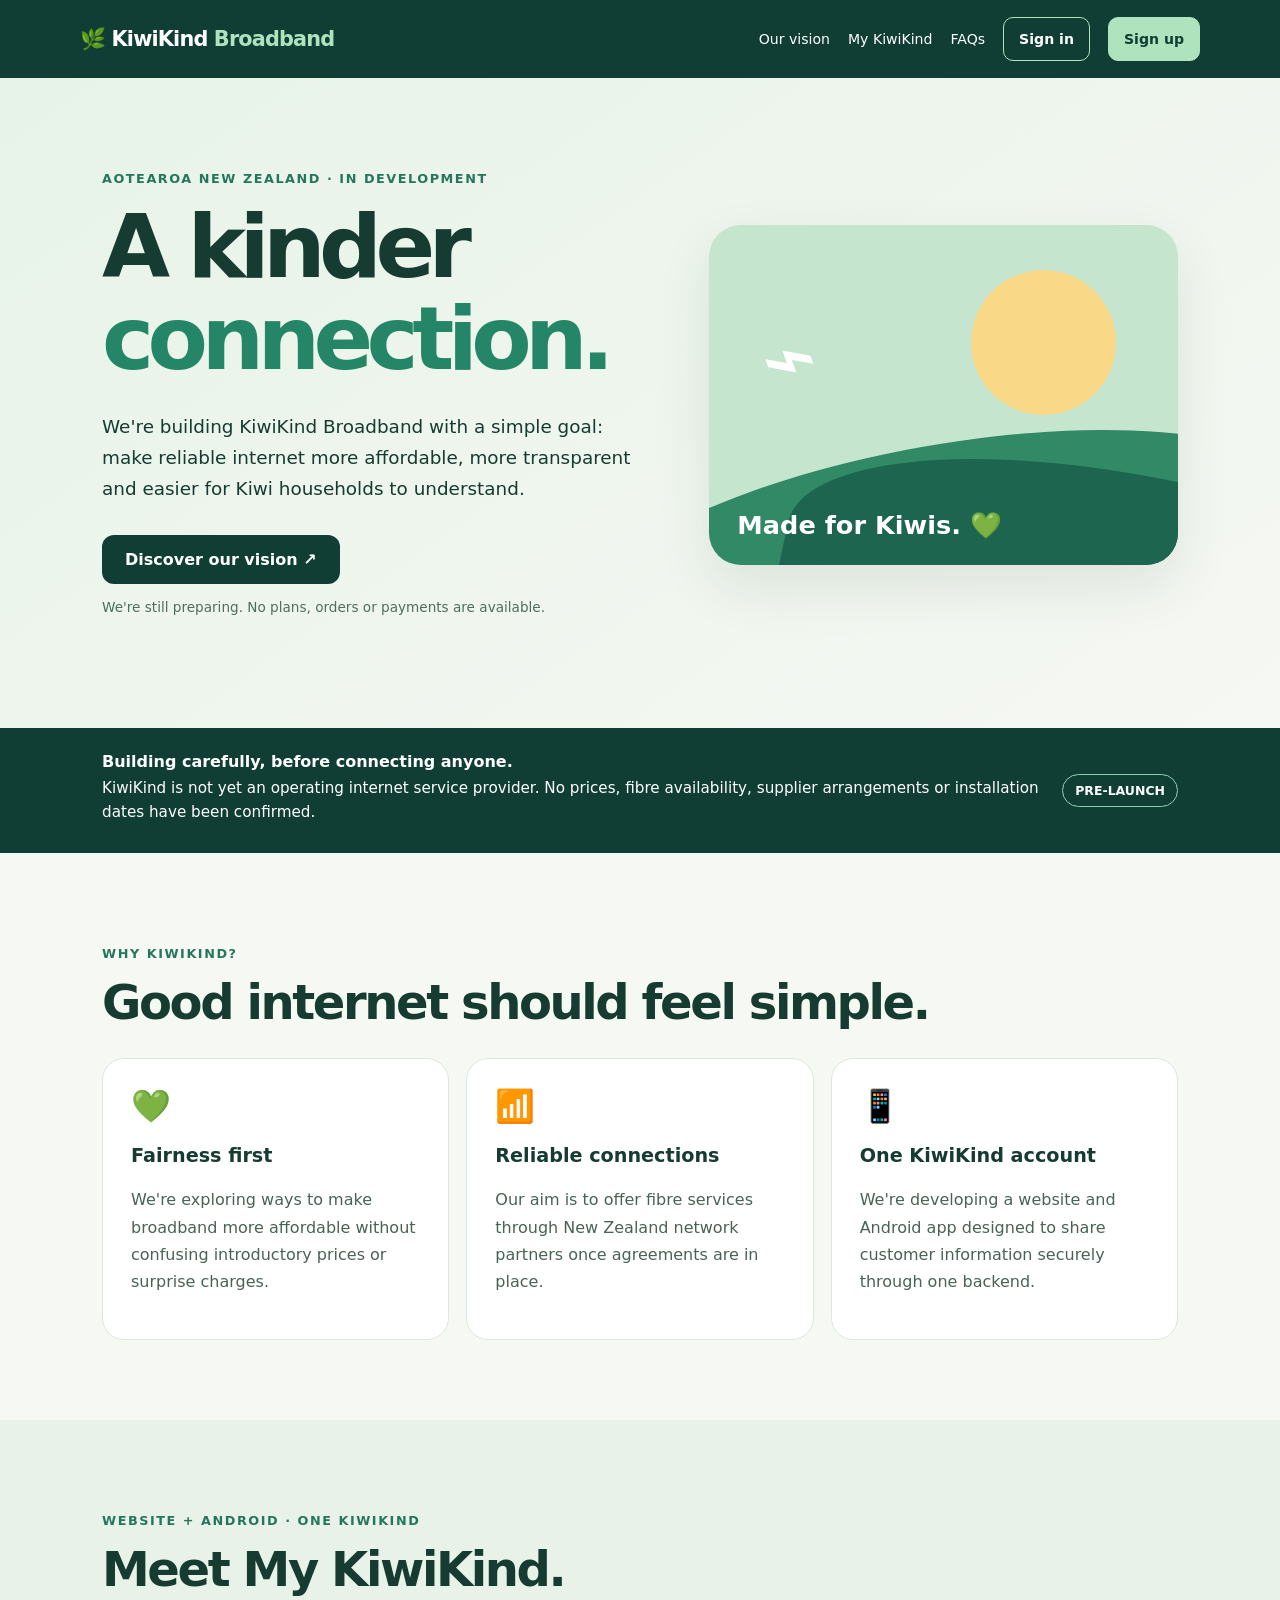
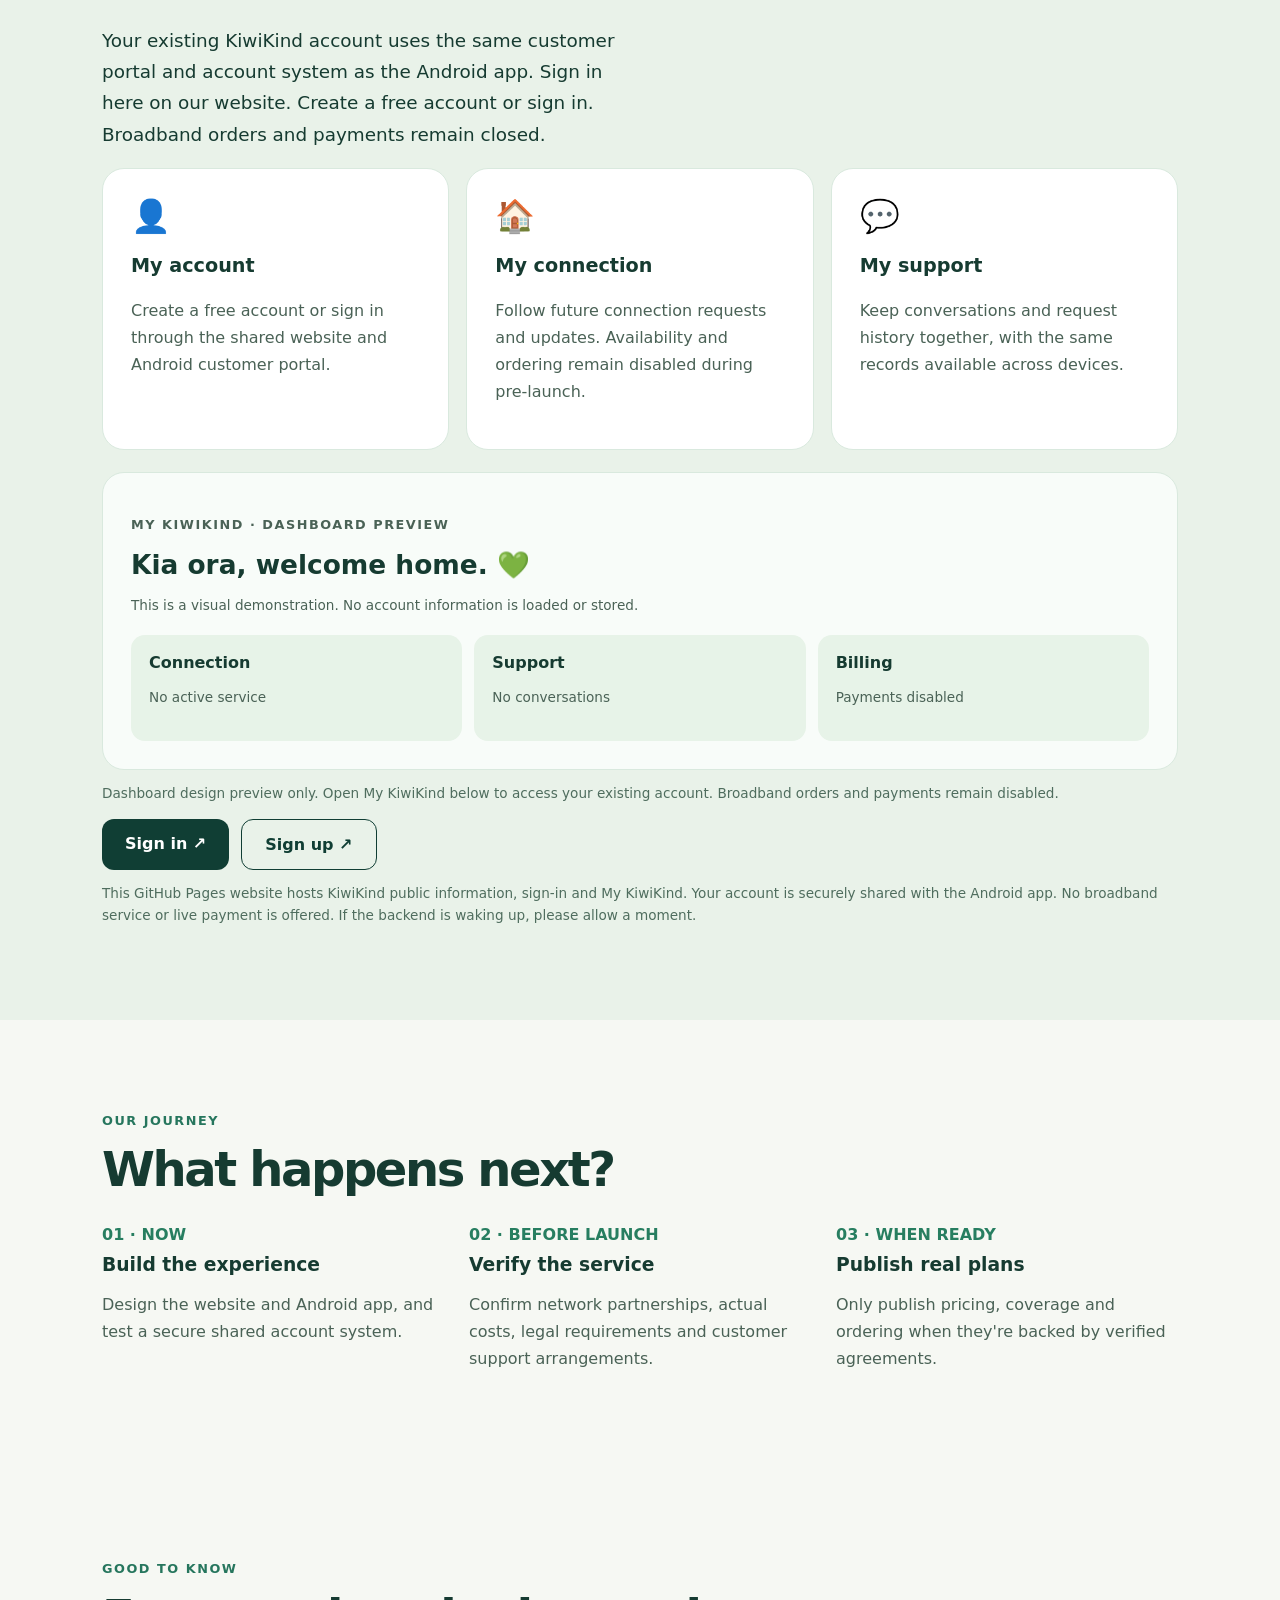
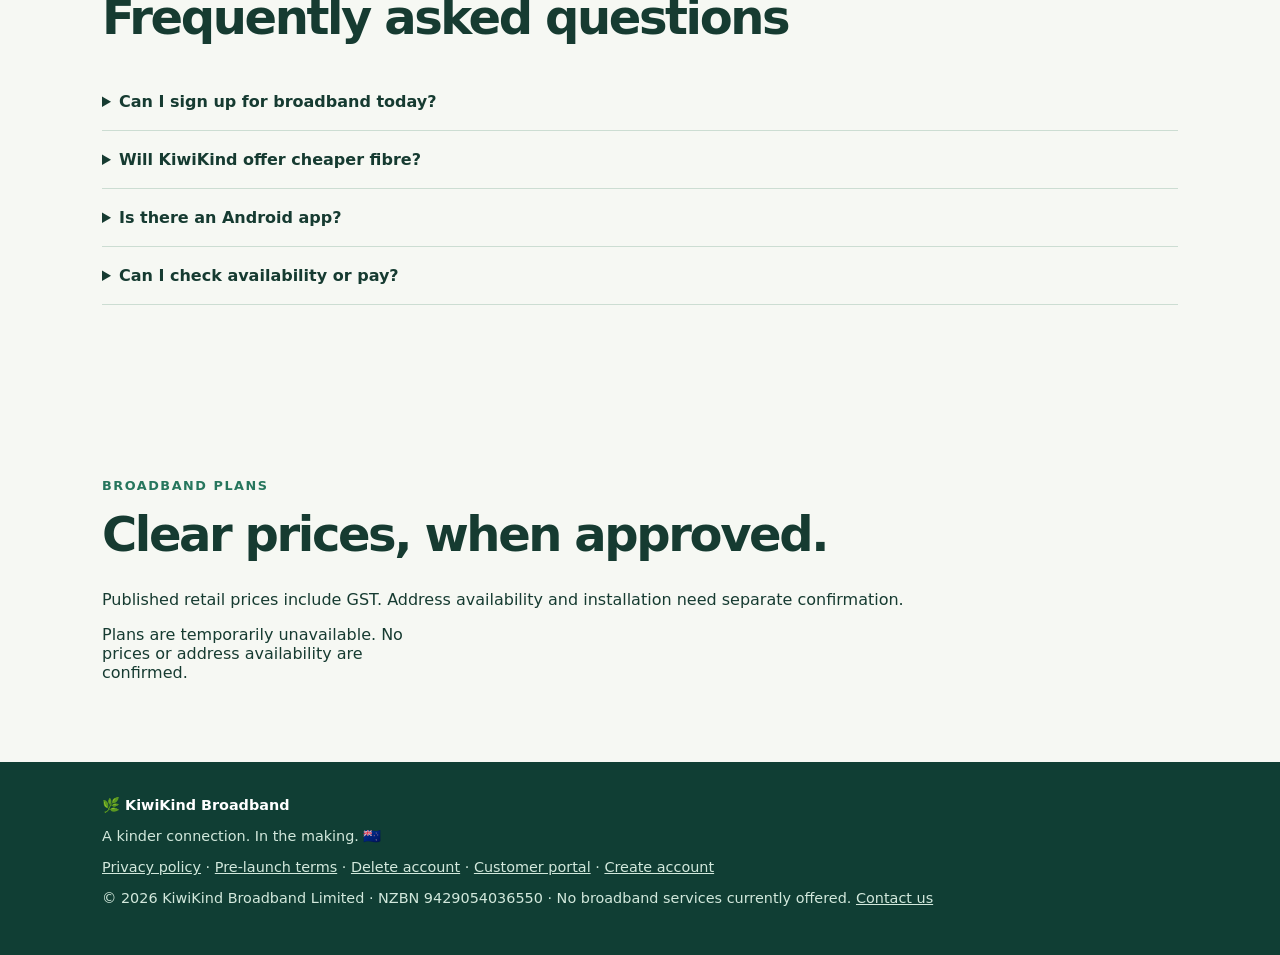
==== index.html @ 1899a05a "Fix account preferences exports sign-out cleanup and owner response races" ====
<!doctype html><html lang="en-NZ"><head><meta charset="utf-8"><meta name="viewport" content="width=device-width,initial-scale=1"><meta name="theme-color" content="#103e34"><meta name="description" content="KiwiKind Broadband — building a kinder, more affordable broadband future for Aotearoa New Zealand. Pre-launch."><title>KiwiKind Broadband — A kinder connection</title><style>
:root{font-family:system-ui,-apple-system,Segoe UI,sans-serif;color:#163b31;background:#f6f8f3}*{box-sizing:border-box}html{scroll-behavior:smooth}body{margin:0}a{color:inherit}header{background:#103e34;color:white;padding:17px max(20px,calc((100% - 1120px)/2));display:flex;align-items:center;justify-content:space-between;gap:12px}.logo{font-weight:850;font-size:1.3rem;letter-spacing:-.04em;text-decoration:none}.logo span{color:#aee3bd}nav{display:flex;gap:18px;font-size:.88rem}nav a{text-decoration:none}nav a:hover{text-decoration:underline}.wrap{max-width:1120px;margin:auto;padding:0 22px}.hero{background:linear-gradient(145deg,#e7f3e8,#f6f8f3);padding:80px 0 95px}.hero-grid{display:grid;grid-template-columns:1.2fr 1fr;gap:45px;align-items:center}.eyebrow{font-size:.8rem;font-weight:800;letter-spacing:.12em;color:#26765d;text-transform:uppercase}.hero h1{font-size:clamp(3rem,7vw,5.5rem);letter-spacing:-.075em;line-height:1.05;margin:15px 0 25px}.hero h1 em{color:#258667;font-style:normal}.lead{font-size:1.15rem;line-height:1.7;max-width:540px}.cta{display:inline-block;background:#103e34;color:white;padding:15px 23px;border-radius:12px;text-decoration:none;font-weight:750;margin-top:12px}.small{font-size:.85rem;color:#4f6d5e;line-height:1.6}.illustration{min-height:340px;background:#c6e5cf;border-radius:32px;position:relative;overflow:hidden;box-shadow:0 22px 55px #123b2c19}.sun{position:absolute;width:145px;height:145px;background:#f9d988;border-radius:50%;top:45px;right:62px}.hill{position:absolute;width:160%;height:240px;border-radius:50% 50% 0 0;left:-30%;bottom:-120px;background:#318966;transform:rotate(-10deg)}.hill.two{background:#1d654e;left:15%;bottom:-155px;transform:rotate(12deg)}.wifi{position:absolute;top:80px;left:52px;font-size:90px;color:#fff;transform:rotate(-20deg)}.art-label{position:absolute;bottom:25px;left:28px;color:white;font-size:1.6rem;font-weight:850;z-index:2}.notice{background:#103e34;color:white;padding:24px 0}.notice .wrap{display:flex;gap:18px;align-items:center;justify-content:space-between}.notice p{margin:5px 0;font-size:.95rem;line-height:1.6}.chip{border:1px solid #92cfb4;padding:8px 12px;border-radius:30px;white-space:nowrap;font-size:.78rem;font-weight:800}.section{padding:80px 0}.section h2{font-size:clamp(2rem,5vw,3rem);letter-spacing:-.05em;margin:8px 0 28px}.cards{display:grid;grid-template-columns:repeat(3,1fr);gap:17px}.card{background:white;border:1px solid #d9e9de;border-radius:22px;padding:28px;min-height:220px}.card .icon{font-size:2rem}.card h3{font-size:1.2rem}.card p{line-height:1.7;color:#4a6256}.muted{background:#e9f2e9}.steps{display:grid;grid-template-columns:repeat(3,1fr);gap:25px}.step b{color:#277e60}.step h3{margin:10px 0}.step p{line-height:1.7;color:#4a6256}.faq details{border-bottom:1px solid #ccddd2;padding:19px 0}.faq summary{cursor:pointer;font-weight:750}.faq details p{line-height:1.7;color:#4a6256}footer{background:#103e34;color:white;padding:35px 0;font-size:.9rem}footer p{color:#d2e8dc}@media(max-width:750px){.hero{padding:45px 0 60px}.hero-grid{grid-template-columns:1fr;gap:26px}.illustration{min-height:240px}.cards,.steps{grid-template-columns:1fr}.notice .wrap{align-items:flex-start;flex-direction:column}.section{padding:55px 0}nav{gap:10px;font-size:.8rem}header{padding:16px 20px}}
/* Keep the public landing page usable on narrow phones. */html,body{max-width:100%;overflow-x:clip}.hero-grid,.hero-grid>*,.wrap{min-width:0}@media(max-width:600px){.hero h1{font-size:clamp(38px,10vw,58px);letter-spacing:-.045em;overflow-wrap:anywhere}.eyebrow{letter-spacing:.06em;overflow-wrap:anywhere}.lead{font-size:1rem}.hero{padding:35px 0 45px}header{flex-wrap:wrap;gap:10px}nav{flex-wrap:wrap;gap:10px}.wrap{padding-left:18px;padding-right:18px}}/* Account links use the existing Django portal and its shared account system. */
header{flex-wrap:wrap}nav{align-items:center;flex-wrap:wrap}.account-link{display:inline-flex;align-items:center;justify-content:center;min-height:44px;padding:8px 15px;border:1px solid #aee3bd;border-radius:10px;font-weight:750;white-space:nowrap}nav .account-link:hover{text-decoration:none;background:#235748}.account-link.signup{background:#aee3bd;color:#103e34}nav .account-link.signup:hover{background:#c6edcf}.account-actions{display:flex;flex-wrap:wrap;gap:12px}.account-actions .cta{margin-top:0}.cta.secondary{background:transparent;color:#103e34;border:1px solid #103e34}a:focus-visible{outline:3px solid #d88c25;outline-offset:4px}@media(max-width:600px){nav{width:100%}}
</style></head><body><header><a class="logo" href="#home">🌿 KiwiKind <span>Broadband</span></a><nav aria-label="Main navigation"><a href="#why">Our vision</a><a href="#mykiwikind">My KiwiKind</a><a href="#questions">FAQs</a><a class="account-link" href="./account.html#signin">Sign in</a><a class="account-link signup" href="./account.html#signup">Sign up</a></nav></header><main><section class="hero" id="home"><div class="wrap hero-grid"><div><p class="eyebrow">Aotearoa New Zealand · In development</p><h1>A kinder <em>connection.</em></h1><p class="lead">We're building KiwiKind Broadband with a simple goal: make reliable internet more affordable, more transparent and easier for Kiwi households to understand.</p><a class="cta" href="#why">Discover our vision ↗</a><p class="small">We're still preparing. No plans, orders or payments are available.</p></div><div class="illustration" role="img" aria-label="Illustration of green hills and sunshine"><div class="sun"></div><div class="wifi">⌁</div><div class="hill"></div><div class="hill two"></div><div class="art-label">Made for Kiwis. 💚</div></div></div></section><div class="notice"><div class="wrap"><div><strong>Building carefully, before connecting anyone.</strong><p>KiwiKind is not yet an operating internet service provider. No prices, fibre availability, supplier arrangements or installation dates have been confirmed.</p></div><span class="chip">PRE-LAUNCH</span></div></div><section class="section" id="why"><div class="wrap"><p class="eyebrow">Why KiwiKind?</p><h2>Good internet should feel simple.</h2><div class="cards"><article class="card"><div class="icon">💚</div><h3>Fairness first</h3><p>We're exploring ways to make broadband more affordable without confusing introductory prices or surprise charges.</p></article><article class="card"><div class="icon">📶</div><h3>Reliable connections</h3><p>Our aim is to offer fibre services through New Zealand network partners once agreements are in place.</p></article><article class="card"><div class="icon">📱</div><h3>One KiwiKind account</h3><p>We're developing a website and Android app designed to share customer information securely through one backend.</p></article></div></div></section><section class="section muted" id="mykiwikind"><div class="wrap"><p class="eyebrow">Website + Android · One KiwiKind</p><h2>Meet My KiwiKind.</h2><p class="lead">Your existing KiwiKind account uses the same customer portal and account system as the Android app. Sign in here on our website. Create a free account or sign in. Broadband orders and payments remain closed.</p><div class="cards"><article class="card"><div class="icon">👤</div><h3>My account</h3><p>Create a free account or sign in through the shared website and Android customer portal.</p></article><article class="card"><div class="icon">🏠</div><h3>My connection</h3><p>Follow future connection requests and updates. Availability and ordering remain disabled during pre-launch.</p></article><article class="card"><div class="icon">💬</div><h3>My support</h3><p>Keep conversations and request history together, with the same records available across devices.</p></article></div><div class="card" style="margin-top:22px;min-height:0;background:#f8fcf9"><p class="eyebrow">My KiwiKind · Dashboard preview</p><h3 style="font-size:1.65rem;margin:8px 0">Kia ora, welcome home. 💚</h3><p class="small">This is a visual demonstration. No account information is loaded or stored.</p><div style="display:grid;grid-template-columns:repeat(auto-fit,minmax(175px,1fr));gap:12px;margin-top:18px"><div style="background:#e7f3e8;border-radius:14px;padding:18px"><strong>Connection</strong><p class="small">No active service</p></div><div style="background:#e7f3e8;border-radius:14px;padding:18px"><strong>Support</strong><p class="small">No conversations</p></div><div style="background:#e7f3e8;border-radius:14px;padding:18px"><strong>Billing</strong><p class="small">Payments disabled</p></div></div></div><p class="small">Dashboard design preview only. Open My KiwiKind below to access your existing account. Broadband orders and payments remain disabled.</p><div class="account-actions" aria-label="Customer account"><a class="cta" href="./account.html#signin">Sign in ↗</a><a class="cta secondary" href="./account.html#signup">Sign up ↗</a></div><p class="small">This GitHub Pages website hosts KiwiKind public information, sign-in and My KiwiKind. Your account is securely shared with the Android app. No broadband service or live payment is offered. If the backend is waking up, please allow a moment.</p></div></section><section class="section" id="progress"><div class="wrap"><p class="eyebrow">Our journey</p><h2>What happens next?</h2><div class="steps"><div class="step"><b>01 · NOW</b><h3>Build the experience</h3><p>Design the website and Android app, and test a secure shared account system.</p></div><div class="step"><b>02 · BEFORE LAUNCH</b><h3>Verify the service</h3><p>Confirm network partnerships, actual costs, legal requirements and customer support arrangements.</p></div><div class="step"><b>03 · WHEN READY</b><h3>Publish real plans</h3><p>Only publish pricing, coverage and ordering when they're backed by verified agreements.</p></div></div></div></section><section class="section faq" id="questions"><div class="wrap"><p class="eyebrow">Good to know</p><h2>Frequently asked questions</h2><details><summary>Can I sign up for broadband today?</summary><p>Not yet. KiwiKind is a pre-launch project, not an operating internet service provider.</p></details><details><summary>Will KiwiKind offer cheaper fibre?</summary><p>Affordable fibre is our goal. We cannot promise prices until service costs and business requirements are confirmed.</p></details><details><summary>Is there an Android app?</summary><p>An Android app is in development. It isn't available for public customer use yet.</p></details><details><summary>Can I check availability or pay?</summary><p>No. Coverage checks, orders and payments are disabled until the service is ready.</p></details></div></section><section class="section" id="plans"><div class="wrap"><p class="eyebrow">Broadband plans</p><h2>Clear prices, when approved.</h2><p>Published retail prices include GST. Address availability and installation need separate confirmation.</p><div id="public-plans" class="cards" aria-live="polite"><p>No plans are currently published.</p></div></div></section></main><footer><div class="wrap"><strong>🌿 KiwiKind Broadband</strong><p>A kinder connection. In the making. 🇳🇿</p><p><a href="./privacy.html">Privacy policy</a> · <a href="./terms.html">Pre-launch terms</a> · <a href="./account-deletion.html">Delete account</a> · <a href="./account.html#signin">Customer portal</a> · <a href="./account.html#signup">Create account</a></p><p>© 2026 KiwiKind Broadband Limited · NZBN 9429054036550 · No broadband services currently offered. <a href="mailto:kiwikindbroadband@gmail.com">Contact us</a></p></div></footer><script src="plans.js" defer></script></body></html>
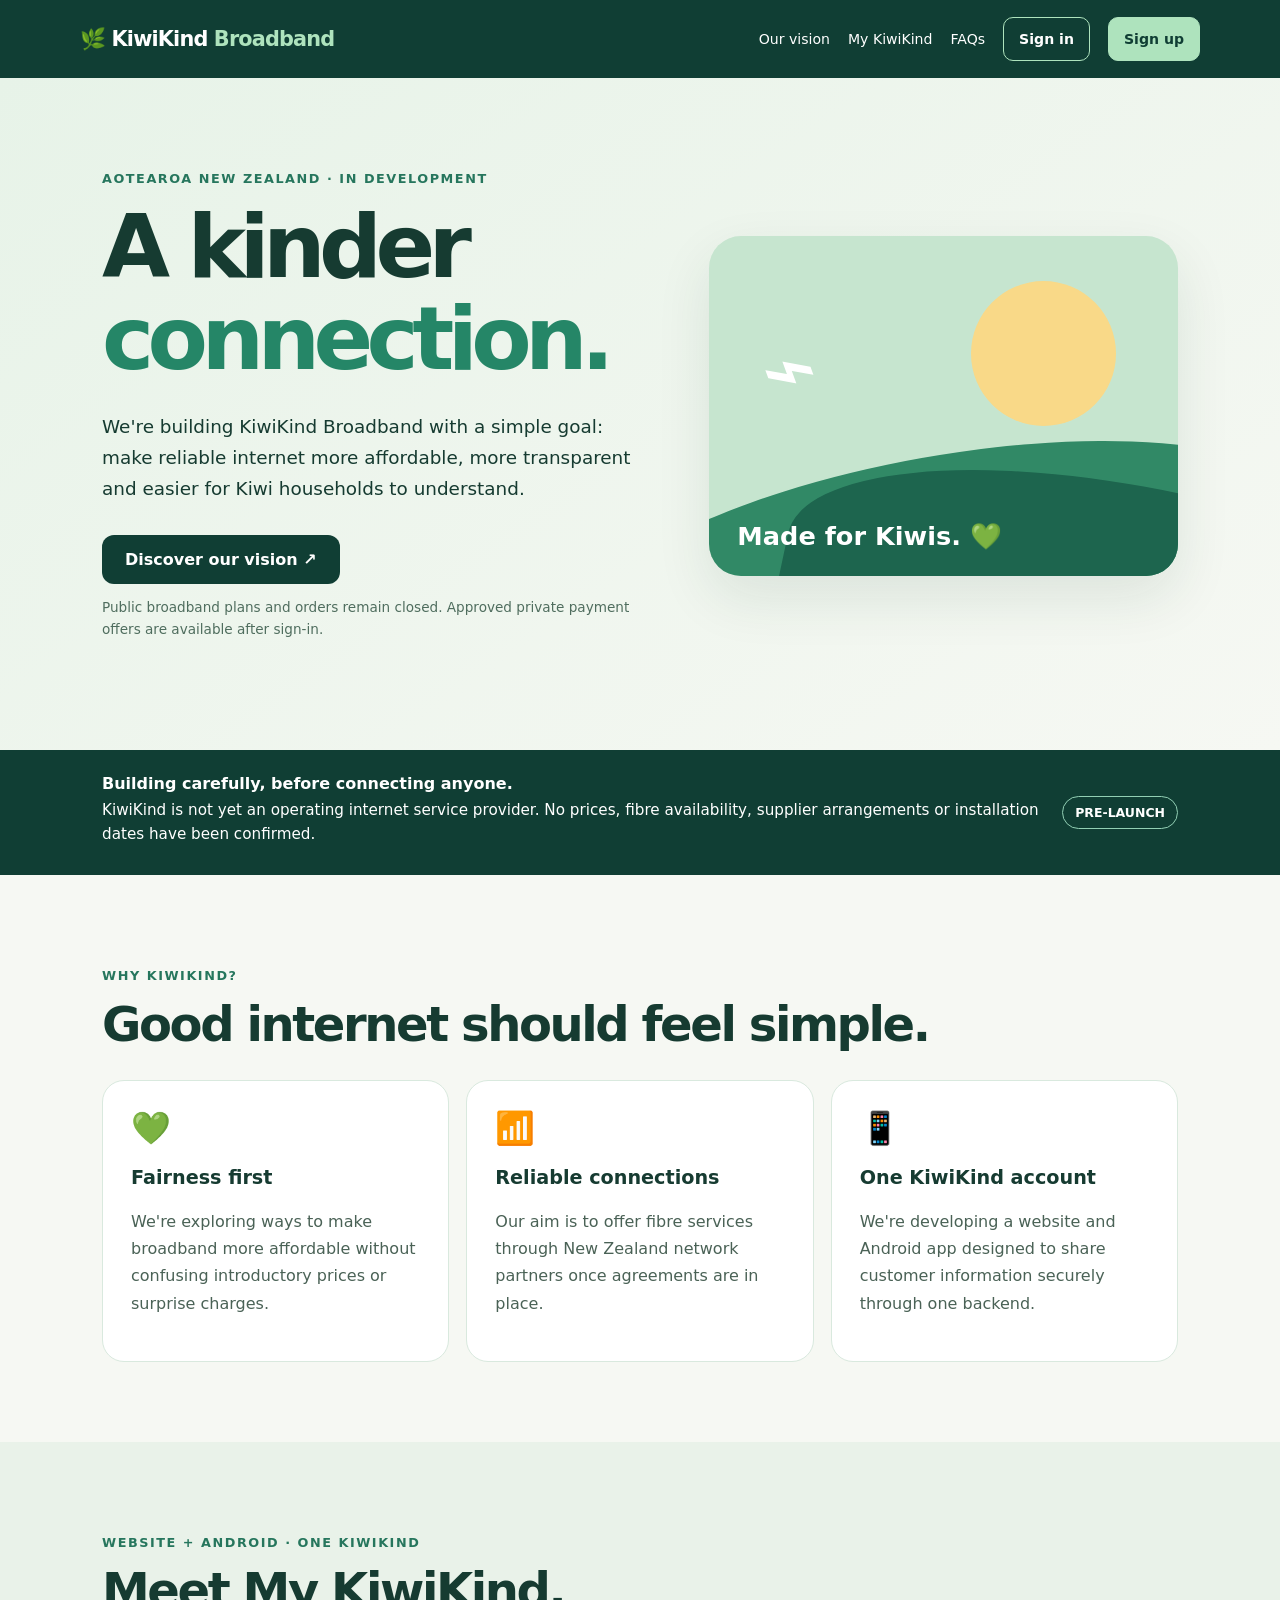
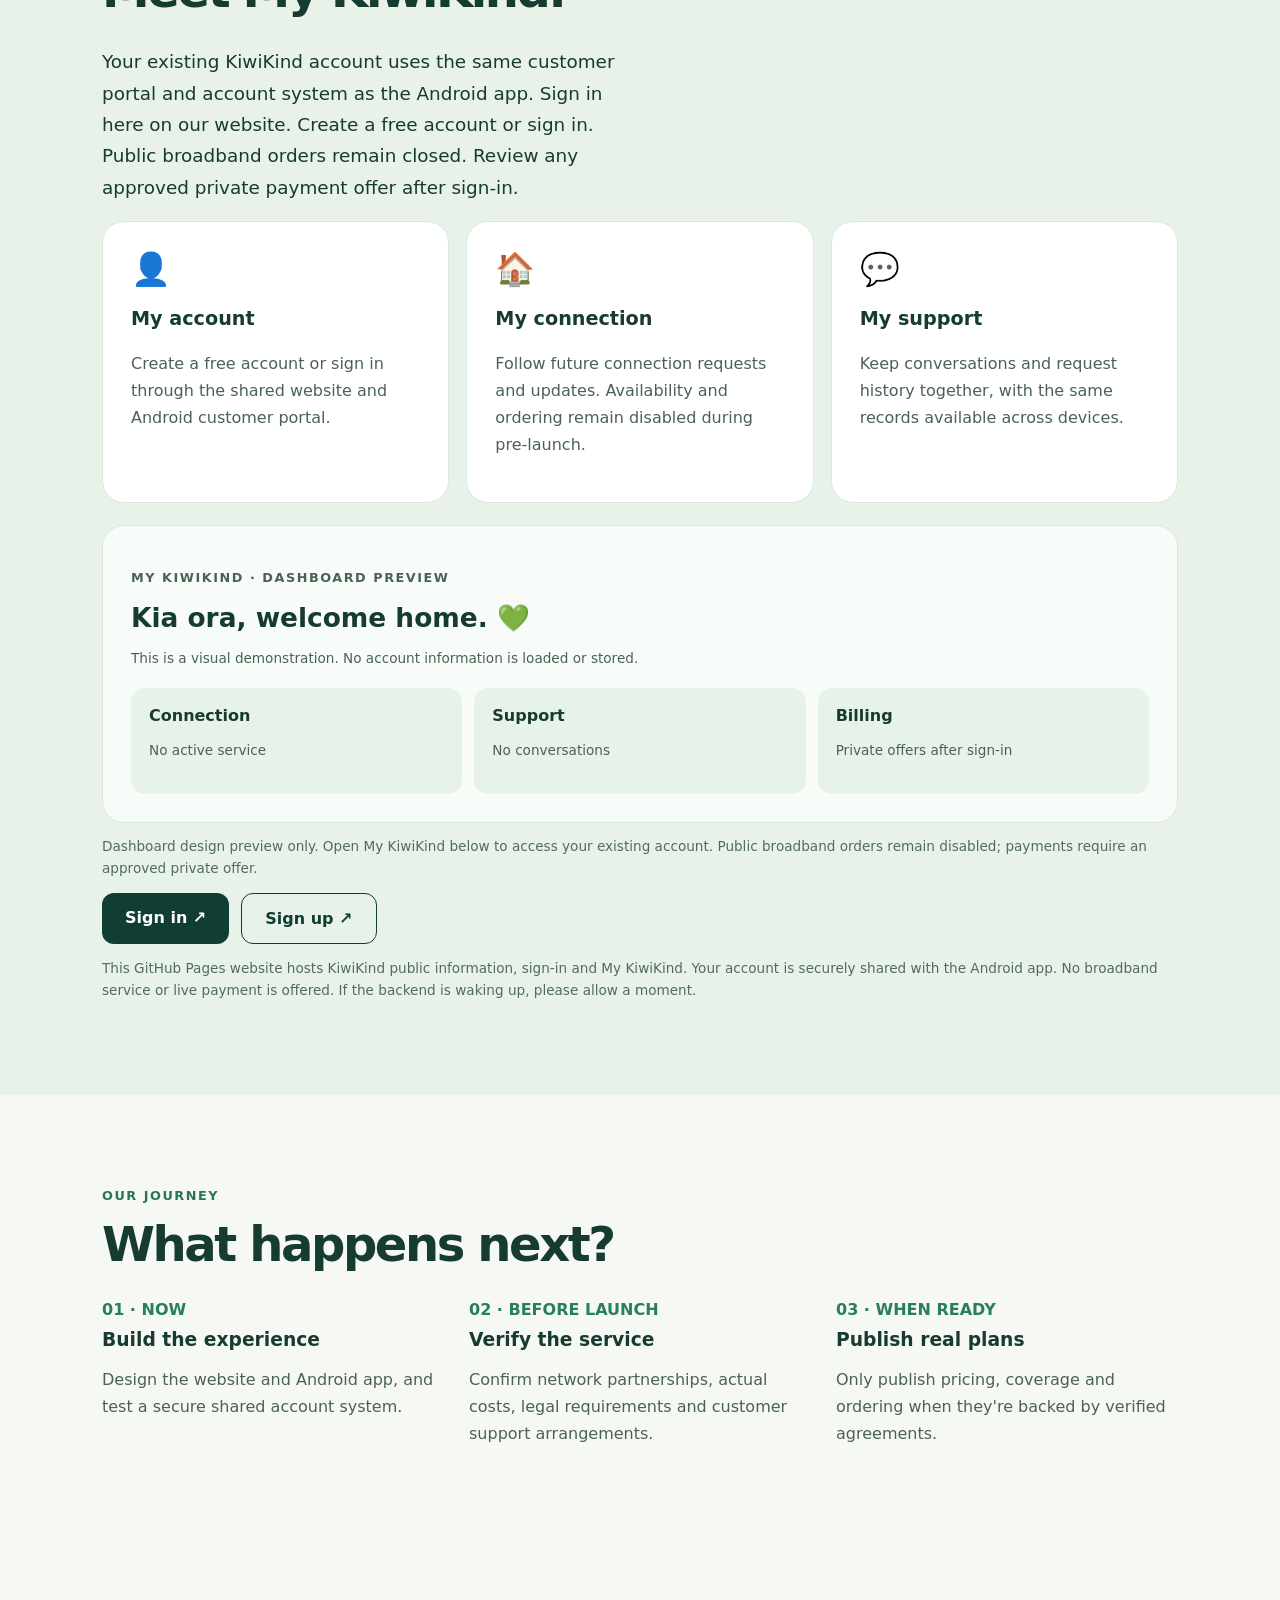
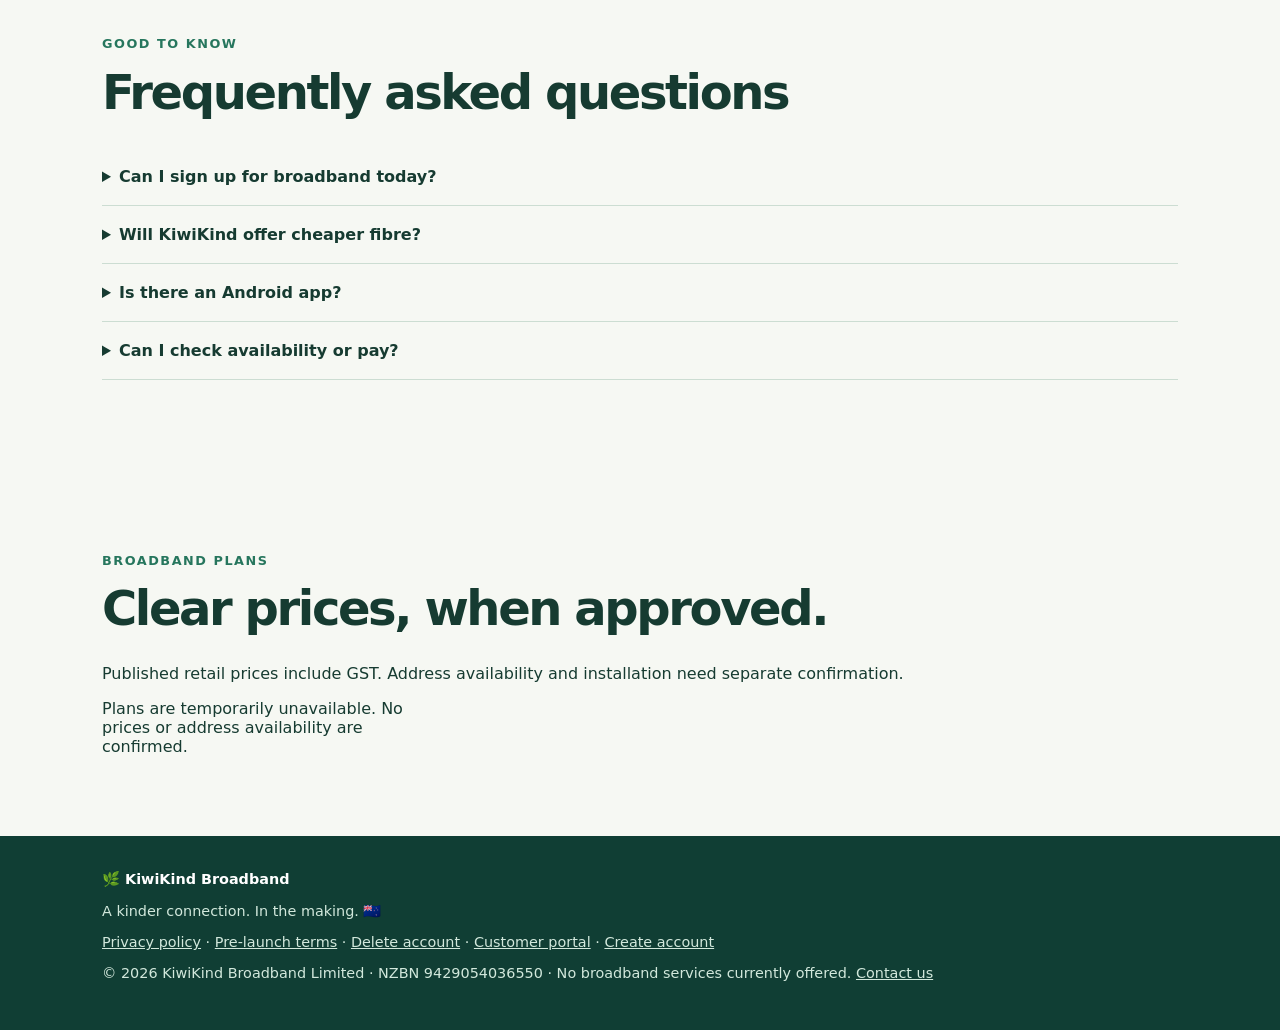
==== commit 1ca98b7b: "Clarify private payments while public broadband orders remain closed" ====
--- a/index.html
+++ b/index.html
@@ -2,4 +2,4 @@
 :root{font-family:system-ui,-apple-system,Segoe UI,sans-serif;color:#163b31;background:#f6f8f3}*{box-sizing:border-box}html{scroll-behavior:smooth}body{margin:0}a{color:inherit}header{background:#103e34;color:white;padding:17px max(20px,calc((100% - 1120px)/2));display:flex;align-items:center;justify-content:space-between;gap:12px}.logo{font-weight:850;font-size:1.3rem;letter-spacing:-.04em;text-decoration:none}.logo span{color:#aee3bd}nav{display:flex;gap:18px;font-size:.88rem}nav a{text-decoration:none}nav a:hover{text-decoration:underline}.wrap{max-width:1120px;margin:auto;padding:0 22px}.hero{background:linear-gradient(145deg,#e7f3e8,#f6f8f3);padding:80px 0 95px}.hero-grid{display:grid;grid-template-columns:1.2fr 1fr;gap:45px;align-items:center}.eyebrow{font-size:.8rem;font-weight:800;letter-spacing:.12em;color:#26765d;text-transform:uppercase}.hero h1{font-size:clamp(3rem,7vw,5.5rem);letter-spacing:-.075em;line-height:1.05;margin:15px 0 25px}.hero h1 em{color:#258667;font-style:normal}.lead{font-size:1.15rem;line-height:1.7;max-width:540px}.cta{display:inline-block;background:#103e34;color:white;padding:15px 23px;border-radius:12px;text-decoration:none;font-weight:750;margin-top:12px}.small{font-size:.85rem;color:#4f6d5e;line-height:1.6}.illustration{min-height:340px;background:#c6e5cf;border-radius:32px;position:relative;overflow:hidden;box-shadow:0 22px 55px #123b2c19}.sun{position:absolute;width:145px;height:145px;background:#f9d988;border-radius:50%;top:45px;right:62px}.hill{position:absolute;width:160%;height:240px;border-radius:50% 50% 0 0;left:-30%;bottom:-120px;background:#318966;transform:rotate(-10deg)}.hill.two{background:#1d654e;left:15%;bottom:-155px;transform:rotate(12deg)}.wifi{position:absolute;top:80px;left:52px;font-size:90px;color:#fff;transform:rotate(-20deg)}.art-label{position:absolute;bottom:25px;left:28px;color:white;font-size:1.6rem;font-weight:850;z-index:2}.notice{background:#103e34;color:white;padding:24px 0}.notice .wrap{display:flex;gap:18px;align-items:center;justify-content:space-between}.notice p{margin:5px 0;font-size:.95rem;line-height:1.6}.chip{border:1px solid #92cfb4;padding:8px 12px;border-radius:30px;white-space:nowrap;font-size:.78rem;font-weight:800}.section{padding:80px 0}.section h2{font-size:clamp(2rem,5vw,3rem);letter-spacing:-.05em;margin:8px 0 28px}.cards{display:grid;grid-template-columns:repeat(3,1fr);gap:17px}.card{background:white;border:1px solid #d9e9de;border-radius:22px;padding:28px;min-height:220px}.card .icon{font-size:2rem}.card h3{font-size:1.2rem}.card p{line-height:1.7;color:#4a6256}.muted{background:#e9f2e9}.steps{display:grid;grid-template-columns:repeat(3,1fr);gap:25px}.step b{color:#277e60}.step h3{margin:10px 0}.step p{line-height:1.7;color:#4a6256}.faq details{border-bottom:1px solid #ccddd2;padding:19px 0}.faq summary{cursor:pointer;font-weight:750}.faq details p{line-height:1.7;color:#4a6256}footer{background:#103e34;color:white;padding:35px 0;font-size:.9rem}footer p{color:#d2e8dc}@media(max-width:750px){.hero{padding:45px 0 60px}.hero-grid{grid-template-columns:1fr;gap:26px}.illustration{min-height:240px}.cards,.steps{grid-template-columns:1fr}.notice .wrap{align-items:flex-start;flex-direction:column}.section{padding:55px 0}nav{gap:10px;font-size:.8rem}header{padding:16px 20px}}
 /* Keep the public landing page usable on narrow phones. */html,body{max-width:100%;overflow-x:clip}.hero-grid,.hero-grid>*,.wrap{min-width:0}@media(max-width:600px){.hero h1{font-size:clamp(38px,10vw,58px);letter-spacing:-.045em;overflow-wrap:anywhere}.eyebrow{letter-spacing:.06em;overflow-wrap:anywhere}.lead{font-size:1rem}.hero{padding:35px 0 45px}header{flex-wrap:wrap;gap:10px}nav{flex-wrap:wrap;gap:10px}.wrap{padding-left:18px;padding-right:18px}}/* Account links use the existing Django portal and its shared account system. */
 header{flex-wrap:wrap}nav{align-items:center;flex-wrap:wrap}.account-link{display:inline-flex;align-items:center;justify-content:center;min-height:44px;padding:8px 15px;border:1px solid #aee3bd;border-radius:10px;font-weight:750;white-space:nowrap}nav .account-link:hover{text-decoration:none;background:#235748}.account-link.signup{background:#aee3bd;color:#103e34}nav .account-link.signup:hover{background:#c6edcf}.account-actions{display:flex;flex-wrap:wrap;gap:12px}.account-actions .cta{margin-top:0}.cta.secondary{background:transparent;color:#103e34;border:1px solid #103e34}a:focus-visible{outline:3px solid #d88c25;outline-offset:4px}@media(max-width:600px){nav{width:100%}}
-</style></head><body><header><a class="logo" href="#home">🌿 KiwiKind <span>Broadband</span></a><nav aria-label="Main navigation"><a href="#why">Our vision</a><a href="#mykiwikind">My KiwiKind</a><a href="#questions">FAQs</a><a class="account-link" href="./account.html#signin">Sign in</a><a class="account-link signup" href="./account.html#signup">Sign up</a></nav></header><main><section class="hero" id="home"><div class="wrap hero-grid"><div><p class="eyebrow">Aotearoa New Zealand · In development</p><h1>A kinder <em>connection.</em></h1><p class="lead">We're building KiwiKind Broadband with a simple goal: make reliable internet more affordable, more transparent and easier for Kiwi households to understand.</p><a class="cta" href="#why">Discover our vision ↗</a><p class="small">We're still preparing. No plans, orders or payments are available.</p></div><div class="illustration" role="img" aria-label="Illustration of green hills and sunshine"><div class="sun"></div><div class="wifi">⌁</div><div class="hill"></div><div class="hill two"></div><div class="art-label">Made for Kiwis. 💚</div></div></div></section><div class="notice"><div class="wrap"><div><strong>Building carefully, before connecting anyone.</strong><p>KiwiKind is not yet an operating internet service provider. No prices, fibre availability, supplier arrangements or installation dates have been confirmed.</p></div><span class="chip">PRE-LAUNCH</span></div></div><section class="section" id="why"><div class="wrap"><p class="eyebrow">Why KiwiKind?</p><h2>Good internet should feel simple.</h2><div class="cards"><article class="card"><div class="icon">💚</div><h3>Fairness first</h3><p>We're exploring ways to make broadband more affordable without confusing introductory prices or surprise charges.</p></article><article class="card"><div class="icon">📶</div><h3>Reliable connections</h3><p>Our aim is to offer fibre services through New Zealand network partners once agreements are in place.</p></article><article class="card"><div class="icon">📱</div><h3>One KiwiKind account</h3><p>We're developing a website and Android app designed to share customer information securely through one backend.</p></article></div></div></section><section class="section muted" id="mykiwikind"><div class="wrap"><p class="eyebrow">Website + Android · One KiwiKind</p><h2>Meet My KiwiKind.</h2><p class="lead">Your existing KiwiKind account uses the same customer portal and account system as the Android app. Sign in here on our website. Create a free account or sign in. Broadband orders and payments remain closed.</p><div class="cards"><article class="card"><div class="icon">👤</div><h3>My account</h3><p>Create a free account or sign in through the shared website and Android customer portal.</p></article><article class="card"><div class="icon">🏠</div><h3>My connection</h3><p>Follow future connection requests and updates. Availability and ordering remain disabled during pre-launch.</p></article><article class="card"><div class="icon">💬</div><h3>My support</h3><p>Keep conversations and request history together, with the same records available across devices.</p></article></div><div class="card" style="margin-top:22px;min-height:0;background:#f8fcf9"><p class="eyebrow">My KiwiKind · Dashboard preview</p><h3 style="font-size:1.65rem;margin:8px 0">Kia ora, welcome home. 💚</h3><p class="small">This is a visual demonstration. No account information is loaded or stored.</p><div style="display:grid;grid-template-columns:repeat(auto-fit,minmax(175px,1fr));gap:12px;margin-top:18px"><div style="background:#e7f3e8;border-radius:14px;padding:18px"><strong>Connection</strong><p class="small">No active service</p></div><div style="background:#e7f3e8;border-radius:14px;padding:18px"><strong>Support</strong><p class="small">No conversations</p></div><div style="background:#e7f3e8;border-radius:14px;padding:18px"><strong>Billing</strong><p class="small">Payments disabled</p></div></div></div><p class="small">Dashboard design preview only. Open My KiwiKind below to access your existing account. Broadband orders and payments remain disabled.</p><div class="account-actions" aria-label="Customer account"><a class="cta" href="./account.html#signin">Sign in ↗</a><a class="cta secondary" href="./account.html#signup">Sign up ↗</a></div><p class="small">This GitHub Pages website hosts KiwiKind public information, sign-in and My KiwiKind. Your account is securely shared with the Android app. No broadband service or live payment is offered. If the backend is waking up, please allow a moment.</p></div></section><section class="section" id="progress"><div class="wrap"><p class="eyebrow">Our journey</p><h2>What happens next?</h2><div class="steps"><div class="step"><b>01 · NOW</b><h3>Build the experience</h3><p>Design the website and Android app, and test a secure shared account system.</p></div><div class="step"><b>02 · BEFORE LAUNCH</b><h3>Verify the service</h3><p>Confirm network partnerships, actual costs, legal requirements and customer support arrangements.</p></div><div class="step"><b>03 · WHEN READY</b><h3>Publish real plans</h3><p>Only publish pricing, coverage and ordering when they're backed by verified agreements.</p></div></div></div></section><section class="section faq" id="questions"><div class="wrap"><p class="eyebrow">Good to know</p><h2>Frequently asked questions</h2><details><summary>Can I sign up for broadband today?</summary><p>Not yet. KiwiKind is a pre-launch project, not an operating internet service provider.</p></details><details><summary>Will KiwiKind offer cheaper fibre?</summary><p>Affordable fibre is our goal. We cannot promise prices until service costs and business requirements are confirmed.</p></details><details><summary>Is there an Android app?</summary><p>An Android app is in development. It isn't available for public customer use yet.</p></details><details><summary>Can I check availability or pay?</summary><p>No. Coverage checks, orders and payments are disabled until the service is ready.</p></details></div></section><section class="section" id="plans"><div class="wrap"><p class="eyebrow">Broadband plans</p><h2>Clear prices, when approved.</h2><p>Published retail prices include GST. Address availability and installation need separate confirmation.</p><div id="public-plans" class="cards" aria-live="polite"><p>No plans are currently published.</p></div></div></section></main><footer><div class="wrap"><strong>🌿 KiwiKind Broadband</strong><p>A kinder connection. In the making. 🇳🇿</p><p><a href="./privacy.html">Privacy policy</a> · <a href="./terms.html">Pre-launch terms</a> · <a href="./account-deletion.html">Delete account</a> · <a href="./account.html#signin">Customer portal</a> · <a href="./account.html#signup">Create account</a></p><p>© 2026 KiwiKind Broadband Limited · NZBN 9429054036550 · No broadband services currently offered. <a href="mailto:kiwikindbroadband@gmail.com">Contact us</a></p></div></footer><script src="plans.js" defer></script></body></html>+</style></head><body><header><a class="logo" href="#home">🌿 KiwiKind <span>Broadband</span></a><nav aria-label="Main navigation"><a href="#why">Our vision</a><a href="#mykiwikind">My KiwiKind</a><a href="#questions">FAQs</a><a class="account-link" href="./account.html#signin">Sign in</a><a class="account-link signup" href="./account.html#signup">Sign up</a></nav></header><main><section class="hero" id="home"><div class="wrap hero-grid"><div><p class="eyebrow">Aotearoa New Zealand · In development</p><h1>A kinder <em>connection.</em></h1><p class="lead">We're building KiwiKind Broadband with a simple goal: make reliable internet more affordable, more transparent and easier for Kiwi households to understand.</p><a class="cta" href="#why">Discover our vision ↗</a><p class="small">Public broadband plans and orders remain closed. Approved private payment offers are available after sign-in.</p></div><div class="illustration" role="img" aria-label="Illustration of green hills and sunshine"><div class="sun"></div><div class="wifi">⌁</div><div class="hill"></div><div class="hill two"></div><div class="art-label">Made for Kiwis. 💚</div></div></div></section><div class="notice"><div class="wrap"><div><strong>Building carefully, before connecting anyone.</strong><p>KiwiKind is not yet an operating internet service provider. No prices, fibre availability, supplier arrangements or installation dates have been confirmed.</p></div><span class="chip">PRE-LAUNCH</span></div></div><section class="section" id="why"><div class="wrap"><p class="eyebrow">Why KiwiKind?</p><h2>Good internet should feel simple.</h2><div class="cards"><article class="card"><div class="icon">💚</div><h3>Fairness first</h3><p>We're exploring ways to make broadband more affordable without confusing introductory prices or surprise charges.</p></article><article class="card"><div class="icon">📶</div><h3>Reliable connections</h3><p>Our aim is to offer fibre services through New Zealand network partners once agreements are in place.</p></article><article class="card"><div class="icon">📱</div><h3>One KiwiKind account</h3><p>We're developing a website and Android app designed to share customer information securely through one backend.</p></article></div></div></section><section class="section muted" id="mykiwikind"><div class="wrap"><p class="eyebrow">Website + Android · One KiwiKind</p><h2>Meet My KiwiKind.</h2><p class="lead">Your existing KiwiKind account uses the same customer portal and account system as the Android app. Sign in here on our website. Create a free account or sign in. Public broadband orders remain closed. Review any approved private payment offer after sign-in.</p><div class="cards"><article class="card"><div class="icon">👤</div><h3>My account</h3><p>Create a free account or sign in through the shared website and Android customer portal.</p></article><article class="card"><div class="icon">🏠</div><h3>My connection</h3><p>Follow future connection requests and updates. Availability and ordering remain disabled during pre-launch.</p></article><article class="card"><div class="icon">💬</div><h3>My support</h3><p>Keep conversations and request history together, with the same records available across devices.</p></article></div><div class="card" style="margin-top:22px;min-height:0;background:#f8fcf9"><p class="eyebrow">My KiwiKind · Dashboard preview</p><h3 style="font-size:1.65rem;margin:8px 0">Kia ora, welcome home. 💚</h3><p class="small">This is a visual demonstration. No account information is loaded or stored.</p><div style="display:grid;grid-template-columns:repeat(auto-fit,minmax(175px,1fr));gap:12px;margin-top:18px"><div style="background:#e7f3e8;border-radius:14px;padding:18px"><strong>Connection</strong><p class="small">No active service</p></div><div style="background:#e7f3e8;border-radius:14px;padding:18px"><strong>Support</strong><p class="small">No conversations</p></div><div style="background:#e7f3e8;border-radius:14px;padding:18px"><strong>Billing</strong><p class="small">Private offers after sign-in</p></div></div></div><p class="small">Dashboard design preview only. Open My KiwiKind below to access your existing account. Public broadband orders remain disabled; payments require an approved private offer.</p><div class="account-actions" aria-label="Customer account"><a class="cta" href="./account.html#signin">Sign in ↗</a><a class="cta secondary" href="./account.html#signup">Sign up ↗</a></div><p class="small">This GitHub Pages website hosts KiwiKind public information, sign-in and My KiwiKind. Your account is securely shared with the Android app. No broadband service or live payment is offered. If the backend is waking up, please allow a moment.</p></div></section><section class="section" id="progress"><div class="wrap"><p class="eyebrow">Our journey</p><h2>What happens next?</h2><div class="steps"><div class="step"><b>01 · NOW</b><h3>Build the experience</h3><p>Design the website and Android app, and test a secure shared account system.</p></div><div class="step"><b>02 · BEFORE LAUNCH</b><h3>Verify the service</h3><p>Confirm network partnerships, actual costs, legal requirements and customer support arrangements.</p></div><div class="step"><b>03 · WHEN READY</b><h3>Publish real plans</h3><p>Only publish pricing, coverage and ordering when they're backed by verified agreements.</p></div></div></div></section><section class="section faq" id="questions"><div class="wrap"><p class="eyebrow">Good to know</p><h2>Frequently asked questions</h2><details><summary>Can I sign up for broadband today?</summary><p>Not yet. KiwiKind is a pre-launch project, not an operating internet service provider.</p></details><details><summary>Will KiwiKind offer cheaper fibre?</summary><p>Affordable fibre is our goal. We cannot promise prices until service costs and business requirements are confirmed.</p></details><details><summary>Is there an Android app?</summary><p>An Android app is in development. It isn't available for public customer use yet.</p></details><details><summary>Can I check availability or pay?</summary><p>Public coverage checks and orders remain disabled. Only an approved private payment offer assigned to your account can be paid.</p></details></div></section><section class="section" id="plans"><div class="wrap"><p class="eyebrow">Broadband plans</p><h2>Clear prices, when approved.</h2><p>Published retail prices include GST. Address availability and installation need separate confirmation.</p><div id="public-plans" class="cards" aria-live="polite"><p>No plans are currently published.</p></div></div></section></main><footer><div class="wrap"><strong>🌿 KiwiKind Broadband</strong><p>A kinder connection. In the making. 🇳🇿</p><p><a href="./privacy.html">Privacy policy</a> · <a href="./terms.html">Pre-launch terms</a> · <a href="./account-deletion.html">Delete account</a> · <a href="./account.html#signin">Customer portal</a> · <a href="./account.html#signup">Create account</a></p><p>© 2026 KiwiKind Broadband Limited · NZBN 9429054036550 · No broadband services currently offered. <a href="mailto:kiwikindbroadband@gmail.com">Contact us</a></p></div></footer><script src="plans.js" defer></script></body></html>
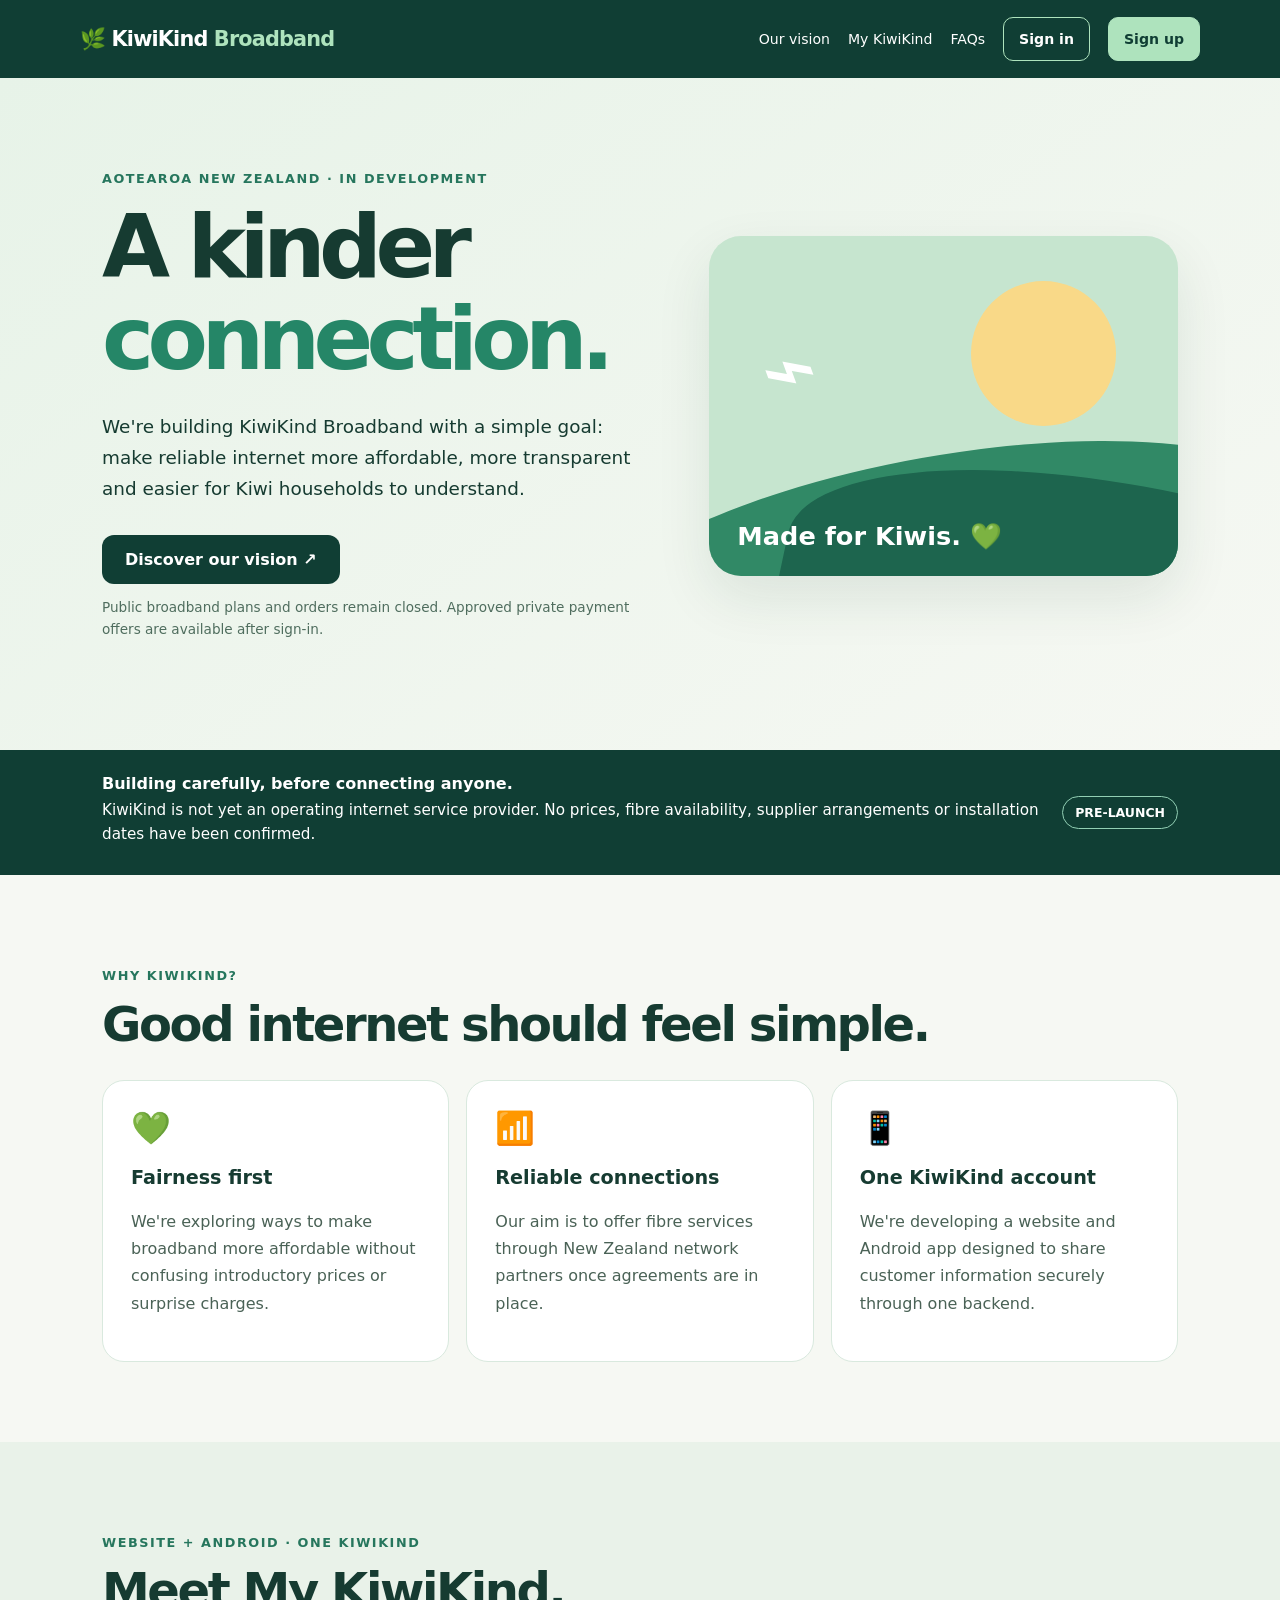
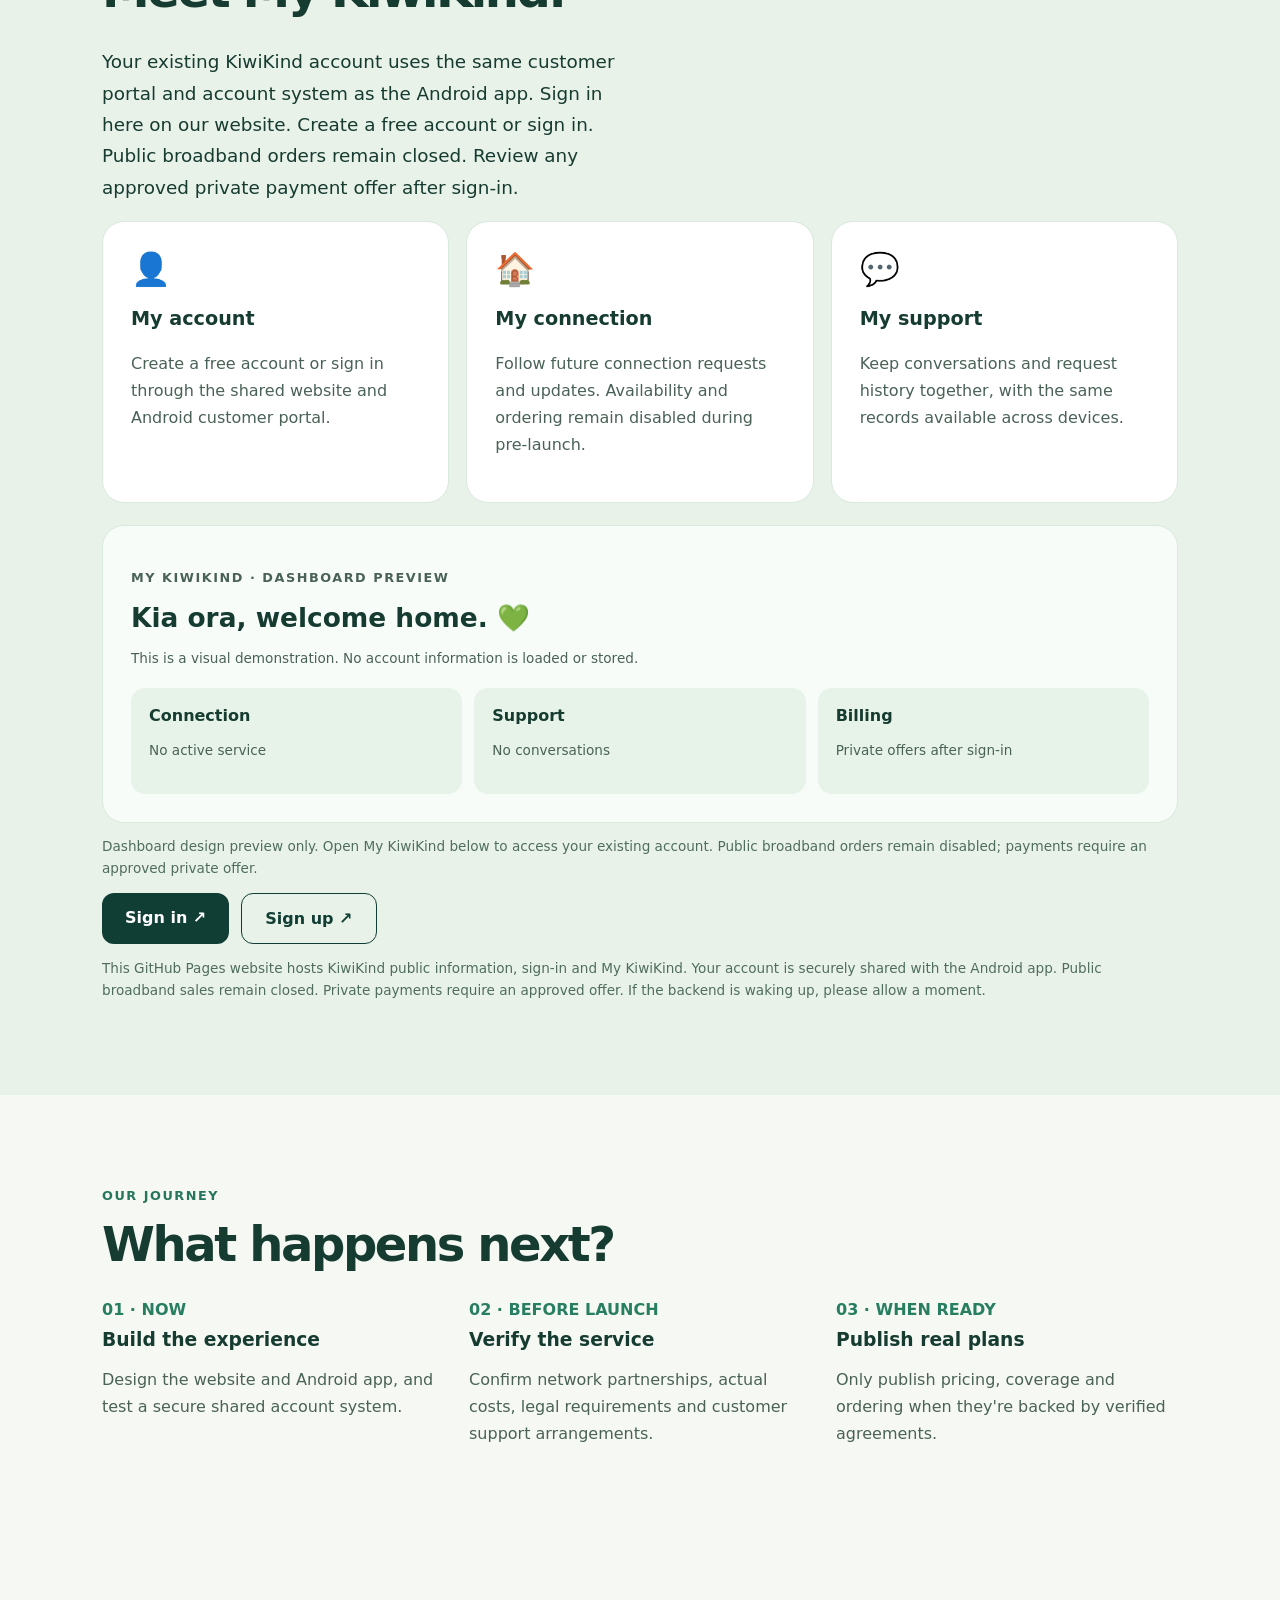
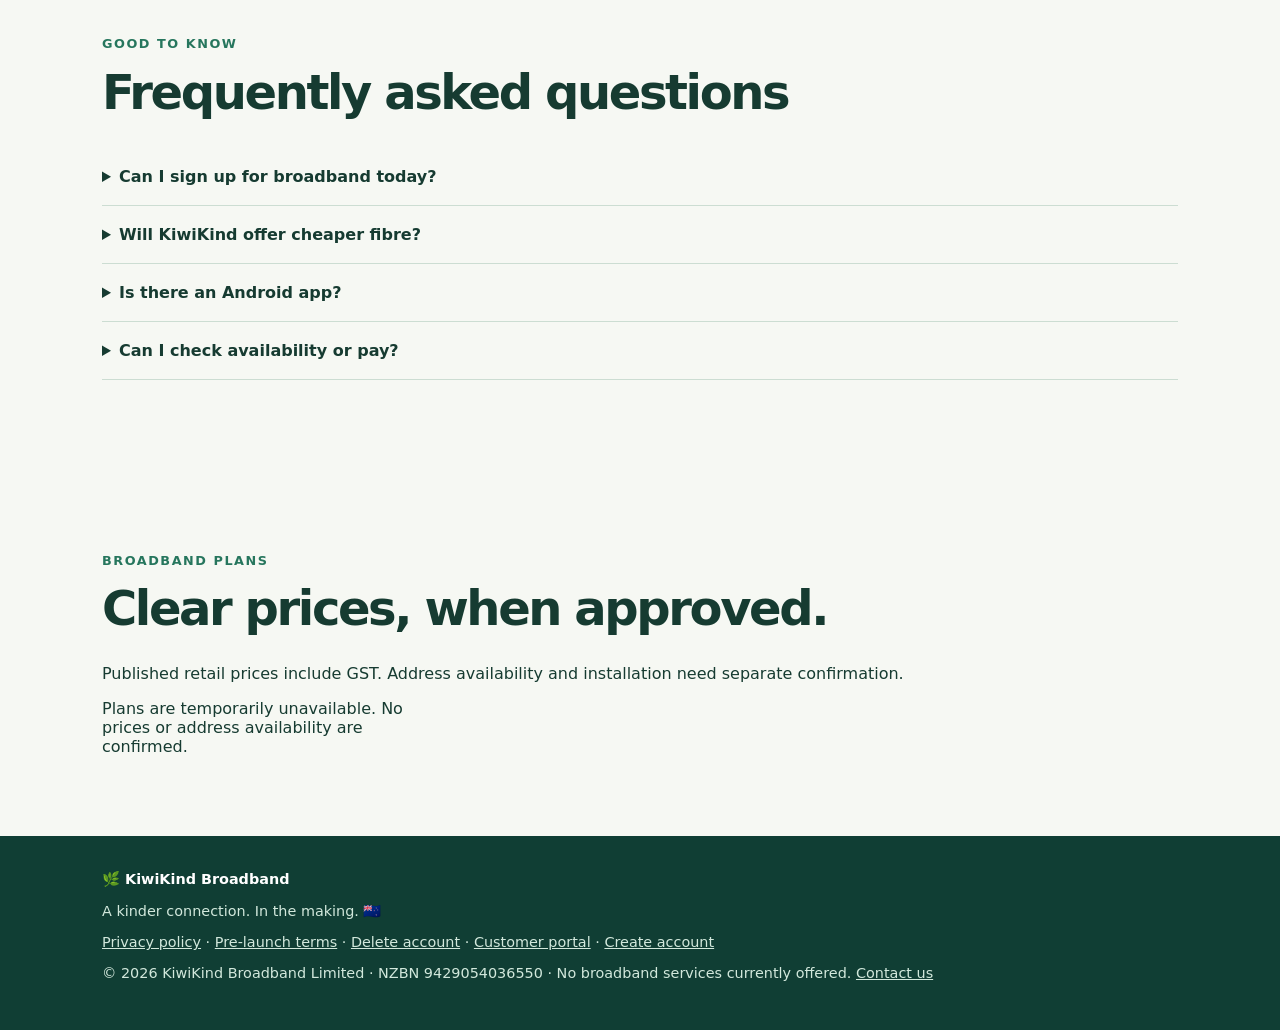
==== commit 45478b4e: "Remove remaining outdated payment closure statements" ====
--- a/index.html
+++ b/index.html
@@ -2,4 +2,4 @@
 :root{font-family:system-ui,-apple-system,Segoe UI,sans-serif;color:#163b31;background:#f6f8f3}*{box-sizing:border-box}html{scroll-behavior:smooth}body{margin:0}a{color:inherit}header{background:#103e34;color:white;padding:17px max(20px,calc((100% - 1120px)/2));display:flex;align-items:center;justify-content:space-between;gap:12px}.logo{font-weight:850;font-size:1.3rem;letter-spacing:-.04em;text-decoration:none}.logo span{color:#aee3bd}nav{display:flex;gap:18px;font-size:.88rem}nav a{text-decoration:none}nav a:hover{text-decoration:underline}.wrap{max-width:1120px;margin:auto;padding:0 22px}.hero{background:linear-gradient(145deg,#e7f3e8,#f6f8f3);padding:80px 0 95px}.hero-grid{display:grid;grid-template-columns:1.2fr 1fr;gap:45px;align-items:center}.eyebrow{font-size:.8rem;font-weight:800;letter-spacing:.12em;color:#26765d;text-transform:uppercase}.hero h1{font-size:clamp(3rem,7vw,5.5rem);letter-spacing:-.075em;line-height:1.05;margin:15px 0 25px}.hero h1 em{color:#258667;font-style:normal}.lead{font-size:1.15rem;line-height:1.7;max-width:540px}.cta{display:inline-block;background:#103e34;color:white;padding:15px 23px;border-radius:12px;text-decoration:none;font-weight:750;margin-top:12px}.small{font-size:.85rem;color:#4f6d5e;line-height:1.6}.illustration{min-height:340px;background:#c6e5cf;border-radius:32px;position:relative;overflow:hidden;box-shadow:0 22px 55px #123b2c19}.sun{position:absolute;width:145px;height:145px;background:#f9d988;border-radius:50%;top:45px;right:62px}.hill{position:absolute;width:160%;height:240px;border-radius:50% 50% 0 0;left:-30%;bottom:-120px;background:#318966;transform:rotate(-10deg)}.hill.two{background:#1d654e;left:15%;bottom:-155px;transform:rotate(12deg)}.wifi{position:absolute;top:80px;left:52px;font-size:90px;color:#fff;transform:rotate(-20deg)}.art-label{position:absolute;bottom:25px;left:28px;color:white;font-size:1.6rem;font-weight:850;z-index:2}.notice{background:#103e34;color:white;padding:24px 0}.notice .wrap{display:flex;gap:18px;align-items:center;justify-content:space-between}.notice p{margin:5px 0;font-size:.95rem;line-height:1.6}.chip{border:1px solid #92cfb4;padding:8px 12px;border-radius:30px;white-space:nowrap;font-size:.78rem;font-weight:800}.section{padding:80px 0}.section h2{font-size:clamp(2rem,5vw,3rem);letter-spacing:-.05em;margin:8px 0 28px}.cards{display:grid;grid-template-columns:repeat(3,1fr);gap:17px}.card{background:white;border:1px solid #d9e9de;border-radius:22px;padding:28px;min-height:220px}.card .icon{font-size:2rem}.card h3{font-size:1.2rem}.card p{line-height:1.7;color:#4a6256}.muted{background:#e9f2e9}.steps{display:grid;grid-template-columns:repeat(3,1fr);gap:25px}.step b{color:#277e60}.step h3{margin:10px 0}.step p{line-height:1.7;color:#4a6256}.faq details{border-bottom:1px solid #ccddd2;padding:19px 0}.faq summary{cursor:pointer;font-weight:750}.faq details p{line-height:1.7;color:#4a6256}footer{background:#103e34;color:white;padding:35px 0;font-size:.9rem}footer p{color:#d2e8dc}@media(max-width:750px){.hero{padding:45px 0 60px}.hero-grid{grid-template-columns:1fr;gap:26px}.illustration{min-height:240px}.cards,.steps{grid-template-columns:1fr}.notice .wrap{align-items:flex-start;flex-direction:column}.section{padding:55px 0}nav{gap:10px;font-size:.8rem}header{padding:16px 20px}}
 /* Keep the public landing page usable on narrow phones. */html,body{max-width:100%;overflow-x:clip}.hero-grid,.hero-grid>*,.wrap{min-width:0}@media(max-width:600px){.hero h1{font-size:clamp(38px,10vw,58px);letter-spacing:-.045em;overflow-wrap:anywhere}.eyebrow{letter-spacing:.06em;overflow-wrap:anywhere}.lead{font-size:1rem}.hero{padding:35px 0 45px}header{flex-wrap:wrap;gap:10px}nav{flex-wrap:wrap;gap:10px}.wrap{padding-left:18px;padding-right:18px}}/* Account links use the existing Django portal and its shared account system. */
 header{flex-wrap:wrap}nav{align-items:center;flex-wrap:wrap}.account-link{display:inline-flex;align-items:center;justify-content:center;min-height:44px;padding:8px 15px;border:1px solid #aee3bd;border-radius:10px;font-weight:750;white-space:nowrap}nav .account-link:hover{text-decoration:none;background:#235748}.account-link.signup{background:#aee3bd;color:#103e34}nav .account-link.signup:hover{background:#c6edcf}.account-actions{display:flex;flex-wrap:wrap;gap:12px}.account-actions .cta{margin-top:0}.cta.secondary{background:transparent;color:#103e34;border:1px solid #103e34}a:focus-visible{outline:3px solid #d88c25;outline-offset:4px}@media(max-width:600px){nav{width:100%}}
-</style></head><body><header><a class="logo" href="#home">🌿 KiwiKind <span>Broadband</span></a><nav aria-label="Main navigation"><a href="#why">Our vision</a><a href="#mykiwikind">My KiwiKind</a><a href="#questions">FAQs</a><a class="account-link" href="./account.html#signin">Sign in</a><a class="account-link signup" href="./account.html#signup">Sign up</a></nav></header><main><section class="hero" id="home"><div class="wrap hero-grid"><div><p class="eyebrow">Aotearoa New Zealand · In development</p><h1>A kinder <em>connection.</em></h1><p class="lead">We're building KiwiKind Broadband with a simple goal: make reliable internet more affordable, more transparent and easier for Kiwi households to understand.</p><a class="cta" href="#why">Discover our vision ↗</a><p class="small">Public broadband plans and orders remain closed. Approved private payment offers are available after sign-in.</p></div><div class="illustration" role="img" aria-label="Illustration of green hills and sunshine"><div class="sun"></div><div class="wifi">⌁</div><div class="hill"></div><div class="hill two"></div><div class="art-label">Made for Kiwis. 💚</div></div></div></section><div class="notice"><div class="wrap"><div><strong>Building carefully, before connecting anyone.</strong><p>KiwiKind is not yet an operating internet service provider. No prices, fibre availability, supplier arrangements or installation dates have been confirmed.</p></div><span class="chip">PRE-LAUNCH</span></div></div><section class="section" id="why"><div class="wrap"><p class="eyebrow">Why KiwiKind?</p><h2>Good internet should feel simple.</h2><div class="cards"><article class="card"><div class="icon">💚</div><h3>Fairness first</h3><p>We're exploring ways to make broadband more affordable without confusing introductory prices or surprise charges.</p></article><article class="card"><div class="icon">📶</div><h3>Reliable connections</h3><p>Our aim is to offer fibre services through New Zealand network partners once agreements are in place.</p></article><article class="card"><div class="icon">📱</div><h3>One KiwiKind account</h3><p>We're developing a website and Android app designed to share customer information securely through one backend.</p></article></div></div></section><section class="section muted" id="mykiwikind"><div class="wrap"><p class="eyebrow">Website + Android · One KiwiKind</p><h2>Meet My KiwiKind.</h2><p class="lead">Your existing KiwiKind account uses the same customer portal and account system as the Android app. Sign in here on our website. Create a free account or sign in. Public broadband orders remain closed. Review any approved private payment offer after sign-in.</p><div class="cards"><article class="card"><div class="icon">👤</div><h3>My account</h3><p>Create a free account or sign in through the shared website and Android customer portal.</p></article><article class="card"><div class="icon">🏠</div><h3>My connection</h3><p>Follow future connection requests and updates. Availability and ordering remain disabled during pre-launch.</p></article><article class="card"><div class="icon">💬</div><h3>My support</h3><p>Keep conversations and request history together, with the same records available across devices.</p></article></div><div class="card" style="margin-top:22px;min-height:0;background:#f8fcf9"><p class="eyebrow">My KiwiKind · Dashboard preview</p><h3 style="font-size:1.65rem;margin:8px 0">Kia ora, welcome home. 💚</h3><p class="small">This is a visual demonstration. No account information is loaded or stored.</p><div style="display:grid;grid-template-columns:repeat(auto-fit,minmax(175px,1fr));gap:12px;margin-top:18px"><div style="background:#e7f3e8;border-radius:14px;padding:18px"><strong>Connection</strong><p class="small">No active service</p></div><div style="background:#e7f3e8;border-radius:14px;padding:18px"><strong>Support</strong><p class="small">No conversations</p></div><div style="background:#e7f3e8;border-radius:14px;padding:18px"><strong>Billing</strong><p class="small">Private offers after sign-in</p></div></div></div><p class="small">Dashboard design preview only. Open My KiwiKind below to access your existing account. Public broadband orders remain disabled; payments require an approved private offer.</p><div class="account-actions" aria-label="Customer account"><a class="cta" href="./account.html#signin">Sign in ↗</a><a class="cta secondary" href="./account.html#signup">Sign up ↗</a></div><p class="small">This GitHub Pages website hosts KiwiKind public information, sign-in and My KiwiKind. Your account is securely shared with the Android app. No broadband service or live payment is offered. If the backend is waking up, please allow a moment.</p></div></section><section class="section" id="progress"><div class="wrap"><p class="eyebrow">Our journey</p><h2>What happens next?</h2><div class="steps"><div class="step"><b>01 · NOW</b><h3>Build the experience</h3><p>Design the website and Android app, and test a secure shared account system.</p></div><div class="step"><b>02 · BEFORE LAUNCH</b><h3>Verify the service</h3><p>Confirm network partnerships, actual costs, legal requirements and customer support arrangements.</p></div><div class="step"><b>03 · WHEN READY</b><h3>Publish real plans</h3><p>Only publish pricing, coverage and ordering when they're backed by verified agreements.</p></div></div></div></section><section class="section faq" id="questions"><div class="wrap"><p class="eyebrow">Good to know</p><h2>Frequently asked questions</h2><details><summary>Can I sign up for broadband today?</summary><p>Not yet. KiwiKind is a pre-launch project, not an operating internet service provider.</p></details><details><summary>Will KiwiKind offer cheaper fibre?</summary><p>Affordable fibre is our goal. We cannot promise prices until service costs and business requirements are confirmed.</p></details><details><summary>Is there an Android app?</summary><p>An Android app is in development. It isn't available for public customer use yet.</p></details><details><summary>Can I check availability or pay?</summary><p>Public coverage checks and orders remain disabled. Only an approved private payment offer assigned to your account can be paid.</p></details></div></section><section class="section" id="plans"><div class="wrap"><p class="eyebrow">Broadband plans</p><h2>Clear prices, when approved.</h2><p>Published retail prices include GST. Address availability and installation need separate confirmation.</p><div id="public-plans" class="cards" aria-live="polite"><p>No plans are currently published.</p></div></div></section></main><footer><div class="wrap"><strong>🌿 KiwiKind Broadband</strong><p>A kinder connection. In the making. 🇳🇿</p><p><a href="./privacy.html">Privacy policy</a> · <a href="./terms.html">Pre-launch terms</a> · <a href="./account-deletion.html">Delete account</a> · <a href="./account.html#signin">Customer portal</a> · <a href="./account.html#signup">Create account</a></p><p>© 2026 KiwiKind Broadband Limited · NZBN 9429054036550 · No broadband services currently offered. <a href="mailto:kiwikindbroadband@gmail.com">Contact us</a></p></div></footer><script src="plans.js" defer></script></body></html>+</style></head><body><header><a class="logo" href="#home">🌿 KiwiKind <span>Broadband</span></a><nav aria-label="Main navigation"><a href="#why">Our vision</a><a href="#mykiwikind">My KiwiKind</a><a href="#questions">FAQs</a><a class="account-link" href="./account.html#signin">Sign in</a><a class="account-link signup" href="./account.html#signup">Sign up</a></nav></header><main><section class="hero" id="home"><div class="wrap hero-grid"><div><p class="eyebrow">Aotearoa New Zealand · In development</p><h1>A kinder <em>connection.</em></h1><p class="lead">We're building KiwiKind Broadband with a simple goal: make reliable internet more affordable, more transparent and easier for Kiwi households to understand.</p><a class="cta" href="#why">Discover our vision ↗</a><p class="small">Public broadband plans and orders remain closed. Approved private payment offers are available after sign-in.</p></div><div class="illustration" role="img" aria-label="Illustration of green hills and sunshine"><div class="sun"></div><div class="wifi">⌁</div><div class="hill"></div><div class="hill two"></div><div class="art-label">Made for Kiwis. 💚</div></div></div></section><div class="notice"><div class="wrap"><div><strong>Building carefully, before connecting anyone.</strong><p>KiwiKind is not yet an operating internet service provider. No prices, fibre availability, supplier arrangements or installation dates have been confirmed.</p></div><span class="chip">PRE-LAUNCH</span></div></div><section class="section" id="why"><div class="wrap"><p class="eyebrow">Why KiwiKind?</p><h2>Good internet should feel simple.</h2><div class="cards"><article class="card"><div class="icon">💚</div><h3>Fairness first</h3><p>We're exploring ways to make broadband more affordable without confusing introductory prices or surprise charges.</p></article><article class="card"><div class="icon">📶</div><h3>Reliable connections</h3><p>Our aim is to offer fibre services through New Zealand network partners once agreements are in place.</p></article><article class="card"><div class="icon">📱</div><h3>One KiwiKind account</h3><p>We're developing a website and Android app designed to share customer information securely through one backend.</p></article></div></div></section><section class="section muted" id="mykiwikind"><div class="wrap"><p class="eyebrow">Website + Android · One KiwiKind</p><h2>Meet My KiwiKind.</h2><p class="lead">Your existing KiwiKind account uses the same customer portal and account system as the Android app. Sign in here on our website. Create a free account or sign in. Public broadband orders remain closed. Review any approved private payment offer after sign-in.</p><div class="cards"><article class="card"><div class="icon">👤</div><h3>My account</h3><p>Create a free account or sign in through the shared website and Android customer portal.</p></article><article class="card"><div class="icon">🏠</div><h3>My connection</h3><p>Follow future connection requests and updates. Availability and ordering remain disabled during pre-launch.</p></article><article class="card"><div class="icon">💬</div><h3>My support</h3><p>Keep conversations and request history together, with the same records available across devices.</p></article></div><div class="card" style="margin-top:22px;min-height:0;background:#f8fcf9"><p class="eyebrow">My KiwiKind · Dashboard preview</p><h3 style="font-size:1.65rem;margin:8px 0">Kia ora, welcome home. 💚</h3><p class="small">This is a visual demonstration. No account information is loaded or stored.</p><div style="display:grid;grid-template-columns:repeat(auto-fit,minmax(175px,1fr));gap:12px;margin-top:18px"><div style="background:#e7f3e8;border-radius:14px;padding:18px"><strong>Connection</strong><p class="small">No active service</p></div><div style="background:#e7f3e8;border-radius:14px;padding:18px"><strong>Support</strong><p class="small">No conversations</p></div><div style="background:#e7f3e8;border-radius:14px;padding:18px"><strong>Billing</strong><p class="small">Private offers after sign-in</p></div></div></div><p class="small">Dashboard design preview only. Open My KiwiKind below to access your existing account. Public broadband orders remain disabled; payments require an approved private offer.</p><div class="account-actions" aria-label="Customer account"><a class="cta" href="./account.html#signin">Sign in ↗</a><a class="cta secondary" href="./account.html#signup">Sign up ↗</a></div><p class="small">This GitHub Pages website hosts KiwiKind public information, sign-in and My KiwiKind. Your account is securely shared with the Android app. Public broadband sales remain closed. Private payments require an approved offer. If the backend is waking up, please allow a moment.</p></div></section><section class="section" id="progress"><div class="wrap"><p class="eyebrow">Our journey</p><h2>What happens next?</h2><div class="steps"><div class="step"><b>01 · NOW</b><h3>Build the experience</h3><p>Design the website and Android app, and test a secure shared account system.</p></div><div class="step"><b>02 · BEFORE LAUNCH</b><h3>Verify the service</h3><p>Confirm network partnerships, actual costs, legal requirements and customer support arrangements.</p></div><div class="step"><b>03 · WHEN READY</b><h3>Publish real plans</h3><p>Only publish pricing, coverage and ordering when they're backed by verified agreements.</p></div></div></div></section><section class="section faq" id="questions"><div class="wrap"><p class="eyebrow">Good to know</p><h2>Frequently asked questions</h2><details><summary>Can I sign up for broadband today?</summary><p>Not yet. KiwiKind is a pre-launch project, not an operating internet service provider.</p></details><details><summary>Will KiwiKind offer cheaper fibre?</summary><p>Affordable fibre is our goal. We cannot promise prices until service costs and business requirements are confirmed.</p></details><details><summary>Is there an Android app?</summary><p>An Android app is in development. It isn't available for public customer use yet.</p></details><details><summary>Can I check availability or pay?</summary><p>Public coverage checks and orders remain disabled. Only an approved private payment offer assigned to your account can be paid.</p></details></div></section><section class="section" id="plans"><div class="wrap"><p class="eyebrow">Broadband plans</p><h2>Clear prices, when approved.</h2><p>Published retail prices include GST. Address availability and installation need separate confirmation.</p><div id="public-plans" class="cards" aria-live="polite"><p>No plans are currently published.</p></div></div></section></main><footer><div class="wrap"><strong>🌿 KiwiKind Broadband</strong><p>A kinder connection. In the making. 🇳🇿</p><p><a href="./privacy.html">Privacy policy</a> · <a href="./terms.html">Pre-launch terms</a> · <a href="./account-deletion.html">Delete account</a> · <a href="./account.html#signin">Customer portal</a> · <a href="./account.html#signup">Create account</a></p><p>© 2026 KiwiKind Broadband Limited · NZBN 9429054036550 · No broadband services currently offered. <a href="mailto:kiwikindbroadband@gmail.com">Contact us</a></p></div></footer><script src="plans.js" defer></script></body></html>
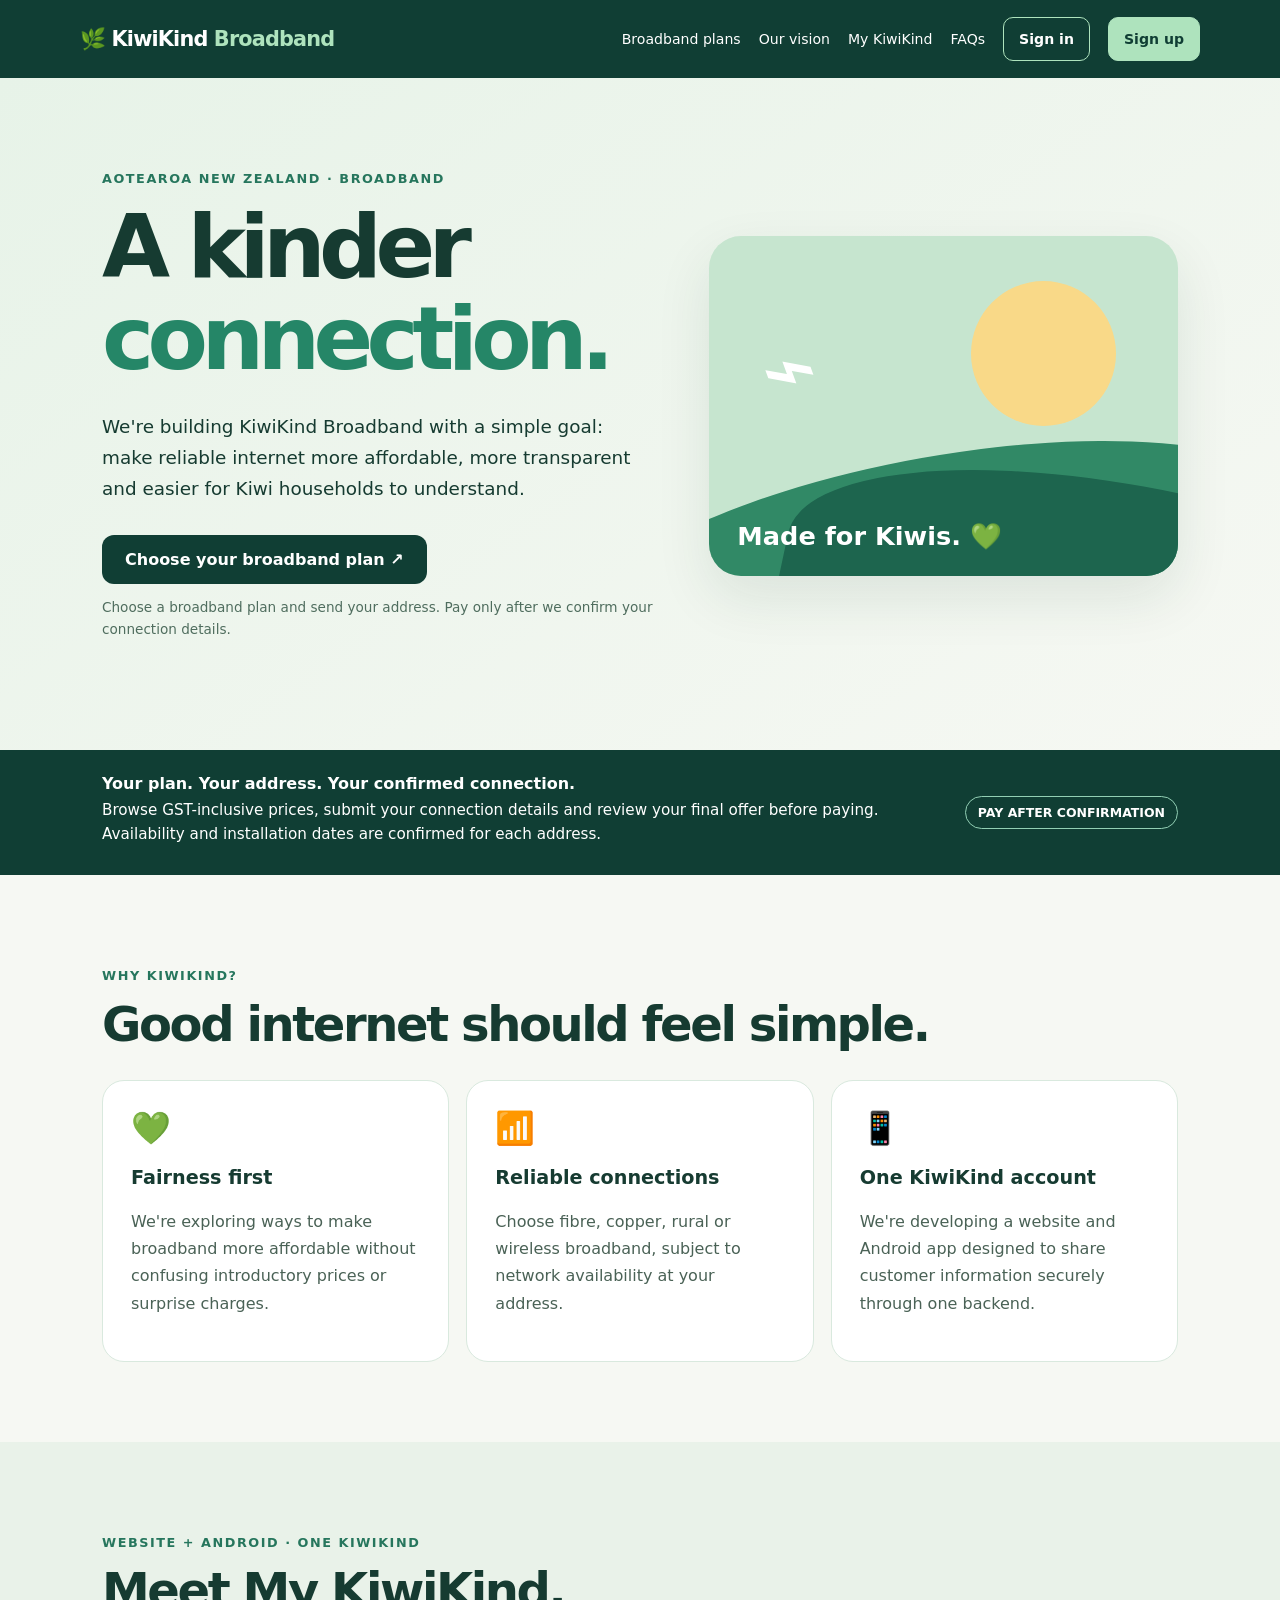
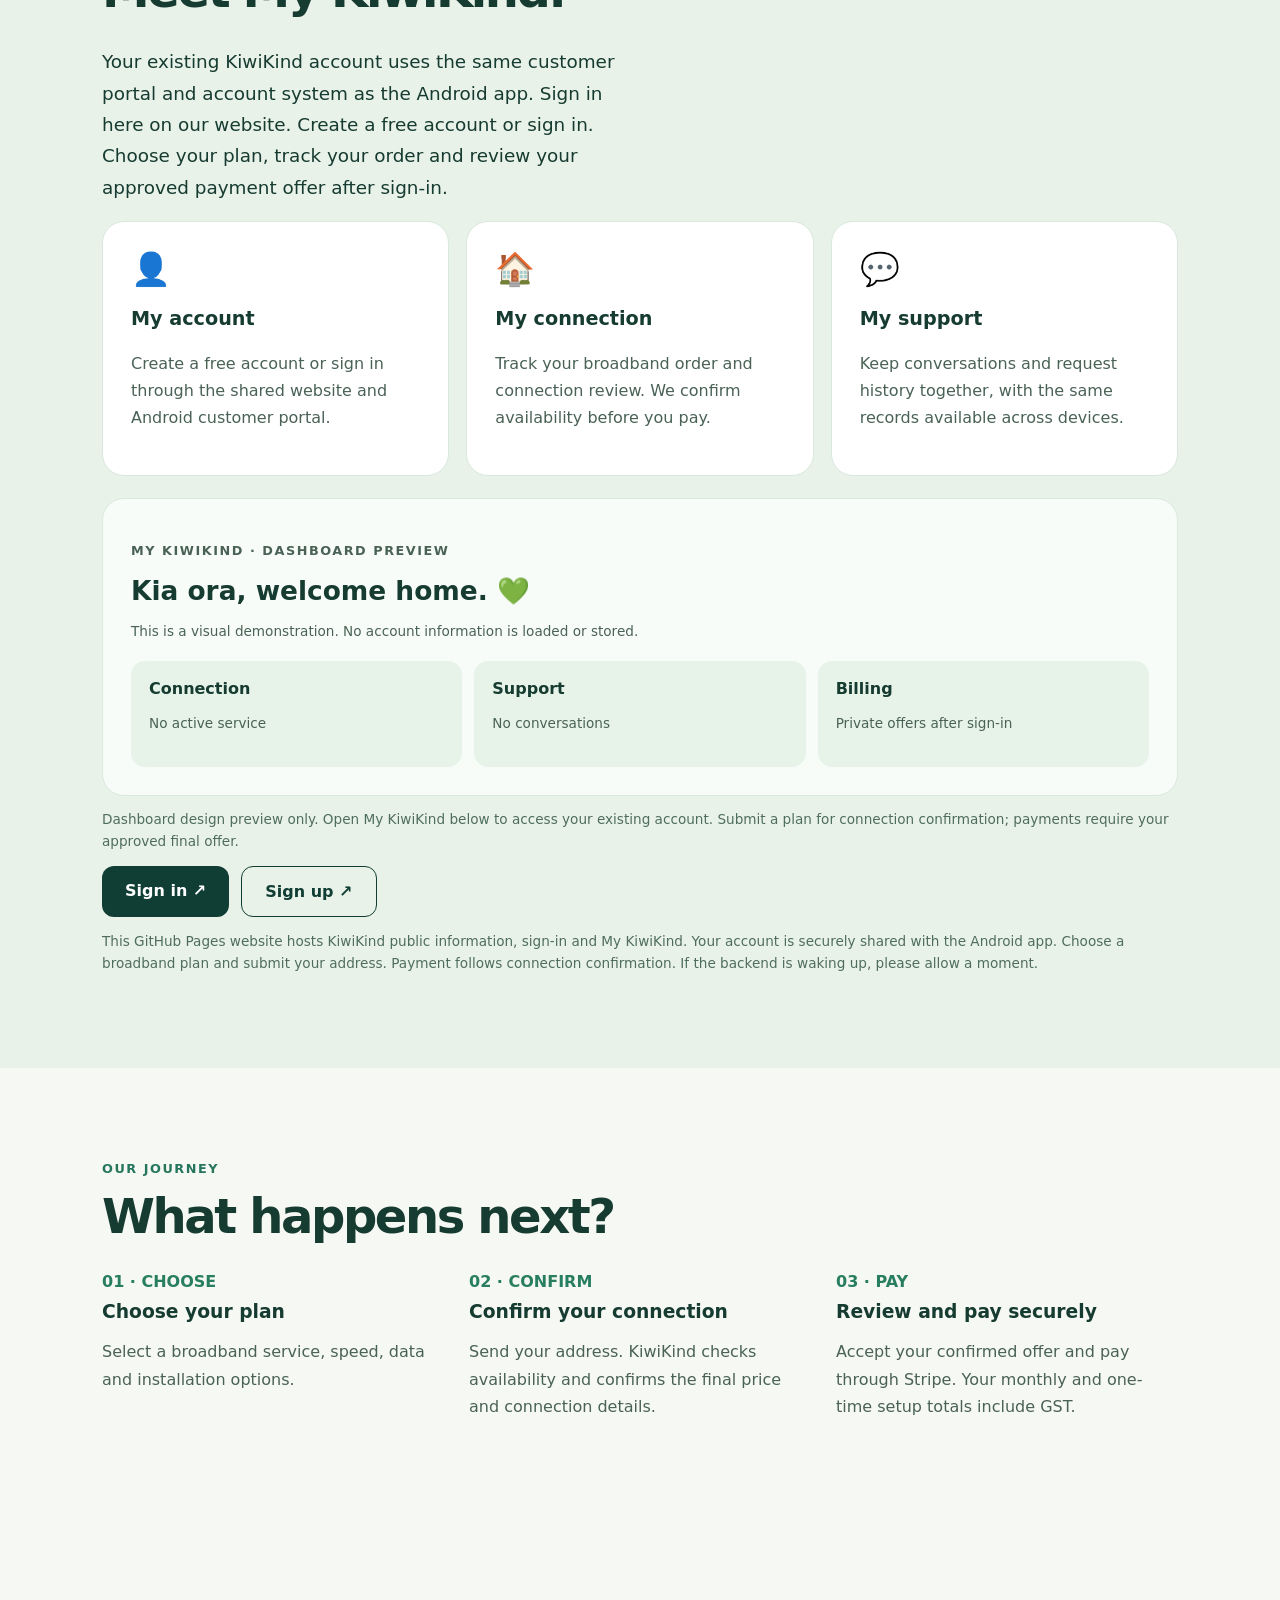
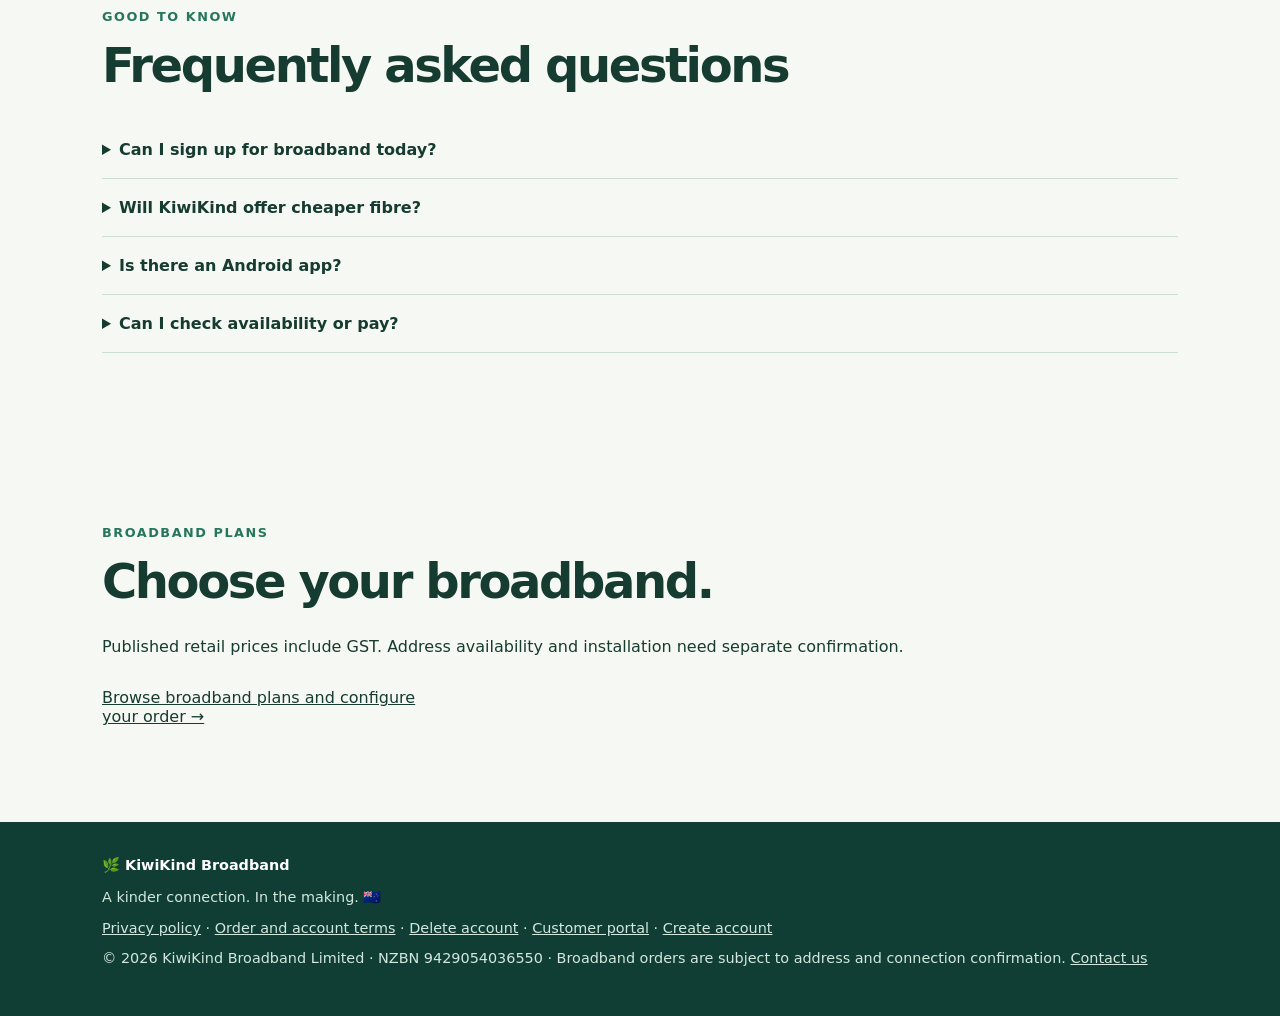
==== commit 1f4ee457: "Open broadband plan selection with confirmation before payment" ====
--- a/index.html
+++ b/index.html
@@ -2,4 +2,4 @@
 :root{font-family:system-ui,-apple-system,Segoe UI,sans-serif;color:#163b31;background:#f6f8f3}*{box-sizing:border-box}html{scroll-behavior:smooth}body{margin:0}a{color:inherit}header{background:#103e34;color:white;padding:17px max(20px,calc((100% - 1120px)/2));display:flex;align-items:center;justify-content:space-between;gap:12px}.logo{font-weight:850;font-size:1.3rem;letter-spacing:-.04em;text-decoration:none}.logo span{color:#aee3bd}nav{display:flex;gap:18px;font-size:.88rem}nav a{text-decoration:none}nav a:hover{text-decoration:underline}.wrap{max-width:1120px;margin:auto;padding:0 22px}.hero{background:linear-gradient(145deg,#e7f3e8,#f6f8f3);padding:80px 0 95px}.hero-grid{display:grid;grid-template-columns:1.2fr 1fr;gap:45px;align-items:center}.eyebrow{font-size:.8rem;font-weight:800;letter-spacing:.12em;color:#26765d;text-transform:uppercase}.hero h1{font-size:clamp(3rem,7vw,5.5rem);letter-spacing:-.075em;line-height:1.05;margin:15px 0 25px}.hero h1 em{color:#258667;font-style:normal}.lead{font-size:1.15rem;line-height:1.7;max-width:540px}.cta{display:inline-block;background:#103e34;color:white;padding:15px 23px;border-radius:12px;text-decoration:none;font-weight:750;margin-top:12px}.small{font-size:.85rem;color:#4f6d5e;line-height:1.6}.illustration{min-height:340px;background:#c6e5cf;border-radius:32px;position:relative;overflow:hidden;box-shadow:0 22px 55px #123b2c19}.sun{position:absolute;width:145px;height:145px;background:#f9d988;border-radius:50%;top:45px;right:62px}.hill{position:absolute;width:160%;height:240px;border-radius:50% 50% 0 0;left:-30%;bottom:-120px;background:#318966;transform:rotate(-10deg)}.hill.two{background:#1d654e;left:15%;bottom:-155px;transform:rotate(12deg)}.wifi{position:absolute;top:80px;left:52px;font-size:90px;color:#fff;transform:rotate(-20deg)}.art-label{position:absolute;bottom:25px;left:28px;color:white;font-size:1.6rem;font-weight:850;z-index:2}.notice{background:#103e34;color:white;padding:24px 0}.notice .wrap{display:flex;gap:18px;align-items:center;justify-content:space-between}.notice p{margin:5px 0;font-size:.95rem;line-height:1.6}.chip{border:1px solid #92cfb4;padding:8px 12px;border-radius:30px;white-space:nowrap;font-size:.78rem;font-weight:800}.section{padding:80px 0}.section h2{font-size:clamp(2rem,5vw,3rem);letter-spacing:-.05em;margin:8px 0 28px}.cards{display:grid;grid-template-columns:repeat(3,1fr);gap:17px}.card{background:white;border:1px solid #d9e9de;border-radius:22px;padding:28px;min-height:220px}.card .icon{font-size:2rem}.card h3{font-size:1.2rem}.card p{line-height:1.7;color:#4a6256}.muted{background:#e9f2e9}.steps{display:grid;grid-template-columns:repeat(3,1fr);gap:25px}.step b{color:#277e60}.step h3{margin:10px 0}.step p{line-height:1.7;color:#4a6256}.faq details{border-bottom:1px solid #ccddd2;padding:19px 0}.faq summary{cursor:pointer;font-weight:750}.faq details p{line-height:1.7;color:#4a6256}footer{background:#103e34;color:white;padding:35px 0;font-size:.9rem}footer p{color:#d2e8dc}@media(max-width:750px){.hero{padding:45px 0 60px}.hero-grid{grid-template-columns:1fr;gap:26px}.illustration{min-height:240px}.cards,.steps{grid-template-columns:1fr}.notice .wrap{align-items:flex-start;flex-direction:column}.section{padding:55px 0}nav{gap:10px;font-size:.8rem}header{padding:16px 20px}}
 /* Keep the public landing page usable on narrow phones. */html,body{max-width:100%;overflow-x:clip}.hero-grid,.hero-grid>*,.wrap{min-width:0}@media(max-width:600px){.hero h1{font-size:clamp(38px,10vw,58px);letter-spacing:-.045em;overflow-wrap:anywhere}.eyebrow{letter-spacing:.06em;overflow-wrap:anywhere}.lead{font-size:1rem}.hero{padding:35px 0 45px}header{flex-wrap:wrap;gap:10px}nav{flex-wrap:wrap;gap:10px}.wrap{padding-left:18px;padding-right:18px}}/* Account links use the existing Django portal and its shared account system. */
 header{flex-wrap:wrap}nav{align-items:center;flex-wrap:wrap}.account-link{display:inline-flex;align-items:center;justify-content:center;min-height:44px;padding:8px 15px;border:1px solid #aee3bd;border-radius:10px;font-weight:750;white-space:nowrap}nav .account-link:hover{text-decoration:none;background:#235748}.account-link.signup{background:#aee3bd;color:#103e34}nav .account-link.signup:hover{background:#c6edcf}.account-actions{display:flex;flex-wrap:wrap;gap:12px}.account-actions .cta{margin-top:0}.cta.secondary{background:transparent;color:#103e34;border:1px solid #103e34}a:focus-visible{outline:3px solid #d88c25;outline-offset:4px}@media(max-width:600px){nav{width:100%}}
-</style></head><body><header><a class="logo" href="#home">🌿 KiwiKind <span>Broadband</span></a><nav aria-label="Main navigation"><a href="#why">Our vision</a><a href="#mykiwikind">My KiwiKind</a><a href="#questions">FAQs</a><a class="account-link" href="./account.html#signin">Sign in</a><a class="account-link signup" href="./account.html#signup">Sign up</a></nav></header><main><section class="hero" id="home"><div class="wrap hero-grid"><div><p class="eyebrow">Aotearoa New Zealand · In development</p><h1>A kinder <em>connection.</em></h1><p class="lead">We're building KiwiKind Broadband with a simple goal: make reliable internet more affordable, more transparent and easier for Kiwi households to understand.</p><a class="cta" href="#why">Discover our vision ↗</a><p class="small">Public broadband plans and orders remain closed. Approved private payment offers are available after sign-in.</p></div><div class="illustration" role="img" aria-label="Illustration of green hills and sunshine"><div class="sun"></div><div class="wifi">⌁</div><div class="hill"></div><div class="hill two"></div><div class="art-label">Made for Kiwis. 💚</div></div></div></section><div class="notice"><div class="wrap"><div><strong>Building carefully, before connecting anyone.</strong><p>KiwiKind is not yet an operating internet service provider. No prices, fibre availability, supplier arrangements or installation dates have been confirmed.</p></div><span class="chip">PRE-LAUNCH</span></div></div><section class="section" id="why"><div class="wrap"><p class="eyebrow">Why KiwiKind?</p><h2>Good internet should feel simple.</h2><div class="cards"><article class="card"><div class="icon">💚</div><h3>Fairness first</h3><p>We're exploring ways to make broadband more affordable without confusing introductory prices or surprise charges.</p></article><article class="card"><div class="icon">📶</div><h3>Reliable connections</h3><p>Our aim is to offer fibre services through New Zealand network partners once agreements are in place.</p></article><article class="card"><div class="icon">📱</div><h3>One KiwiKind account</h3><p>We're developing a website and Android app designed to share customer information securely through one backend.</p></article></div></div></section><section class="section muted" id="mykiwikind"><div class="wrap"><p class="eyebrow">Website + Android · One KiwiKind</p><h2>Meet My KiwiKind.</h2><p class="lead">Your existing KiwiKind account uses the same customer portal and account system as the Android app. Sign in here on our website. Create a free account or sign in. Public broadband orders remain closed. Review any approved private payment offer after sign-in.</p><div class="cards"><article class="card"><div class="icon">👤</div><h3>My account</h3><p>Create a free account or sign in through the shared website and Android customer portal.</p></article><article class="card"><div class="icon">🏠</div><h3>My connection</h3><p>Follow future connection requests and updates. Availability and ordering remain disabled during pre-launch.</p></article><article class="card"><div class="icon">💬</div><h3>My support</h3><p>Keep conversations and request history together, with the same records available across devices.</p></article></div><div class="card" style="margin-top:22px;min-height:0;background:#f8fcf9"><p class="eyebrow">My KiwiKind · Dashboard preview</p><h3 style="font-size:1.65rem;margin:8px 0">Kia ora, welcome home. 💚</h3><p class="small">This is a visual demonstration. No account information is loaded or stored.</p><div style="display:grid;grid-template-columns:repeat(auto-fit,minmax(175px,1fr));gap:12px;margin-top:18px"><div style="background:#e7f3e8;border-radius:14px;padding:18px"><strong>Connection</strong><p class="small">No active service</p></div><div style="background:#e7f3e8;border-radius:14px;padding:18px"><strong>Support</strong><p class="small">No conversations</p></div><div style="background:#e7f3e8;border-radius:14px;padding:18px"><strong>Billing</strong><p class="small">Private offers after sign-in</p></div></div></div><p class="small">Dashboard design preview only. Open My KiwiKind below to access your existing account. Public broadband orders remain disabled; payments require an approved private offer.</p><div class="account-actions" aria-label="Customer account"><a class="cta" href="./account.html#signin">Sign in ↗</a><a class="cta secondary" href="./account.html#signup">Sign up ↗</a></div><p class="small">This GitHub Pages website hosts KiwiKind public information, sign-in and My KiwiKind. Your account is securely shared with the Android app. Public broadband sales remain closed. Private payments require an approved offer. If the backend is waking up, please allow a moment.</p></div></section><section class="section" id="progress"><div class="wrap"><p class="eyebrow">Our journey</p><h2>What happens next?</h2><div class="steps"><div class="step"><b>01 · NOW</b><h3>Build the experience</h3><p>Design the website and Android app, and test a secure shared account system.</p></div><div class="step"><b>02 · BEFORE LAUNCH</b><h3>Verify the service</h3><p>Confirm network partnerships, actual costs, legal requirements and customer support arrangements.</p></div><div class="step"><b>03 · WHEN READY</b><h3>Publish real plans</h3><p>Only publish pricing, coverage and ordering when they're backed by verified agreements.</p></div></div></div></section><section class="section faq" id="questions"><div class="wrap"><p class="eyebrow">Good to know</p><h2>Frequently asked questions</h2><details><summary>Can I sign up for broadband today?</summary><p>Not yet. KiwiKind is a pre-launch project, not an operating internet service provider.</p></details><details><summary>Will KiwiKind offer cheaper fibre?</summary><p>Affordable fibre is our goal. We cannot promise prices until service costs and business requirements are confirmed.</p></details><details><summary>Is there an Android app?</summary><p>An Android app is in development. It isn't available for public customer use yet.</p></details><details><summary>Can I check availability or pay?</summary><p>Public coverage checks and orders remain disabled. Only an approved private payment offer assigned to your account can be paid.</p></details></div></section><section class="section" id="plans"><div class="wrap"><p class="eyebrow">Broadband plans</p><h2>Clear prices, when approved.</h2><p>Published retail prices include GST. Address availability and installation need separate confirmation.</p><div id="public-plans" class="cards" aria-live="polite"><p>No plans are currently published.</p></div></div></section></main><footer><div class="wrap"><strong>🌿 KiwiKind Broadband</strong><p>A kinder connection. In the making. 🇳🇿</p><p><a href="./privacy.html">Privacy policy</a> · <a href="./terms.html">Pre-launch terms</a> · <a href="./account-deletion.html">Delete account</a> · <a href="./account.html#signin">Customer portal</a> · <a href="./account.html#signup">Create account</a></p><p>© 2026 KiwiKind Broadband Limited · NZBN 9429054036550 · No broadband services currently offered. <a href="mailto:kiwikindbroadband@gmail.com">Contact us</a></p></div></footer><script src="plans.js" defer></script></body></html>+</style></head><body><header><a class="logo" href="#home">🌿 KiwiKind <span>Broadband</span></a><nav aria-label="Main navigation"><a href="./broadband.html">Broadband plans</a><a href="#why">Our vision</a><a href="#mykiwikind">My KiwiKind</a><a href="#questions">FAQs</a><a class="account-link" href="./account.html#signin">Sign in</a><a class="account-link signup" href="./account.html#signup">Sign up</a></nav></header><main><section class="hero" id="home"><div class="wrap hero-grid"><div><p class="eyebrow">Aotearoa New Zealand · Broadband</p><h1>A kinder <em>connection.</em></h1><p class="lead">We're building KiwiKind Broadband with a simple goal: make reliable internet more affordable, more transparent and easier for Kiwi households to understand.</p><a class="cta" href="./broadband.html">Choose your broadband plan ↗</a><p class="small">Choose a broadband plan and send your address. Pay only after we confirm your connection details.</p></div><div class="illustration" role="img" aria-label="Illustration of green hills and sunshine"><div class="sun"></div><div class="wifi">⌁</div><div class="hill"></div><div class="hill two"></div><div class="art-label">Made for Kiwis. 💚</div></div></div></section><div class="notice"><div class="wrap"><div><strong>Your plan. Your address. Your confirmed connection.</strong><p>Browse GST-inclusive prices, submit your connection details and review your final offer before paying. Availability and installation dates are confirmed for each address.</p></div><span class="chip">PAY AFTER CONFIRMATION</span></div></div><section class="section" id="why"><div class="wrap"><p class="eyebrow">Why KiwiKind?</p><h2>Good internet should feel simple.</h2><div class="cards"><article class="card"><div class="icon">💚</div><h3>Fairness first</h3><p>We're exploring ways to make broadband more affordable without confusing introductory prices or surprise charges.</p></article><article class="card"><div class="icon">📶</div><h3>Reliable connections</h3><p>Choose fibre, copper, rural or wireless broadband, subject to network availability at your address.</p></article><article class="card"><div class="icon">📱</div><h3>One KiwiKind account</h3><p>We're developing a website and Android app designed to share customer information securely through one backend.</p></article></div></div></section><section class="section muted" id="mykiwikind"><div class="wrap"><p class="eyebrow">Website + Android · One KiwiKind</p><h2>Meet My KiwiKind.</h2><p class="lead">Your existing KiwiKind account uses the same customer portal and account system as the Android app. Sign in here on our website. Create a free account or sign in. Choose your plan, track your order and review your approved payment offer after sign-in.</p><div class="cards"><article class="card"><div class="icon">👤</div><h3>My account</h3><p>Create a free account or sign in through the shared website and Android customer portal.</p></article><article class="card"><div class="icon">🏠</div><h3>My connection</h3><p>Track your broadband order and connection review. We confirm availability before you pay.</p></article><article class="card"><div class="icon">💬</div><h3>My support</h3><p>Keep conversations and request history together, with the same records available across devices.</p></article></div><div class="card" style="margin-top:22px;min-height:0;background:#f8fcf9"><p class="eyebrow">My KiwiKind · Dashboard preview</p><h3 style="font-size:1.65rem;margin:8px 0">Kia ora, welcome home. 💚</h3><p class="small">This is a visual demonstration. No account information is loaded or stored.</p><div style="display:grid;grid-template-columns:repeat(auto-fit,minmax(175px,1fr));gap:12px;margin-top:18px"><div style="background:#e7f3e8;border-radius:14px;padding:18px"><strong>Connection</strong><p class="small">No active service</p></div><div style="background:#e7f3e8;border-radius:14px;padding:18px"><strong>Support</strong><p class="small">No conversations</p></div><div style="background:#e7f3e8;border-radius:14px;padding:18px"><strong>Billing</strong><p class="small">Private offers after sign-in</p></div></div></div><p class="small">Dashboard design preview only. Open My KiwiKind below to access your existing account. Submit a plan for connection confirmation; payments require your approved final offer.</p><div class="account-actions" aria-label="Customer account"><a class="cta" href="./account.html#signin">Sign in ↗</a><a class="cta secondary" href="./account.html#signup">Sign up ↗</a></div><p class="small">This GitHub Pages website hosts KiwiKind public information, sign-in and My KiwiKind. Your account is securely shared with the Android app. Choose a broadband plan and submit your address. Payment follows connection confirmation. If the backend is waking up, please allow a moment.</p></div></section><section class="section" id="progress"><div class="wrap"><p class="eyebrow">Our journey</p><h2>What happens next?</h2><div class="steps"><div class="step"><b>01 · CHOOSE</b><h3>Choose your plan</h3><p>Select a broadband service, speed, data and installation options.</p></div><div class="step"><b>02 · CONFIRM</b><h3>Confirm your connection</h3><p>Send your address. KiwiKind checks availability and confirms the final price and connection details.</p></div><div class="step"><b>03 · PAY</b><h3>Review and pay securely</h3><p>Accept your confirmed offer and pay through Stripe. Your monthly and one-time setup totals include GST.</p></div></div></div></section><section class="section faq" id="questions"><div class="wrap"><p class="eyebrow">Good to know</p><h2>Frequently asked questions</h2><details><summary>Can I sign up for broadband today?</summary><p>Yes. Choose a plan and submit your address and connection details. We confirm availability and the final offer before you pay.</p></details><details><summary>Will KiwiKind offer cheaper fibre?</summary><p>Our broadband catalogue shows monthly and setup totals including GST. Compare the options and review your confirmed offer before payment.</p></details><details><summary>Is there an Android app?</summary><p>The Android app is available to existing closed testers. It is not a public Play Store release.</p></details><details><summary>Can I check availability or pay?</summary><p>Submit your address with your chosen plan. We check availability manually; after confirmation, your payment offer appears under Billing on the website and app.</p></details></div></section><section class="section" id="plans"><div class="wrap"><p class="eyebrow">Broadband plans</p><h2>Choose your broadband.</h2><p>Published retail prices include GST. Address availability and installation need separate confirmation.</p><div id="public-plans" class="cards" aria-live="polite"><p><a href="./broadband.html">Browse broadband plans and configure your order →</a></p></div></div></section></main><footer><div class="wrap"><strong>🌿 KiwiKind Broadband</strong><p>A kinder connection. In the making. 🇳🇿</p><p><a href="./privacy.html">Privacy policy</a> · <a href="./terms.html">Order and account terms</a> · <a href="./account-deletion.html">Delete account</a> · <a href="./account.html#signin">Customer portal</a> · <a href="./account.html#signup">Create account</a></p><p>© 2026 KiwiKind Broadband Limited · NZBN 9429054036550 · Broadband orders are subject to address and connection confirmation. <a href="mailto:kiwikindbroadband@gmail.com">Contact us</a></p></div></footer><script src="plans.js" defer></script></body></html>
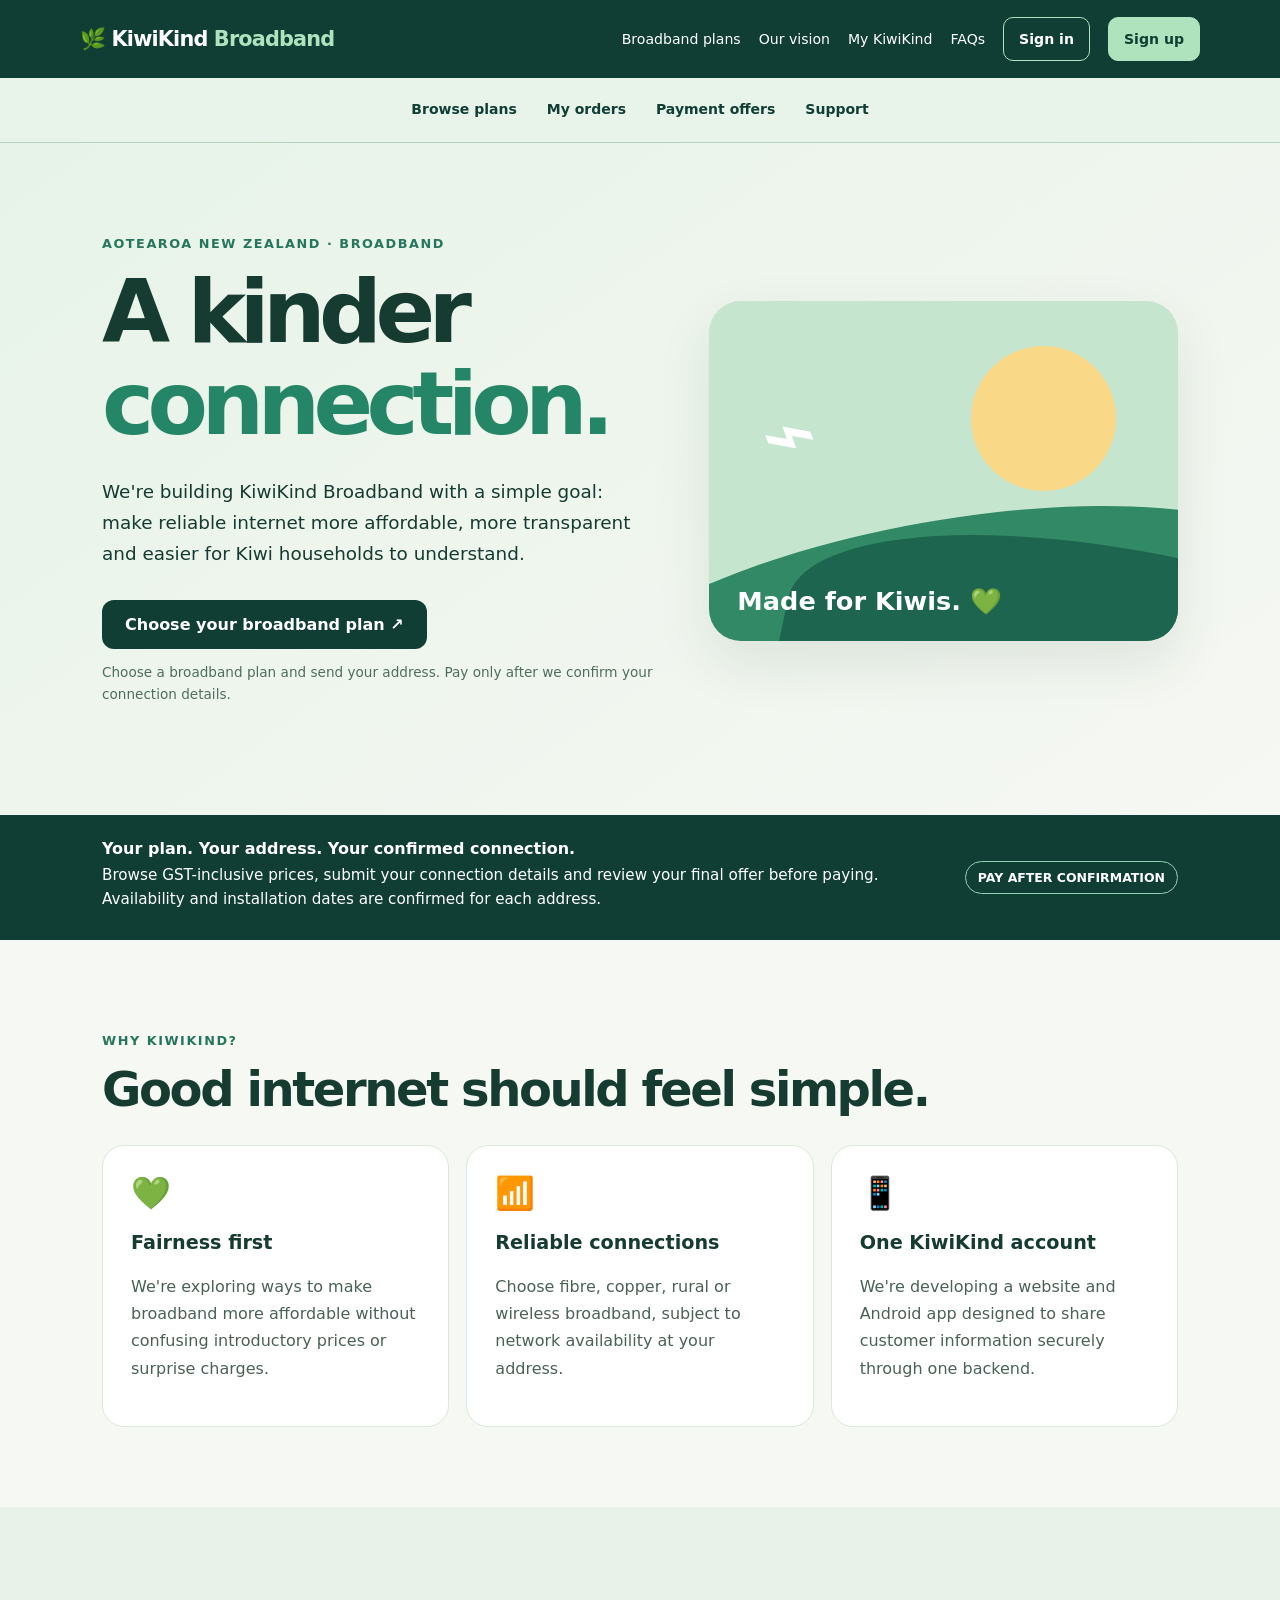
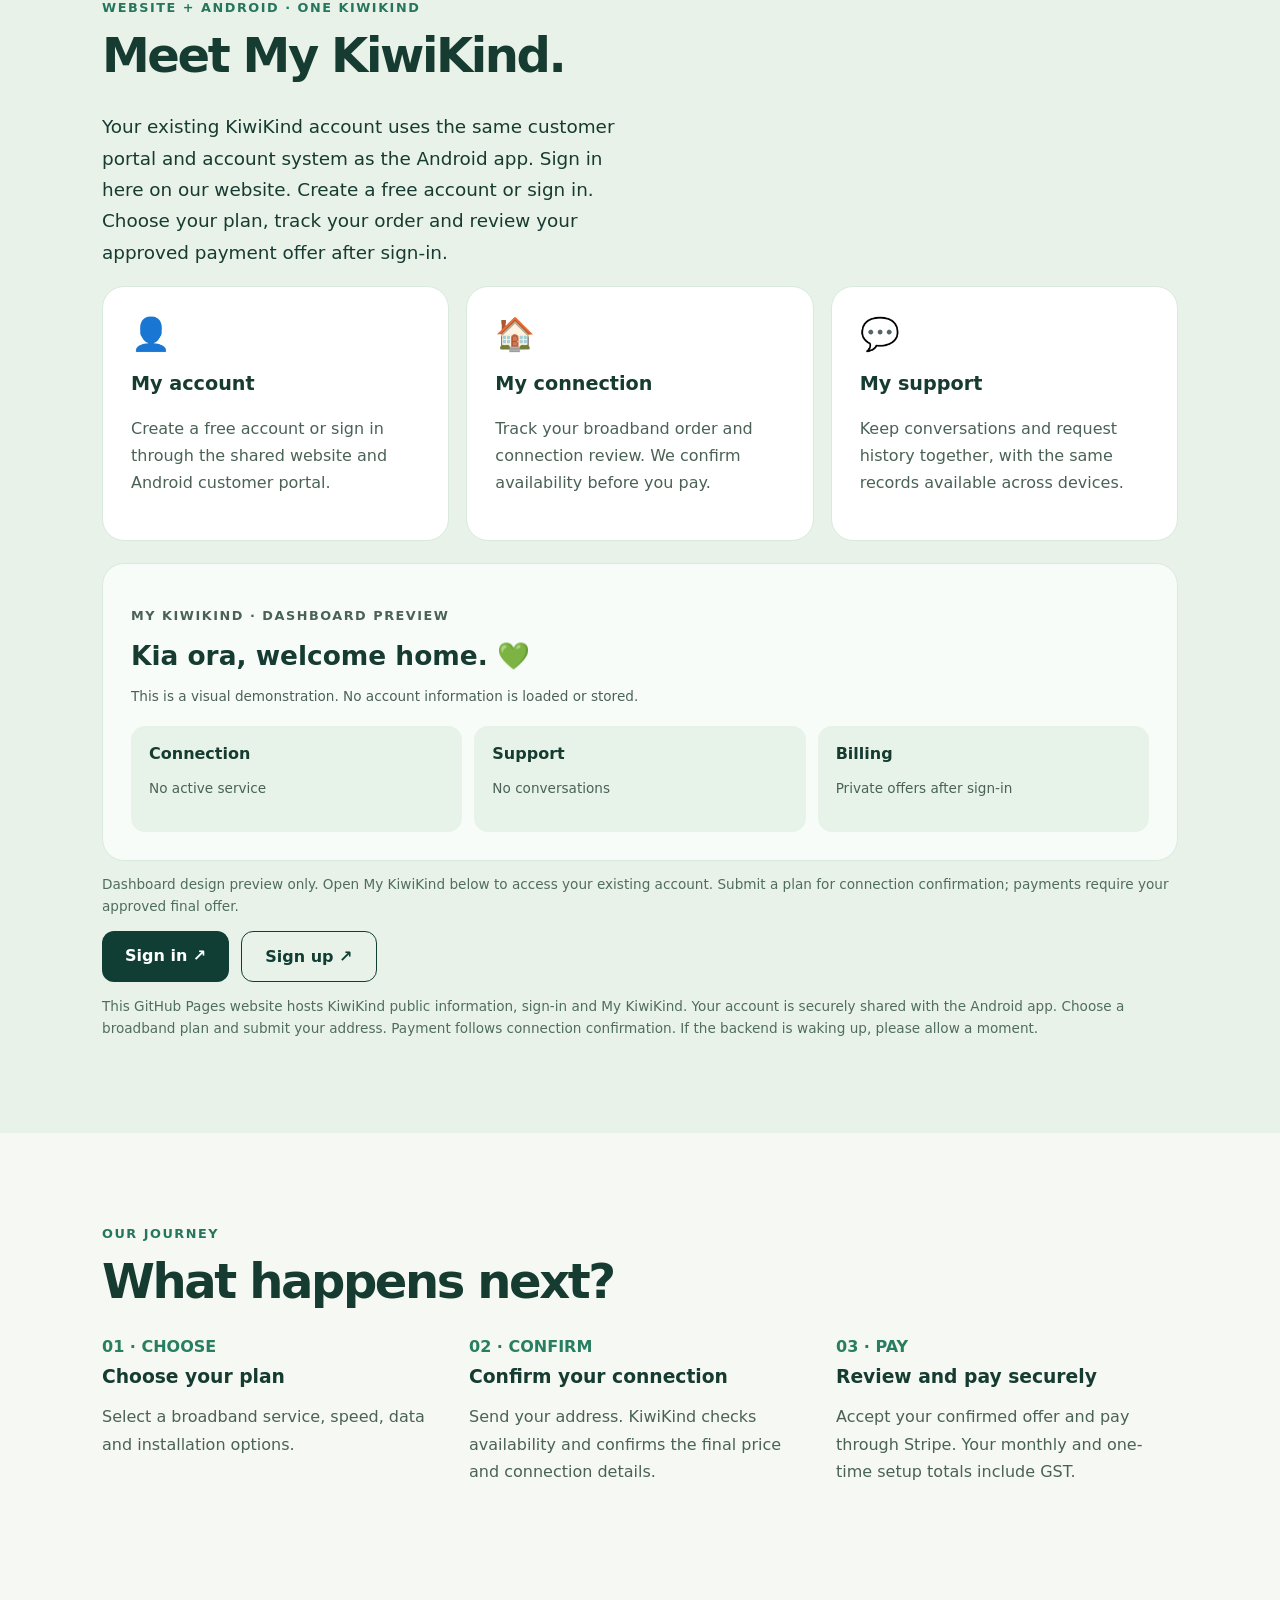
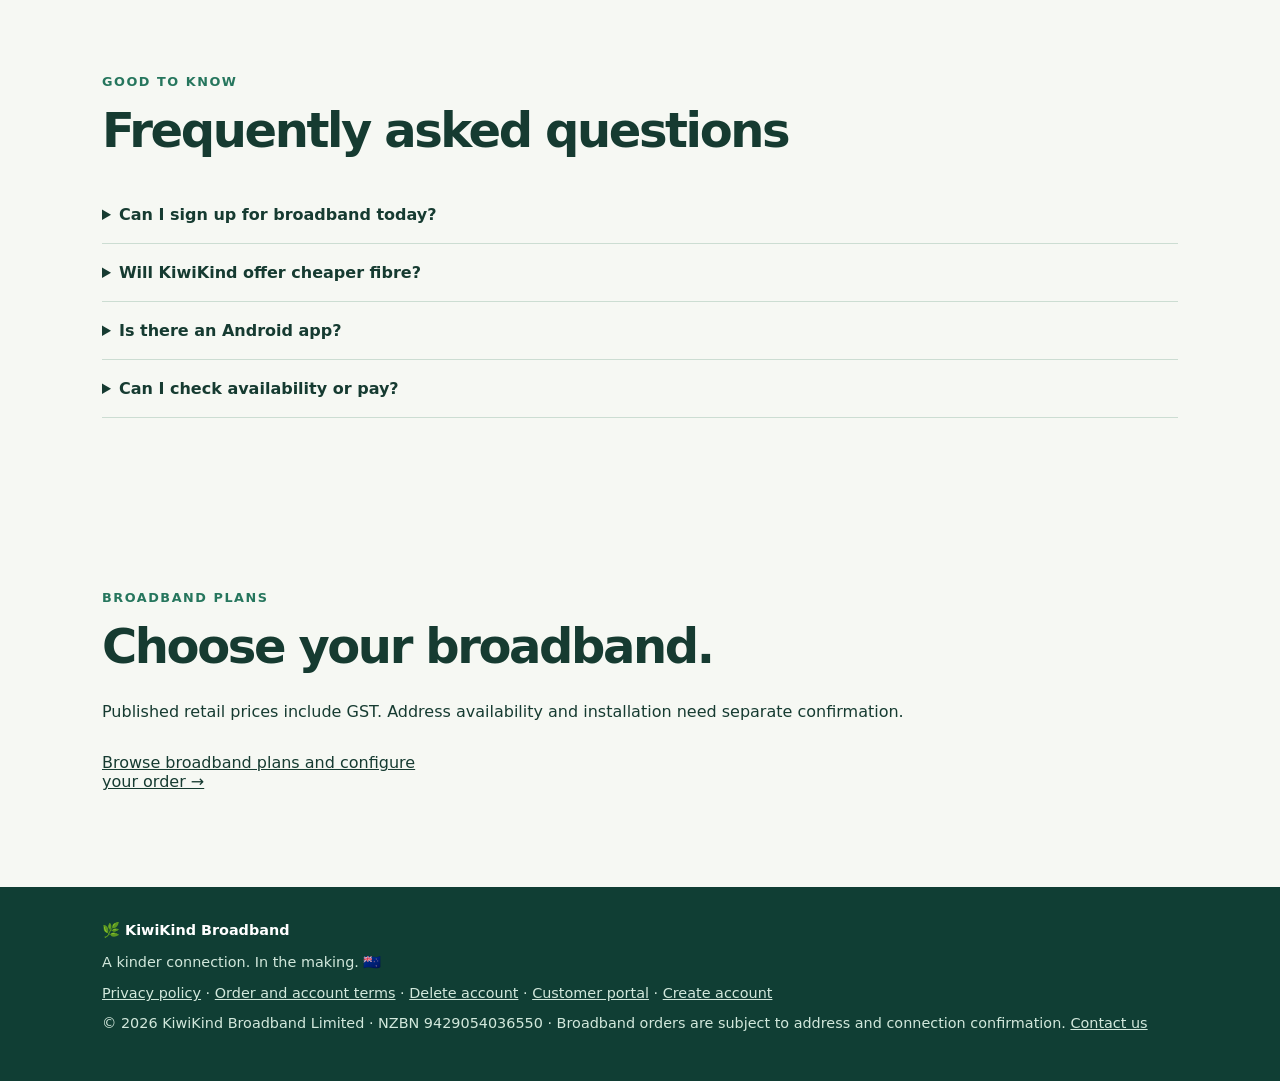
==== commit e7ea3204: "Simplify mobile broadband ordering and fix outdated account guidance" ====
--- a/index.html
+++ b/index.html
@@ -2,4 +2,4 @@
 :root{font-family:system-ui,-apple-system,Segoe UI,sans-serif;color:#163b31;background:#f6f8f3}*{box-sizing:border-box}html{scroll-behavior:smooth}body{margin:0}a{color:inherit}header{background:#103e34;color:white;padding:17px max(20px,calc((100% - 1120px)/2));display:flex;align-items:center;justify-content:space-between;gap:12px}.logo{font-weight:850;font-size:1.3rem;letter-spacing:-.04em;text-decoration:none}.logo span{color:#aee3bd}nav{display:flex;gap:18px;font-size:.88rem}nav a{text-decoration:none}nav a:hover{text-decoration:underline}.wrap{max-width:1120px;margin:auto;padding:0 22px}.hero{background:linear-gradient(145deg,#e7f3e8,#f6f8f3);padding:80px 0 95px}.hero-grid{display:grid;grid-template-columns:1.2fr 1fr;gap:45px;align-items:center}.eyebrow{font-size:.8rem;font-weight:800;letter-spacing:.12em;color:#26765d;text-transform:uppercase}.hero h1{font-size:clamp(3rem,7vw,5.5rem);letter-spacing:-.075em;line-height:1.05;margin:15px 0 25px}.hero h1 em{color:#258667;font-style:normal}.lead{font-size:1.15rem;line-height:1.7;max-width:540px}.cta{display:inline-block;background:#103e34;color:white;padding:15px 23px;border-radius:12px;text-decoration:none;font-weight:750;margin-top:12px}.small{font-size:.85rem;color:#4f6d5e;line-height:1.6}.illustration{min-height:340px;background:#c6e5cf;border-radius:32px;position:relative;overflow:hidden;box-shadow:0 22px 55px #123b2c19}.sun{position:absolute;width:145px;height:145px;background:#f9d988;border-radius:50%;top:45px;right:62px}.hill{position:absolute;width:160%;height:240px;border-radius:50% 50% 0 0;left:-30%;bottom:-120px;background:#318966;transform:rotate(-10deg)}.hill.two{background:#1d654e;left:15%;bottom:-155px;transform:rotate(12deg)}.wifi{position:absolute;top:80px;left:52px;font-size:90px;color:#fff;transform:rotate(-20deg)}.art-label{position:absolute;bottom:25px;left:28px;color:white;font-size:1.6rem;font-weight:850;z-index:2}.notice{background:#103e34;color:white;padding:24px 0}.notice .wrap{display:flex;gap:18px;align-items:center;justify-content:space-between}.notice p{margin:5px 0;font-size:.95rem;line-height:1.6}.chip{border:1px solid #92cfb4;padding:8px 12px;border-radius:30px;white-space:nowrap;font-size:.78rem;font-weight:800}.section{padding:80px 0}.section h2{font-size:clamp(2rem,5vw,3rem);letter-spacing:-.05em;margin:8px 0 28px}.cards{display:grid;grid-template-columns:repeat(3,1fr);gap:17px}.card{background:white;border:1px solid #d9e9de;border-radius:22px;padding:28px;min-height:220px}.card .icon{font-size:2rem}.card h3{font-size:1.2rem}.card p{line-height:1.7;color:#4a6256}.muted{background:#e9f2e9}.steps{display:grid;grid-template-columns:repeat(3,1fr);gap:25px}.step b{color:#277e60}.step h3{margin:10px 0}.step p{line-height:1.7;color:#4a6256}.faq details{border-bottom:1px solid #ccddd2;padding:19px 0}.faq summary{cursor:pointer;font-weight:750}.faq details p{line-height:1.7;color:#4a6256}footer{background:#103e34;color:white;padding:35px 0;font-size:.9rem}footer p{color:#d2e8dc}@media(max-width:750px){.hero{padding:45px 0 60px}.hero-grid{grid-template-columns:1fr;gap:26px}.illustration{min-height:240px}.cards,.steps{grid-template-columns:1fr}.notice .wrap{align-items:flex-start;flex-direction:column}.section{padding:55px 0}nav{gap:10px;font-size:.8rem}header{padding:16px 20px}}
 /* Keep the public landing page usable on narrow phones. */html,body{max-width:100%;overflow-x:clip}.hero-grid,.hero-grid>*,.wrap{min-width:0}@media(max-width:600px){.hero h1{font-size:clamp(38px,10vw,58px);letter-spacing:-.045em;overflow-wrap:anywhere}.eyebrow{letter-spacing:.06em;overflow-wrap:anywhere}.lead{font-size:1rem}.hero{padding:35px 0 45px}header{flex-wrap:wrap;gap:10px}nav{flex-wrap:wrap;gap:10px}.wrap{padding-left:18px;padding-right:18px}}/* Account links use the existing Django portal and its shared account system. */
 header{flex-wrap:wrap}nav{align-items:center;flex-wrap:wrap}.account-link{display:inline-flex;align-items:center;justify-content:center;min-height:44px;padding:8px 15px;border:1px solid #aee3bd;border-radius:10px;font-weight:750;white-space:nowrap}nav .account-link:hover{text-decoration:none;background:#235748}.account-link.signup{background:#aee3bd;color:#103e34}nav .account-link.signup:hover{background:#c6edcf}.account-actions{display:flex;flex-wrap:wrap;gap:12px}.account-actions .cta{margin-top:0}.cta.secondary{background:transparent;color:#103e34;border:1px solid #103e34}a:focus-visible{outline:3px solid #d88c25;outline-offset:4px}@media(max-width:600px){nav{width:100%}}
-</style></head><body><header><a class="logo" href="#home">🌿 KiwiKind <span>Broadband</span></a><nav aria-label="Main navigation"><a href="./broadband.html">Broadband plans</a><a href="#why">Our vision</a><a href="#mykiwikind">My KiwiKind</a><a href="#questions">FAQs</a><a class="account-link" href="./account.html#signin">Sign in</a><a class="account-link signup" href="./account.html#signup">Sign up</a></nav></header><main><section class="hero" id="home"><div class="wrap hero-grid"><div><p class="eyebrow">Aotearoa New Zealand · Broadband</p><h1>A kinder <em>connection.</em></h1><p class="lead">We're building KiwiKind Broadband with a simple goal: make reliable internet more affordable, more transparent and easier for Kiwi households to understand.</p><a class="cta" href="./broadband.html">Choose your broadband plan ↗</a><p class="small">Choose a broadband plan and send your address. Pay only after we confirm your connection details.</p></div><div class="illustration" role="img" aria-label="Illustration of green hills and sunshine"><div class="sun"></div><div class="wifi">⌁</div><div class="hill"></div><div class="hill two"></div><div class="art-label">Made for Kiwis. 💚</div></div></div></section><div class="notice"><div class="wrap"><div><strong>Your plan. Your address. Your confirmed connection.</strong><p>Browse GST-inclusive prices, submit your connection details and review your final offer before paying. Availability and installation dates are confirmed for each address.</p></div><span class="chip">PAY AFTER CONFIRMATION</span></div></div><section class="section" id="why"><div class="wrap"><p class="eyebrow">Why KiwiKind?</p><h2>Good internet should feel simple.</h2><div class="cards"><article class="card"><div class="icon">💚</div><h3>Fairness first</h3><p>We're exploring ways to make broadband more affordable without confusing introductory prices or surprise charges.</p></article><article class="card"><div class="icon">📶</div><h3>Reliable connections</h3><p>Choose fibre, copper, rural or wireless broadband, subject to network availability at your address.</p></article><article class="card"><div class="icon">📱</div><h3>One KiwiKind account</h3><p>We're developing a website and Android app designed to share customer information securely through one backend.</p></article></div></div></section><section class="section muted" id="mykiwikind"><div class="wrap"><p class="eyebrow">Website + Android · One KiwiKind</p><h2>Meet My KiwiKind.</h2><p class="lead">Your existing KiwiKind account uses the same customer portal and account system as the Android app. Sign in here on our website. Create a free account or sign in. Choose your plan, track your order and review your approved payment offer after sign-in.</p><div class="cards"><article class="card"><div class="icon">👤</div><h3>My account</h3><p>Create a free account or sign in through the shared website and Android customer portal.</p></article><article class="card"><div class="icon">🏠</div><h3>My connection</h3><p>Track your broadband order and connection review. We confirm availability before you pay.</p></article><article class="card"><div class="icon">💬</div><h3>My support</h3><p>Keep conversations and request history together, with the same records available across devices.</p></article></div><div class="card" style="margin-top:22px;min-height:0;background:#f8fcf9"><p class="eyebrow">My KiwiKind · Dashboard preview</p><h3 style="font-size:1.65rem;margin:8px 0">Kia ora, welcome home. 💚</h3><p class="small">This is a visual demonstration. No account information is loaded or stored.</p><div style="display:grid;grid-template-columns:repeat(auto-fit,minmax(175px,1fr));gap:12px;margin-top:18px"><div style="background:#e7f3e8;border-radius:14px;padding:18px"><strong>Connection</strong><p class="small">No active service</p></div><div style="background:#e7f3e8;border-radius:14px;padding:18px"><strong>Support</strong><p class="small">No conversations</p></div><div style="background:#e7f3e8;border-radius:14px;padding:18px"><strong>Billing</strong><p class="small">Private offers after sign-in</p></div></div></div><p class="small">Dashboard design preview only. Open My KiwiKind below to access your existing account. Submit a plan for connection confirmation; payments require your approved final offer.</p><div class="account-actions" aria-label="Customer account"><a class="cta" href="./account.html#signin">Sign in ↗</a><a class="cta secondary" href="./account.html#signup">Sign up ↗</a></div><p class="small">This GitHub Pages website hosts KiwiKind public information, sign-in and My KiwiKind. Your account is securely shared with the Android app. Choose a broadband plan and submit your address. Payment follows connection confirmation. If the backend is waking up, please allow a moment.</p></div></section><section class="section" id="progress"><div class="wrap"><p class="eyebrow">Our journey</p><h2>What happens next?</h2><div class="steps"><div class="step"><b>01 · CHOOSE</b><h3>Choose your plan</h3><p>Select a broadband service, speed, data and installation options.</p></div><div class="step"><b>02 · CONFIRM</b><h3>Confirm your connection</h3><p>Send your address. KiwiKind checks availability and confirms the final price and connection details.</p></div><div class="step"><b>03 · PAY</b><h3>Review and pay securely</h3><p>Accept your confirmed offer and pay through Stripe. Your monthly and one-time setup totals include GST.</p></div></div></div></section><section class="section faq" id="questions"><div class="wrap"><p class="eyebrow">Good to know</p><h2>Frequently asked questions</h2><details><summary>Can I sign up for broadband today?</summary><p>Yes. Choose a plan and submit your address and connection details. We confirm availability and the final offer before you pay.</p></details><details><summary>Will KiwiKind offer cheaper fibre?</summary><p>Our broadband catalogue shows monthly and setup totals including GST. Compare the options and review your confirmed offer before payment.</p></details><details><summary>Is there an Android app?</summary><p>The Android app is available to existing closed testers. It is not a public Play Store release.</p></details><details><summary>Can I check availability or pay?</summary><p>Submit your address with your chosen plan. We check availability manually; after confirmation, your payment offer appears under Billing on the website and app.</p></details></div></section><section class="section" id="plans"><div class="wrap"><p class="eyebrow">Broadband plans</p><h2>Choose your broadband.</h2><p>Published retail prices include GST. Address availability and installation need separate confirmation.</p><div id="public-plans" class="cards" aria-live="polite"><p><a href="./broadband.html">Browse broadband plans and configure your order →</a></p></div></div></section></main><footer><div class="wrap"><strong>🌿 KiwiKind Broadband</strong><p>A kinder connection. In the making. 🇳🇿</p><p><a href="./privacy.html">Privacy policy</a> · <a href="./terms.html">Order and account terms</a> · <a href="./account-deletion.html">Delete account</a> · <a href="./account.html#signin">Customer portal</a> · <a href="./account.html#signup">Create account</a></p><p>© 2026 KiwiKind Broadband Limited · NZBN 9429054036550 · Broadband orders are subject to address and connection confirmation. <a href="mailto:kiwikindbroadband@gmail.com">Contact us</a></p></div></footer><script src="plans.js" defer></script></body></html>+</style><link rel="stylesheet" href="./navigation.css"><script src="./navigation.js" defer></script></head><body><header><a class="logo" href="#home">🌿 KiwiKind <span>Broadband</span></a><nav aria-label="Main navigation"><a href="./broadband.html">Broadband plans</a><a href="#why">Our vision</a><a href="#mykiwikind">My KiwiKind</a><a href="#questions">FAQs</a><a class="account-link" href="./account.html#signin">Sign in</a><a class="account-link signup" href="./account.html#signup">Sign up</a></nav></header><main><section class="hero" id="home"><div class="wrap hero-grid"><div><p class="eyebrow">Aotearoa New Zealand · Broadband</p><h1>A kinder <em>connection.</em></h1><p class="lead">We're building KiwiKind Broadband with a simple goal: make reliable internet more affordable, more transparent and easier for Kiwi households to understand.</p><a class="cta" href="./broadband.html">Choose your broadband plan ↗</a><p class="small">Choose a broadband plan and send your address. Pay only after we confirm your connection details.</p></div><div class="illustration" role="img" aria-label="Illustration of green hills and sunshine"><div class="sun"></div><div class="wifi">⌁</div><div class="hill"></div><div class="hill two"></div><div class="art-label">Made for Kiwis. 💚</div></div></div></section><div class="notice"><div class="wrap"><div><strong>Your plan. Your address. Your confirmed connection.</strong><p>Browse GST-inclusive prices, submit your connection details and review your final offer before paying. Availability and installation dates are confirmed for each address.</p></div><span class="chip">PAY AFTER CONFIRMATION</span></div></div><section class="section" id="why"><div class="wrap"><p class="eyebrow">Why KiwiKind?</p><h2>Good internet should feel simple.</h2><div class="cards"><article class="card"><div class="icon">💚</div><h3>Fairness first</h3><p>We're exploring ways to make broadband more affordable without confusing introductory prices or surprise charges.</p></article><article class="card"><div class="icon">📶</div><h3>Reliable connections</h3><p>Choose fibre, copper, rural or wireless broadband, subject to network availability at your address.</p></article><article class="card"><div class="icon">📱</div><h3>One KiwiKind account</h3><p>We're developing a website and Android app designed to share customer information securely through one backend.</p></article></div></div></section><section class="section muted" id="mykiwikind"><div class="wrap"><p class="eyebrow">Website + Android · One KiwiKind</p><h2>Meet My KiwiKind.</h2><p class="lead">Your existing KiwiKind account uses the same customer portal and account system as the Android app. Sign in here on our website. Create a free account or sign in. Choose your plan, track your order and review your approved payment offer after sign-in.</p><div class="cards"><article class="card"><div class="icon">👤</div><h3>My account</h3><p>Create a free account or sign in through the shared website and Android customer portal.</p></article><article class="card"><div class="icon">🏠</div><h3>My connection</h3><p>Track your broadband order and connection review. We confirm availability before you pay.</p></article><article class="card"><div class="icon">💬</div><h3>My support</h3><p>Keep conversations and request history together, with the same records available across devices.</p></article></div><div class="card" style="margin-top:22px;min-height:0;background:#f8fcf9"><p class="eyebrow">My KiwiKind · Dashboard preview</p><h3 style="font-size:1.65rem;margin:8px 0">Kia ora, welcome home. 💚</h3><p class="small">This is a visual demonstration. No account information is loaded or stored.</p><div style="display:grid;grid-template-columns:repeat(auto-fit,minmax(175px,1fr));gap:12px;margin-top:18px"><div style="background:#e7f3e8;border-radius:14px;padding:18px"><strong>Connection</strong><p class="small">No active service</p></div><div style="background:#e7f3e8;border-radius:14px;padding:18px"><strong>Support</strong><p class="small">No conversations</p></div><div style="background:#e7f3e8;border-radius:14px;padding:18px"><strong>Billing</strong><p class="small">Private offers after sign-in</p></div></div></div><p class="small">Dashboard design preview only. Open My KiwiKind below to access your existing account. Submit a plan for connection confirmation; payments require your approved final offer.</p><div class="account-actions" aria-label="Customer account"><a class="cta" href="./account.html#signin">Sign in ↗</a><a class="cta secondary" href="./account.html#signup">Sign up ↗</a></div><p class="small">This GitHub Pages website hosts KiwiKind public information, sign-in and My KiwiKind. Your account is securely shared with the Android app. Choose a broadband plan and submit your address. Payment follows connection confirmation. If the backend is waking up, please allow a moment.</p></div></section><section class="section" id="progress"><div class="wrap"><p class="eyebrow">Our journey</p><h2>What happens next?</h2><div class="steps"><div class="step"><b>01 · CHOOSE</b><h3>Choose your plan</h3><p>Select a broadband service, speed, data and installation options.</p></div><div class="step"><b>02 · CONFIRM</b><h3>Confirm your connection</h3><p>Send your address. KiwiKind checks availability and confirms the final price and connection details.</p></div><div class="step"><b>03 · PAY</b><h3>Review and pay securely</h3><p>Accept your confirmed offer and pay through Stripe. Your monthly and one-time setup totals include GST.</p></div></div></div></section><section class="section faq" id="questions"><div class="wrap"><p class="eyebrow">Good to know</p><h2>Frequently asked questions</h2><details><summary>Can I sign up for broadband today?</summary><p>Yes. Choose a plan and submit your address and connection details. We confirm availability and the final offer before you pay.</p></details><details><summary>Will KiwiKind offer cheaper fibre?</summary><p>Our broadband catalogue shows monthly and setup totals including GST. Compare the options and review your confirmed offer before payment.</p></details><details><summary>Is there an Android app?</summary><p>The Android app is available to existing closed testers. It is not a public Play Store release.</p></details><details><summary>Can I check availability or pay?</summary><p>Submit your address with your chosen plan. We check availability manually; after confirmation, your payment offer appears under Billing on the website and app.</p></details></div></section><section class="section" id="plans"><div class="wrap"><p class="eyebrow">Broadband plans</p><h2>Choose your broadband.</h2><p>Published retail prices include GST. Address availability and installation need separate confirmation.</p><div id="public-plans" class="cards" aria-live="polite"><p><a href="./broadband.html">Browse broadband plans and configure your order →</a></p></div></div></section></main><footer><div class="wrap"><strong>🌿 KiwiKind Broadband</strong><p>A kinder connection. In the making. 🇳🇿</p><p><a href="./privacy.html">Privacy policy</a> · <a href="./terms.html">Order and account terms</a> · <a href="./account-deletion.html">Delete account</a> · <a href="./account.html#signin">Customer portal</a> · <a href="./account.html#signup">Create account</a></p><p>© 2026 KiwiKind Broadband Limited · NZBN 9429054036550 · Broadband orders are subject to address and connection confirmation. <a href="mailto:kiwikindbroadband@gmail.com">Contact us</a></p></div></footer><script src="plans.js" defer></script></body></html>
--- a/navigation.css
+++ b/navigation.css
@@ -0,0 +1,28 @@
+/* Shared mobile-first navigation that stays on the existing GitHub Pages site. */
+.kk-shortcuts{display:flex;gap:6px;justify-content:center;align-items:center;flex-wrap:wrap;padding:10px 15px;background:#e8f3ea;border-bottom:1px solid #b5d2bd;color:#103e34}
+.kk-shortcuts a{display:inline-flex;align-items:center;min-height:44px;padding:9px 12px;border-radius:10px;font:700 14px/1.25 system-ui,Arial,sans-serif;text-decoration:none;color:#103e34}
+.kk-shortcuts a[aria-current=page]{color:#fff;background:#103e34}.kk-shortcuts a:hover{background:#c6e5cf}.kk-shortcuts a[aria-current=page]:hover{background:#245747}
+.kk-shortcuts a:focus-visible,.kk-plan-filter input:focus-visible,.kk-track-order:focus-visible{outline:3px solid #c77c2a;outline-offset:3px}
+.kk-steps{display:grid;grid-template-columns:repeat(4,minmax(0,1fr));gap:9px;list-style:none;padding:0;margin:24px 0}
+.kk-steps li{padding:13px;border-radius:11px;border:1px solid #bad3c2;background:#eef7ef;color:#103e34;font:14px/1.5 system-ui,Arial,sans-serif}
+.kk-steps li:first-child{background:#103e34;color:#fff}
+.kk-steps strong,.kk-steps span{display:block}.kk-steps span{font-size:12px;margin-top:5px}
+.kk-plan-filter{max-width:700px;margin:18px 0 25px;color:#103e34}
+.kk-plan-filter label{display:block;margin-bottom:8px;font-weight:750}
+.kk-plan-filter input{width:100%;min-height:48px;font:16px system-ui,Arial,sans-serif;padding:13px 15px;border-radius:9px;border:1px solid #6c9980;background:#fff;color:#103e34}
+.kk-plan-filter p{font:13px/1.5 system-ui,Arial,sans-serif}.kk-plan-filter #kk-empty{padding:15px;border-radius:10px;background:#fff0db;color:#58340e}
+.kk-config-guide,.kk-owner-guide{padding:17px 20px;border-radius:10px;border-left:4px solid #197050;background:#e9f3eb;color:#174334;line-height:1.65;margin:20px 0}
+.kk-track-order:not([hidden]){display:inline-block;background:#103e34;color:white;padding:13px 17px;border-radius:10px;text-decoration:none;font-weight:750;margin:15px 0}
+@media(max-width:850px){.kk-steps{grid-template-columns:repeat(2,minmax(0,1fr))}.kk-steps li{padding:10px}}
+@media(max-width:600px){.kk-shortcuts{gap:2px;justify-content:space-between;padding:8px 8px}.kk-shortcuts a{min-height:44px;padding:8px 5px;font-size:11px}.kk-steps{gap:7px}.kk-steps span{font-size:11px}}
+/* Make long screenshot-derived plan choices usable on small phones. */
+body:has(#catalogue) .card{min-height:0}
+body:has(#catalogue) .grid{gap:17px}
+body:has(#catalogue) .card h2{min-height:0;font-size:clamp(20px,2.5vw,27px)}
+body:has(#catalogue) .card .price{font-size:clamp(29px,3.5vw,38px)}
+body:has(#catalogue) .card .desc{font-size:15px;line-height:1.55}
+body:has(#catalogue) .card .cta{margin-top:14px}
+body:has(#catalogue) .summary{background:#103e34;color:#fff;border-radius:13px}
+body:has(#catalogue) .summary button{background:#d1ebd5;color:#103e34;border-radius:10px;cursor:pointer}
+@media(max-width:600px){body:has(#catalogue) header{padding:14px 16px}body:has(#catalogue) header nav{display:flex;gap:10px;flex-wrap:wrap}body:has(#catalogue) main{padding:0 16px}body:has(#catalogue) .card{padding:21px}body:has(#catalogue) .config-layout{gap:19px}body:has(#catalogue) .order-form{padding:19px}}
+@media(prefers-reduced-motion:reduce){html{scroll-behavior:auto}}
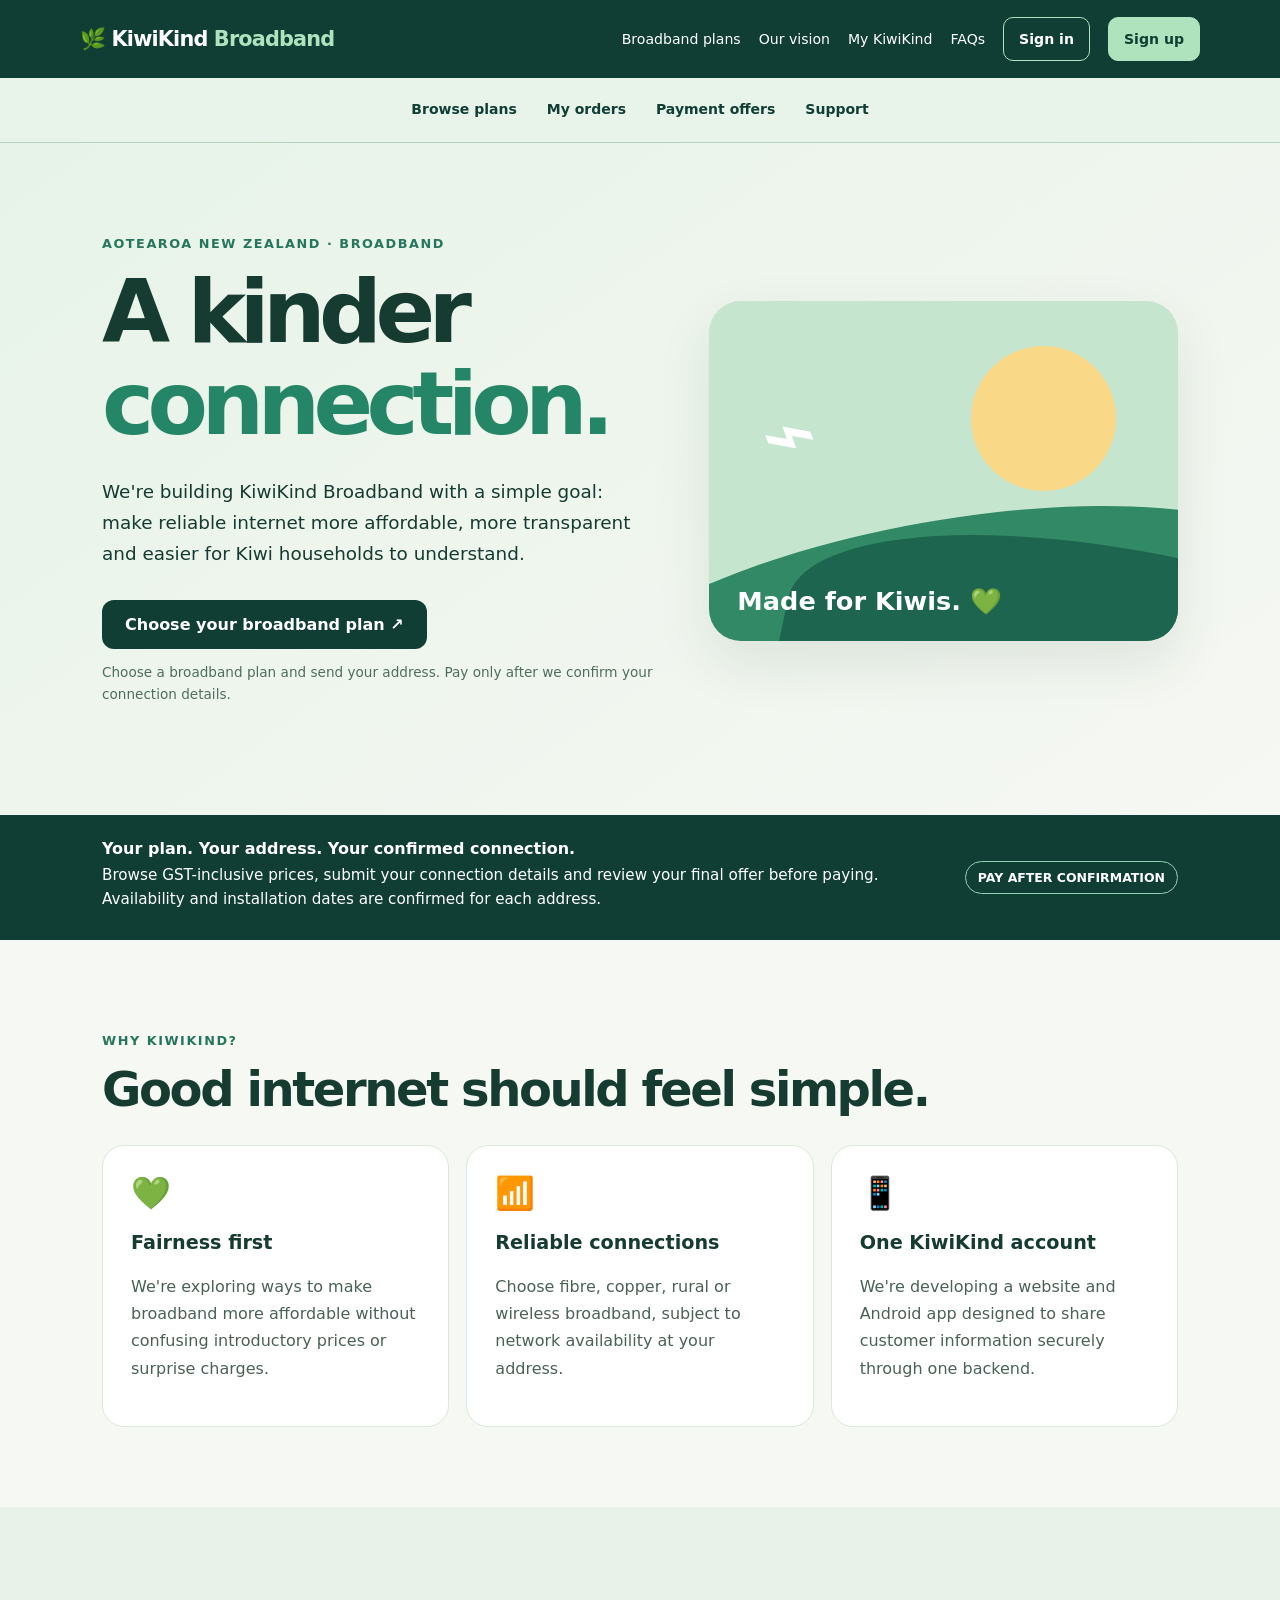
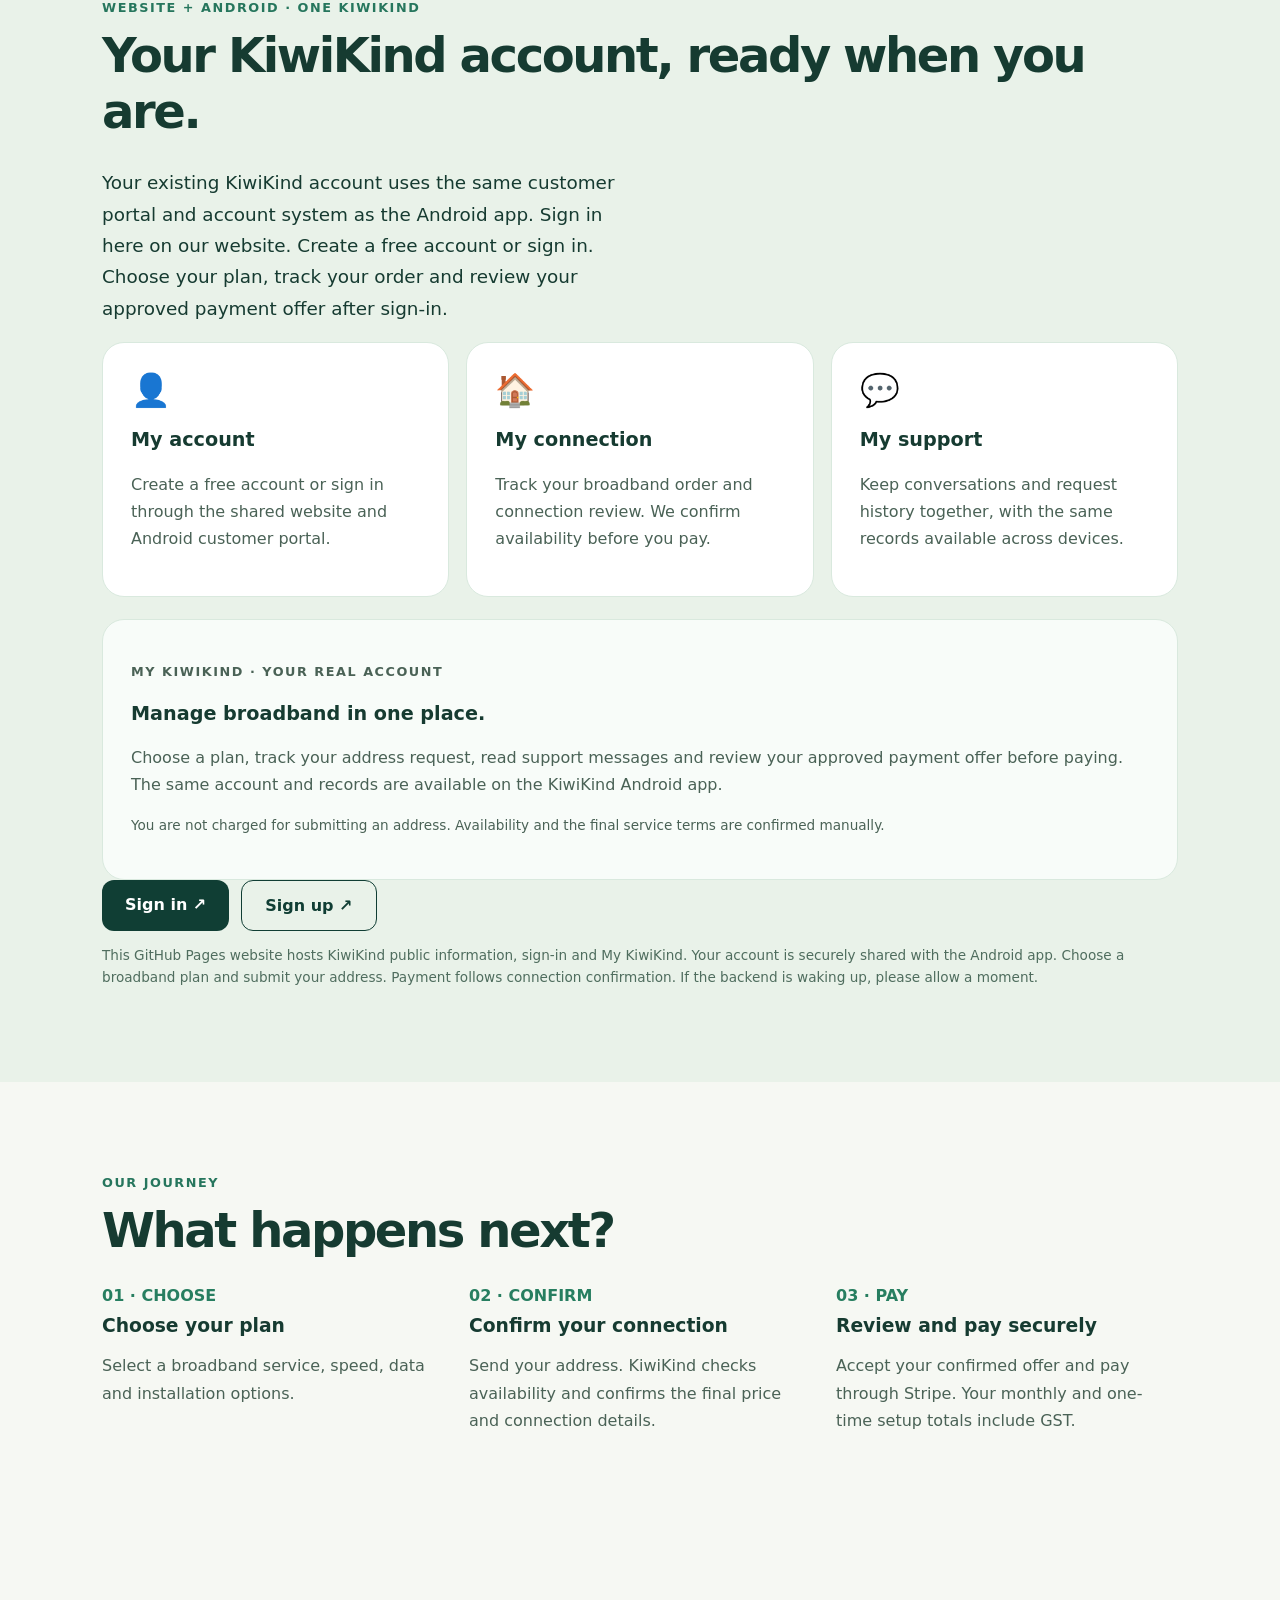
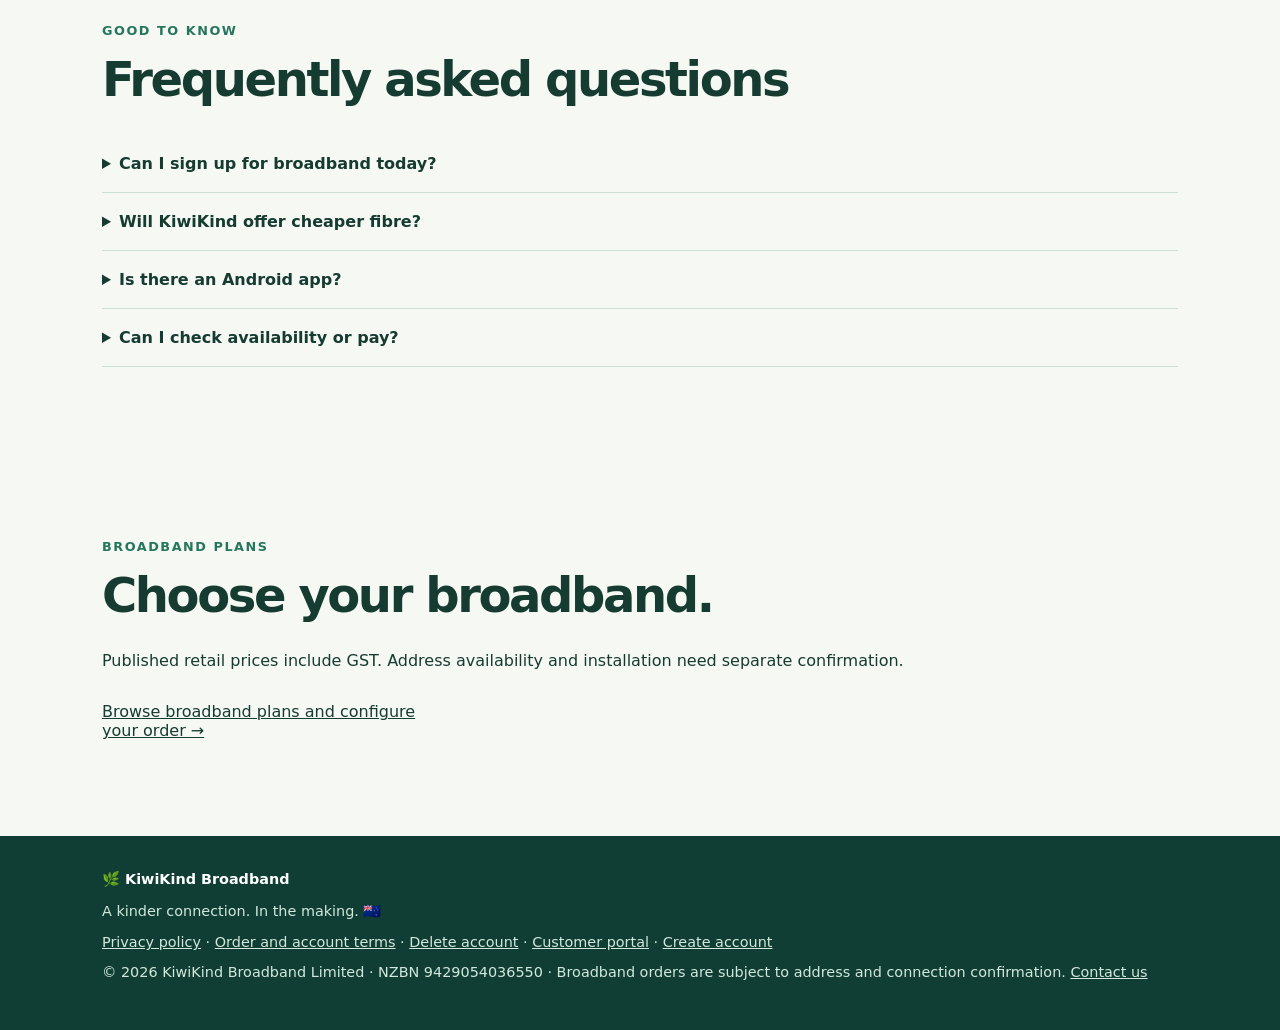
==== commit f38fa29b: "Remove customer preview and sandbox links; emphasize real approved broadband requests" ====
--- a/index.html
+++ b/index.html
@@ -1,5 +1,5 @@
-<!doctype html><html lang="en-NZ"><head><meta charset="utf-8"><meta name="viewport" content="width=device-width,initial-scale=1"><meta name="theme-color" content="#103e34"><meta name="description" content="KiwiKind Broadband — building a kinder, more affordable broadband future for Aotearoa New Zealand. Pre-launch."><title>KiwiKind Broadband — A kinder connection</title><style>
+<!doctype html><html lang="en-NZ"><head><meta charset="utf-8"><meta name="viewport" content="width=device-width,initial-scale=1"><meta name="theme-color" content="#103e34"><meta name="description" content="KiwiKind Broadband NZ — compare plans and request an address review with GST-inclusive prices. Pay after the final offer is approved."><title>KiwiKind Broadband — A kinder connection</title><style>
 :root{font-family:system-ui,-apple-system,Segoe UI,sans-serif;color:#163b31;background:#f6f8f3}*{box-sizing:border-box}html{scroll-behavior:smooth}body{margin:0}a{color:inherit}header{background:#103e34;color:white;padding:17px max(20px,calc((100% - 1120px)/2));display:flex;align-items:center;justify-content:space-between;gap:12px}.logo{font-weight:850;font-size:1.3rem;letter-spacing:-.04em;text-decoration:none}.logo span{color:#aee3bd}nav{display:flex;gap:18px;font-size:.88rem}nav a{text-decoration:none}nav a:hover{text-decoration:underline}.wrap{max-width:1120px;margin:auto;padding:0 22px}.hero{background:linear-gradient(145deg,#e7f3e8,#f6f8f3);padding:80px 0 95px}.hero-grid{display:grid;grid-template-columns:1.2fr 1fr;gap:45px;align-items:center}.eyebrow{font-size:.8rem;font-weight:800;letter-spacing:.12em;color:#26765d;text-transform:uppercase}.hero h1{font-size:clamp(3rem,7vw,5.5rem);letter-spacing:-.075em;line-height:1.05;margin:15px 0 25px}.hero h1 em{color:#258667;font-style:normal}.lead{font-size:1.15rem;line-height:1.7;max-width:540px}.cta{display:inline-block;background:#103e34;color:white;padding:15px 23px;border-radius:12px;text-decoration:none;font-weight:750;margin-top:12px}.small{font-size:.85rem;color:#4f6d5e;line-height:1.6}.illustration{min-height:340px;background:#c6e5cf;border-radius:32px;position:relative;overflow:hidden;box-shadow:0 22px 55px #123b2c19}.sun{position:absolute;width:145px;height:145px;background:#f9d988;border-radius:50%;top:45px;right:62px}.hill{position:absolute;width:160%;height:240px;border-radius:50% 50% 0 0;left:-30%;bottom:-120px;background:#318966;transform:rotate(-10deg)}.hill.two{background:#1d654e;left:15%;bottom:-155px;transform:rotate(12deg)}.wifi{position:absolute;top:80px;left:52px;font-size:90px;color:#fff;transform:rotate(-20deg)}.art-label{position:absolute;bottom:25px;left:28px;color:white;font-size:1.6rem;font-weight:850;z-index:2}.notice{background:#103e34;color:white;padding:24px 0}.notice .wrap{display:flex;gap:18px;align-items:center;justify-content:space-between}.notice p{margin:5px 0;font-size:.95rem;line-height:1.6}.chip{border:1px solid #92cfb4;padding:8px 12px;border-radius:30px;white-space:nowrap;font-size:.78rem;font-weight:800}.section{padding:80px 0}.section h2{font-size:clamp(2rem,5vw,3rem);letter-spacing:-.05em;margin:8px 0 28px}.cards{display:grid;grid-template-columns:repeat(3,1fr);gap:17px}.card{background:white;border:1px solid #d9e9de;border-radius:22px;padding:28px;min-height:220px}.card .icon{font-size:2rem}.card h3{font-size:1.2rem}.card p{line-height:1.7;color:#4a6256}.muted{background:#e9f2e9}.steps{display:grid;grid-template-columns:repeat(3,1fr);gap:25px}.step b{color:#277e60}.step h3{margin:10px 0}.step p{line-height:1.7;color:#4a6256}.faq details{border-bottom:1px solid #ccddd2;padding:19px 0}.faq summary{cursor:pointer;font-weight:750}.faq details p{line-height:1.7;color:#4a6256}footer{background:#103e34;color:white;padding:35px 0;font-size:.9rem}footer p{color:#d2e8dc}@media(max-width:750px){.hero{padding:45px 0 60px}.hero-grid{grid-template-columns:1fr;gap:26px}.illustration{min-height:240px}.cards,.steps{grid-template-columns:1fr}.notice .wrap{align-items:flex-start;flex-direction:column}.section{padding:55px 0}nav{gap:10px;font-size:.8rem}header{padding:16px 20px}}
 /* Keep the public landing page usable on narrow phones. */html,body{max-width:100%;overflow-x:clip}.hero-grid,.hero-grid>*,.wrap{min-width:0}@media(max-width:600px){.hero h1{font-size:clamp(38px,10vw,58px);letter-spacing:-.045em;overflow-wrap:anywhere}.eyebrow{letter-spacing:.06em;overflow-wrap:anywhere}.lead{font-size:1rem}.hero{padding:35px 0 45px}header{flex-wrap:wrap;gap:10px}nav{flex-wrap:wrap;gap:10px}.wrap{padding-left:18px;padding-right:18px}}/* Account links use the existing Django portal and its shared account system. */
 header{flex-wrap:wrap}nav{align-items:center;flex-wrap:wrap}.account-link{display:inline-flex;align-items:center;justify-content:center;min-height:44px;padding:8px 15px;border:1px solid #aee3bd;border-radius:10px;font-weight:750;white-space:nowrap}nav .account-link:hover{text-decoration:none;background:#235748}.account-link.signup{background:#aee3bd;color:#103e34}nav .account-link.signup:hover{background:#c6edcf}.account-actions{display:flex;flex-wrap:wrap;gap:12px}.account-actions .cta{margin-top:0}.cta.secondary{background:transparent;color:#103e34;border:1px solid #103e34}a:focus-visible{outline:3px solid #d88c25;outline-offset:4px}@media(max-width:600px){nav{width:100%}}
-</style><link rel="stylesheet" href="./navigation.css"><script src="./navigation.js" defer></script></head><body><header><a class="logo" href="#home">🌿 KiwiKind <span>Broadband</span></a><nav aria-label="Main navigation"><a href="./broadband.html">Broadband plans</a><a href="#why">Our vision</a><a href="#mykiwikind">My KiwiKind</a><a href="#questions">FAQs</a><a class="account-link" href="./account.html#signin">Sign in</a><a class="account-link signup" href="./account.html#signup">Sign up</a></nav></header><main><section class="hero" id="home"><div class="wrap hero-grid"><div><p class="eyebrow">Aotearoa New Zealand · Broadband</p><h1>A kinder <em>connection.</em></h1><p class="lead">We're building KiwiKind Broadband with a simple goal: make reliable internet more affordable, more transparent and easier for Kiwi households to understand.</p><a class="cta" href="./broadband.html">Choose your broadband plan ↗</a><p class="small">Choose a broadband plan and send your address. Pay only after we confirm your connection details.</p></div><div class="illustration" role="img" aria-label="Illustration of green hills and sunshine"><div class="sun"></div><div class="wifi">⌁</div><div class="hill"></div><div class="hill two"></div><div class="art-label">Made for Kiwis. 💚</div></div></div></section><div class="notice"><div class="wrap"><div><strong>Your plan. Your address. Your confirmed connection.</strong><p>Browse GST-inclusive prices, submit your connection details and review your final offer before paying. Availability and installation dates are confirmed for each address.</p></div><span class="chip">PAY AFTER CONFIRMATION</span></div></div><section class="section" id="why"><div class="wrap"><p class="eyebrow">Why KiwiKind?</p><h2>Good internet should feel simple.</h2><div class="cards"><article class="card"><div class="icon">💚</div><h3>Fairness first</h3><p>We're exploring ways to make broadband more affordable without confusing introductory prices or surprise charges.</p></article><article class="card"><div class="icon">📶</div><h3>Reliable connections</h3><p>Choose fibre, copper, rural or wireless broadband, subject to network availability at your address.</p></article><article class="card"><div class="icon">📱</div><h3>One KiwiKind account</h3><p>We're developing a website and Android app designed to share customer information securely through one backend.</p></article></div></div></section><section class="section muted" id="mykiwikind"><div class="wrap"><p class="eyebrow">Website + Android · One KiwiKind</p><h2>Meet My KiwiKind.</h2><p class="lead">Your existing KiwiKind account uses the same customer portal and account system as the Android app. Sign in here on our website. Create a free account or sign in. Choose your plan, track your order and review your approved payment offer after sign-in.</p><div class="cards"><article class="card"><div class="icon">👤</div><h3>My account</h3><p>Create a free account or sign in through the shared website and Android customer portal.</p></article><article class="card"><div class="icon">🏠</div><h3>My connection</h3><p>Track your broadband order and connection review. We confirm availability before you pay.</p></article><article class="card"><div class="icon">💬</div><h3>My support</h3><p>Keep conversations and request history together, with the same records available across devices.</p></article></div><div class="card" style="margin-top:22px;min-height:0;background:#f8fcf9"><p class="eyebrow">My KiwiKind · Dashboard preview</p><h3 style="font-size:1.65rem;margin:8px 0">Kia ora, welcome home. 💚</h3><p class="small">This is a visual demonstration. No account information is loaded or stored.</p><div style="display:grid;grid-template-columns:repeat(auto-fit,minmax(175px,1fr));gap:12px;margin-top:18px"><div style="background:#e7f3e8;border-radius:14px;padding:18px"><strong>Connection</strong><p class="small">No active service</p></div><div style="background:#e7f3e8;border-radius:14px;padding:18px"><strong>Support</strong><p class="small">No conversations</p></div><div style="background:#e7f3e8;border-radius:14px;padding:18px"><strong>Billing</strong><p class="small">Private offers after sign-in</p></div></div></div><p class="small">Dashboard design preview only. Open My KiwiKind below to access your existing account. Submit a plan for connection confirmation; payments require your approved final offer.</p><div class="account-actions" aria-label="Customer account"><a class="cta" href="./account.html#signin">Sign in ↗</a><a class="cta secondary" href="./account.html#signup">Sign up ↗</a></div><p class="small">This GitHub Pages website hosts KiwiKind public information, sign-in and My KiwiKind. Your account is securely shared with the Android app. Choose a broadband plan and submit your address. Payment follows connection confirmation. If the backend is waking up, please allow a moment.</p></div></section><section class="section" id="progress"><div class="wrap"><p class="eyebrow">Our journey</p><h2>What happens next?</h2><div class="steps"><div class="step"><b>01 · CHOOSE</b><h3>Choose your plan</h3><p>Select a broadband service, speed, data and installation options.</p></div><div class="step"><b>02 · CONFIRM</b><h3>Confirm your connection</h3><p>Send your address. KiwiKind checks availability and confirms the final price and connection details.</p></div><div class="step"><b>03 · PAY</b><h3>Review and pay securely</h3><p>Accept your confirmed offer and pay through Stripe. Your monthly and one-time setup totals include GST.</p></div></div></div></section><section class="section faq" id="questions"><div class="wrap"><p class="eyebrow">Good to know</p><h2>Frequently asked questions</h2><details><summary>Can I sign up for broadband today?</summary><p>Yes. Choose a plan and submit your address and connection details. We confirm availability and the final offer before you pay.</p></details><details><summary>Will KiwiKind offer cheaper fibre?</summary><p>Our broadband catalogue shows monthly and setup totals including GST. Compare the options and review your confirmed offer before payment.</p></details><details><summary>Is there an Android app?</summary><p>The Android app is available to existing closed testers. It is not a public Play Store release.</p></details><details><summary>Can I check availability or pay?</summary><p>Submit your address with your chosen plan. We check availability manually; after confirmation, your payment offer appears under Billing on the website and app.</p></details></div></section><section class="section" id="plans"><div class="wrap"><p class="eyebrow">Broadband plans</p><h2>Choose your broadband.</h2><p>Published retail prices include GST. Address availability and installation need separate confirmation.</p><div id="public-plans" class="cards" aria-live="polite"><p><a href="./broadband.html">Browse broadband plans and configure your order →</a></p></div></div></section></main><footer><div class="wrap"><strong>🌿 KiwiKind Broadband</strong><p>A kinder connection. In the making. 🇳🇿</p><p><a href="./privacy.html">Privacy policy</a> · <a href="./terms.html">Order and account terms</a> · <a href="./account-deletion.html">Delete account</a> · <a href="./account.html#signin">Customer portal</a> · <a href="./account.html#signup">Create account</a></p><p>© 2026 KiwiKind Broadband Limited · NZBN 9429054036550 · Broadband orders are subject to address and connection confirmation. <a href="mailto:kiwikindbroadband@gmail.com">Contact us</a></p></div></footer><script src="plans.js" defer></script></body></html>+</style><link rel="stylesheet" href="./navigation.css"><script src="./navigation.js" defer></script></head><body><header><a class="logo" href="#home">🌿 KiwiKind <span>Broadband</span></a><nav aria-label="Main navigation"><a href="./broadband.html">Broadband plans</a><a href="#why">Our vision</a><a href="#mykiwikind">My KiwiKind</a><a href="#questions">FAQs</a><a class="account-link" href="./account.html#signin">Sign in</a><a class="account-link signup" href="./account.html#signup">Sign up</a></nav></header><main><section class="hero" id="home"><div class="wrap hero-grid"><div><p class="eyebrow">Aotearoa New Zealand · Broadband</p><h1>A kinder <em>connection.</em></h1><p class="lead">We're building KiwiKind Broadband with a simple goal: make reliable internet more affordable, more transparent and easier for Kiwi households to understand.</p><a class="cta" href="./broadband.html">Choose your broadband plan ↗</a><p class="small">Choose a broadband plan and send your address. Pay only after we confirm your connection details.</p></div><div class="illustration" role="img" aria-label="Illustration of green hills and sunshine"><div class="sun"></div><div class="wifi">⌁</div><div class="hill"></div><div class="hill two"></div><div class="art-label">Made for Kiwis. 💚</div></div></div></section><div class="notice"><div class="wrap"><div><strong>Your plan. Your address. Your confirmed connection.</strong><p>Browse GST-inclusive prices, submit your connection details and review your final offer before paying. Availability and installation dates are confirmed for each address.</p></div><span class="chip">PAY AFTER CONFIRMATION</span></div></div><section class="section" id="why"><div class="wrap"><p class="eyebrow">Why KiwiKind?</p><h2>Good internet should feel simple.</h2><div class="cards"><article class="card"><div class="icon">💚</div><h3>Fairness first</h3><p>We're exploring ways to make broadband more affordable without confusing introductory prices or surprise charges.</p></article><article class="card"><div class="icon">📶</div><h3>Reliable connections</h3><p>Choose fibre, copper, rural or wireless broadband, subject to network availability at your address.</p></article><article class="card"><div class="icon">📱</div><h3>One KiwiKind account</h3><p>We're developing a website and Android app designed to share customer information securely through one backend.</p></article></div></div></section><section class="section muted" id="mykiwikind"><div class="wrap"><p class="eyebrow">Website + Android · One KiwiKind</p><h2>Your KiwiKind account, ready when you are.</h2><p class="lead">Your existing KiwiKind account uses the same customer portal and account system as the Android app. Sign in here on our website. Create a free account or sign in. Choose your plan, track your order and review your approved payment offer after sign-in.</p><div class="cards"><article class="card"><div class="icon">👤</div><h3>My account</h3><p>Create a free account or sign in through the shared website and Android customer portal.</p></article><article class="card"><div class="icon">🏠</div><h3>My connection</h3><p>Track your broadband order and connection review. We confirm availability before you pay.</p></article><article class="card"><div class="icon">💬</div><h3>My support</h3><p>Keep conversations and request history together, with the same records available across devices.</p></article></div><div class="card" style="margin-top:22px;min-height:0;background:#f8fcf9"><p class="eyebrow">My KiwiKind · Your real account</p><h3>Manage broadband in one place.</h3><p>Choose a plan, track your address request, read support messages and review your approved payment offer before paying. The same account and records are available on the KiwiKind Android app.</p><p class="small">You are not charged for submitting an address. Availability and the final service terms are confirmed manually.</p></div><div class="account-actions" aria-label="Customer account"><a class="cta" href="./account.html#signin">Sign in ↗</a><a class="cta secondary" href="./account.html#signup">Sign up ↗</a></div><p class="small">This GitHub Pages website hosts KiwiKind public information, sign-in and My KiwiKind. Your account is securely shared with the Android app. Choose a broadband plan and submit your address. Payment follows connection confirmation. If the backend is waking up, please allow a moment.</p></div></section><section class="section" id="progress"><div class="wrap"><p class="eyebrow">Our journey</p><h2>What happens next?</h2><div class="steps"><div class="step"><b>01 · CHOOSE</b><h3>Choose your plan</h3><p>Select a broadband service, speed, data and installation options.</p></div><div class="step"><b>02 · CONFIRM</b><h3>Confirm your connection</h3><p>Send your address. KiwiKind checks availability and confirms the final price and connection details.</p></div><div class="step"><b>03 · PAY</b><h3>Review and pay securely</h3><p>Accept your confirmed offer and pay through Stripe. Your monthly and one-time setup totals include GST.</p></div></div></div></section><section class="section faq" id="questions"><div class="wrap"><p class="eyebrow">Good to know</p><h2>Frequently asked questions</h2><details><summary>Can I sign up for broadband today?</summary><p>Yes. Choose a plan and submit your address and connection details. We confirm availability and the final offer before you pay.</p></details><details><summary>Will KiwiKind offer cheaper fibre?</summary><p>Our broadband catalogue shows monthly and setup totals including GST. Compare the options and review your confirmed offer before payment.</p></details><details><summary>Is there an Android app?</summary><p>The Android app is available to existing closed testers. It is not a public Play Store release.</p></details><details><summary>Can I check availability or pay?</summary><p>Submit your address with your chosen plan. We check availability manually; after confirmation, your payment offer appears under Billing on the website and app.</p></details></div></section><section class="section" id="plans"><div class="wrap"><p class="eyebrow">Broadband plans</p><h2>Choose your broadband.</h2><p>Published retail prices include GST. Address availability and installation need separate confirmation.</p><div id="public-plans" class="cards" aria-live="polite"><p><a href="./broadband.html">Browse broadband plans and configure your order →</a></p></div></div></section></main><footer><div class="wrap"><strong>🌿 KiwiKind Broadband</strong><p>A kinder connection. In the making. 🇳🇿</p><p><a href="./privacy.html">Privacy policy</a> · <a href="./terms.html">Order and account terms</a> · <a href="./account-deletion.html">Delete account</a> · <a href="./account.html#signin">Customer portal</a> · <a href="./account.html#signup">Create account</a></p><p>© 2026 KiwiKind Broadband Limited · NZBN 9429054036550 · Broadband orders are subject to address and connection confirmation. <a href="mailto:kiwikindbroadband@gmail.com">Contact us</a></p></div></footer><script src="plans.js" defer></script></body></html>
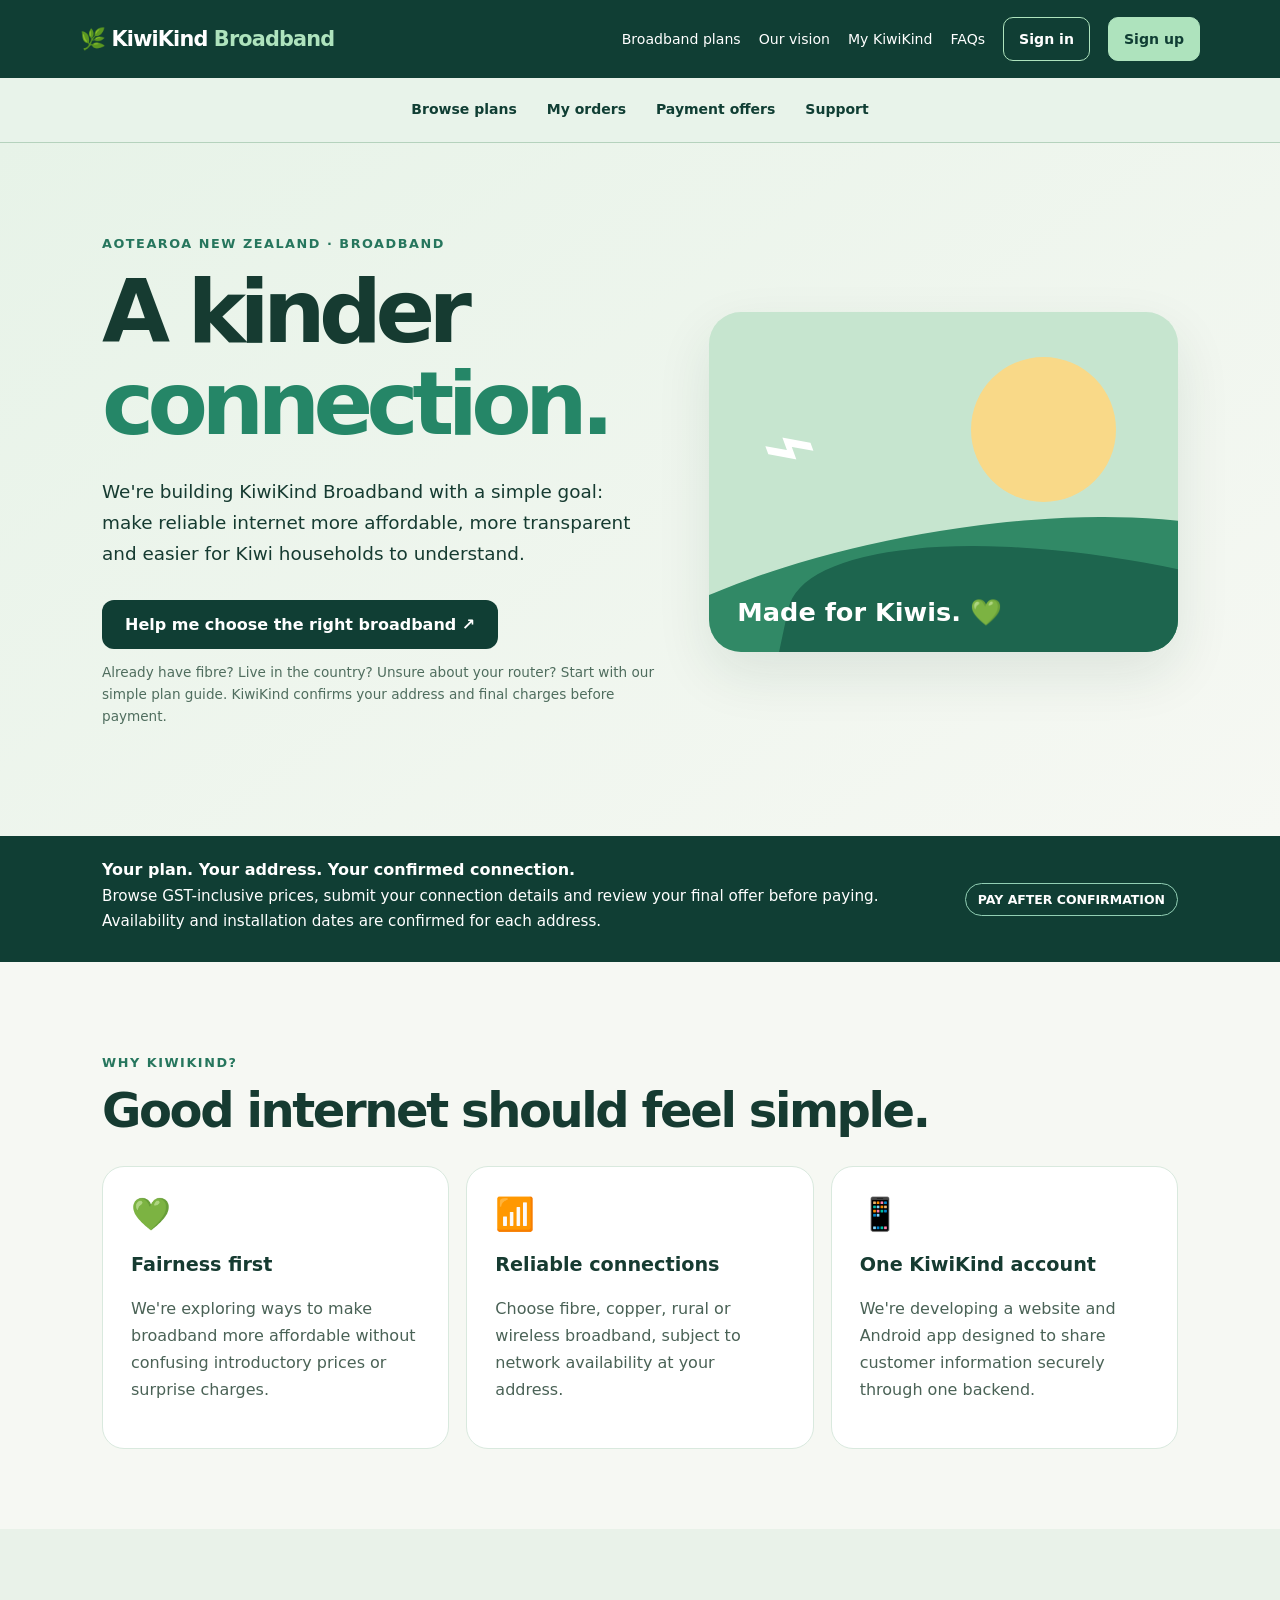
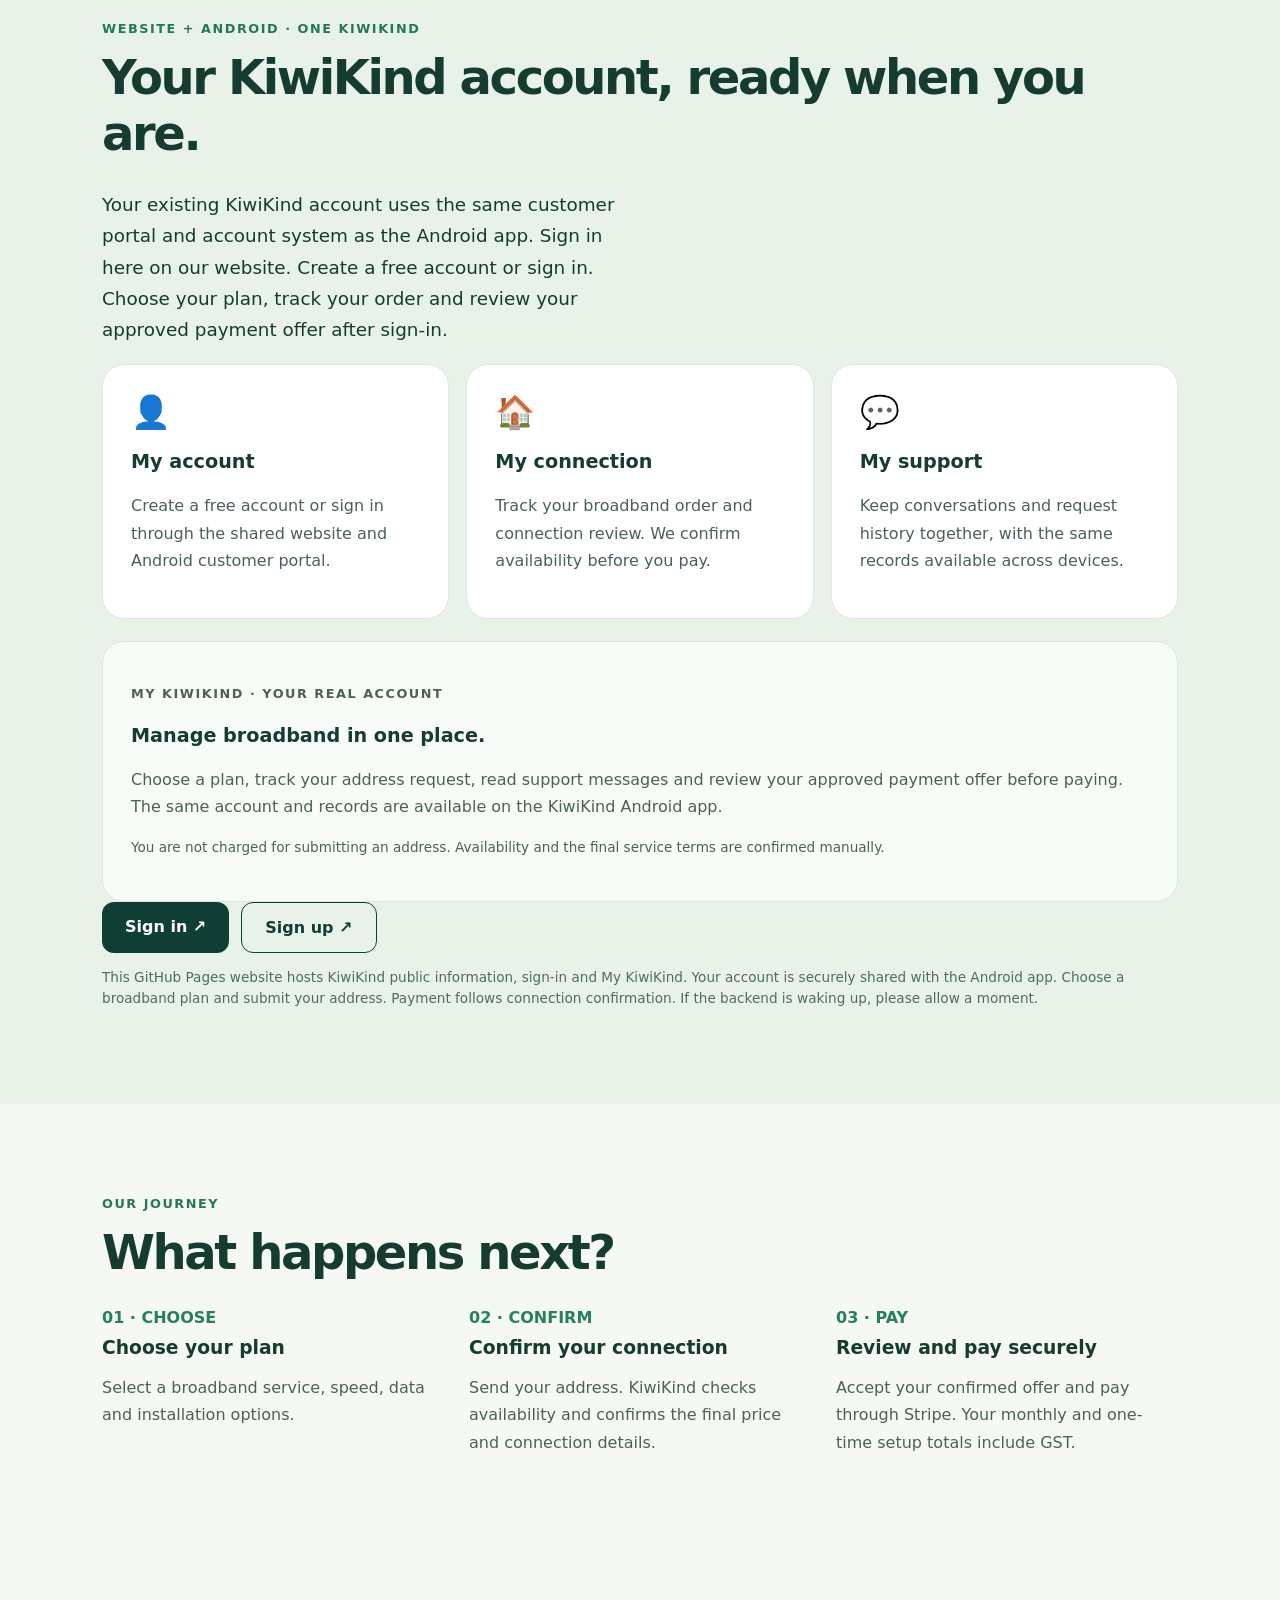
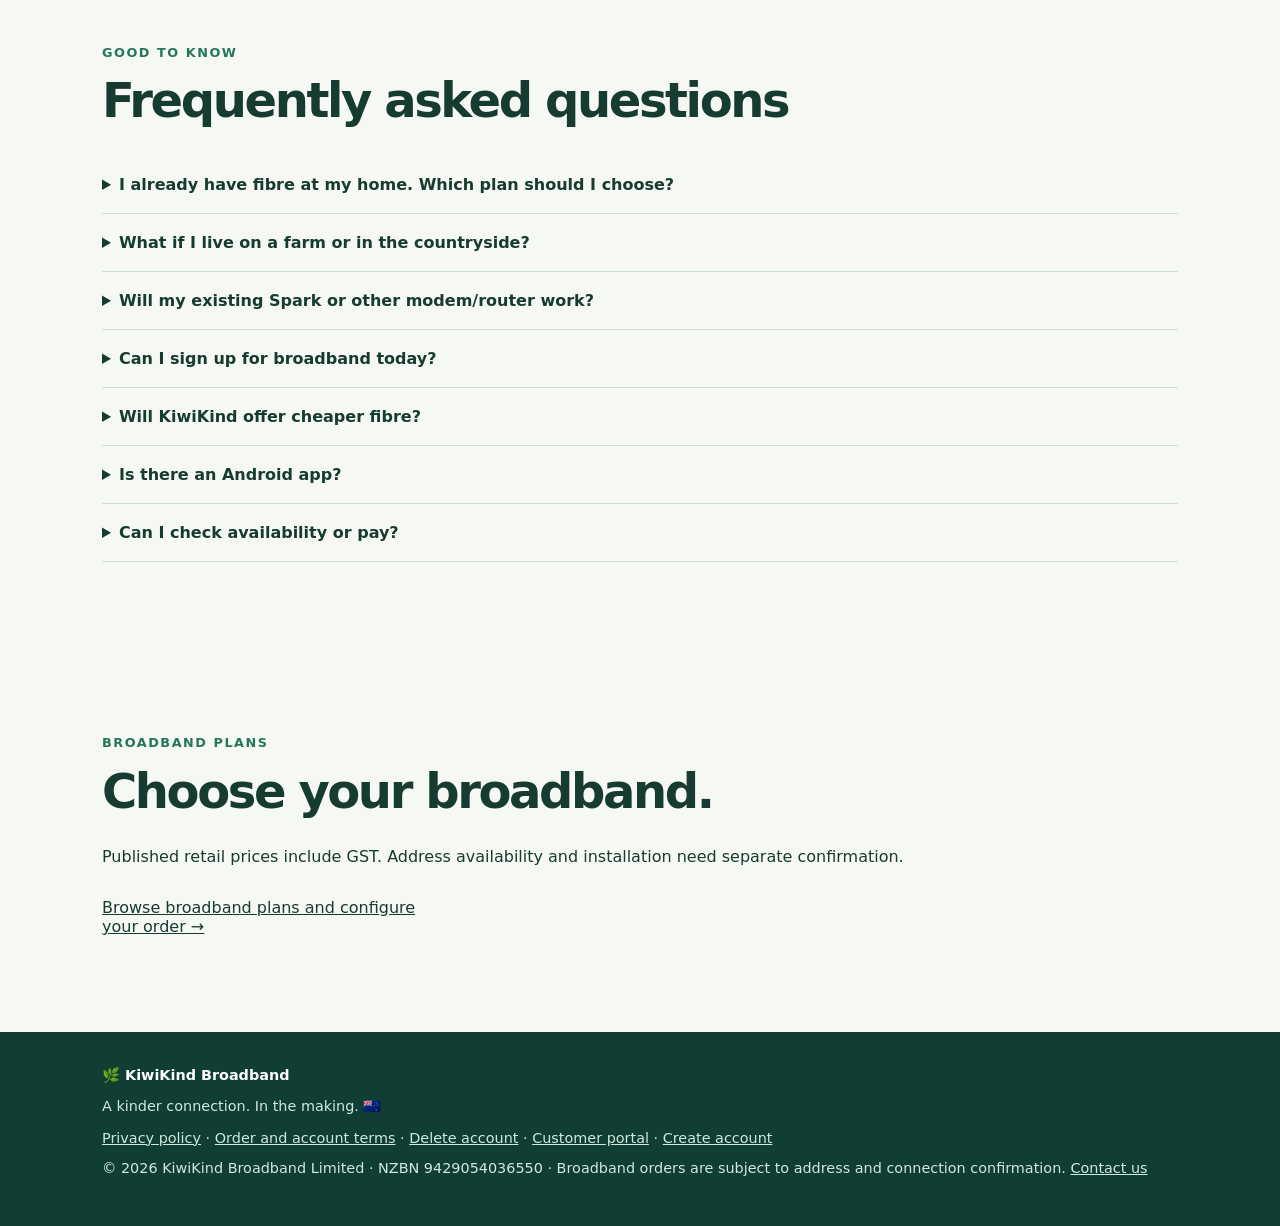
==== commit 92cadcaf: "Point homepage customers to guided fibre/rural plan finder and clarify router FAQs" ====
--- a/index.html
+++ b/index.html
@@ -2,4 +2,4 @@
 :root{font-family:system-ui,-apple-system,Segoe UI,sans-serif;color:#163b31;background:#f6f8f3}*{box-sizing:border-box}html{scroll-behavior:smooth}body{margin:0}a{color:inherit}header{background:#103e34;color:white;padding:17px max(20px,calc((100% - 1120px)/2));display:flex;align-items:center;justify-content:space-between;gap:12px}.logo{font-weight:850;font-size:1.3rem;letter-spacing:-.04em;text-decoration:none}.logo span{color:#aee3bd}nav{display:flex;gap:18px;font-size:.88rem}nav a{text-decoration:none}nav a:hover{text-decoration:underline}.wrap{max-width:1120px;margin:auto;padding:0 22px}.hero{background:linear-gradient(145deg,#e7f3e8,#f6f8f3);padding:80px 0 95px}.hero-grid{display:grid;grid-template-columns:1.2fr 1fr;gap:45px;align-items:center}.eyebrow{font-size:.8rem;font-weight:800;letter-spacing:.12em;color:#26765d;text-transform:uppercase}.hero h1{font-size:clamp(3rem,7vw,5.5rem);letter-spacing:-.075em;line-height:1.05;margin:15px 0 25px}.hero h1 em{color:#258667;font-style:normal}.lead{font-size:1.15rem;line-height:1.7;max-width:540px}.cta{display:inline-block;background:#103e34;color:white;padding:15px 23px;border-radius:12px;text-decoration:none;font-weight:750;margin-top:12px}.small{font-size:.85rem;color:#4f6d5e;line-height:1.6}.illustration{min-height:340px;background:#c6e5cf;border-radius:32px;position:relative;overflow:hidden;box-shadow:0 22px 55px #123b2c19}.sun{position:absolute;width:145px;height:145px;background:#f9d988;border-radius:50%;top:45px;right:62px}.hill{position:absolute;width:160%;height:240px;border-radius:50% 50% 0 0;left:-30%;bottom:-120px;background:#318966;transform:rotate(-10deg)}.hill.two{background:#1d654e;left:15%;bottom:-155px;transform:rotate(12deg)}.wifi{position:absolute;top:80px;left:52px;font-size:90px;color:#fff;transform:rotate(-20deg)}.art-label{position:absolute;bottom:25px;left:28px;color:white;font-size:1.6rem;font-weight:850;z-index:2}.notice{background:#103e34;color:white;padding:24px 0}.notice .wrap{display:flex;gap:18px;align-items:center;justify-content:space-between}.notice p{margin:5px 0;font-size:.95rem;line-height:1.6}.chip{border:1px solid #92cfb4;padding:8px 12px;border-radius:30px;white-space:nowrap;font-size:.78rem;font-weight:800}.section{padding:80px 0}.section h2{font-size:clamp(2rem,5vw,3rem);letter-spacing:-.05em;margin:8px 0 28px}.cards{display:grid;grid-template-columns:repeat(3,1fr);gap:17px}.card{background:white;border:1px solid #d9e9de;border-radius:22px;padding:28px;min-height:220px}.card .icon{font-size:2rem}.card h3{font-size:1.2rem}.card p{line-height:1.7;color:#4a6256}.muted{background:#e9f2e9}.steps{display:grid;grid-template-columns:repeat(3,1fr);gap:25px}.step b{color:#277e60}.step h3{margin:10px 0}.step p{line-height:1.7;color:#4a6256}.faq details{border-bottom:1px solid #ccddd2;padding:19px 0}.faq summary{cursor:pointer;font-weight:750}.faq details p{line-height:1.7;color:#4a6256}footer{background:#103e34;color:white;padding:35px 0;font-size:.9rem}footer p{color:#d2e8dc}@media(max-width:750px){.hero{padding:45px 0 60px}.hero-grid{grid-template-columns:1fr;gap:26px}.illustration{min-height:240px}.cards,.steps{grid-template-columns:1fr}.notice .wrap{align-items:flex-start;flex-direction:column}.section{padding:55px 0}nav{gap:10px;font-size:.8rem}header{padding:16px 20px}}
 /* Keep the public landing page usable on narrow phones. */html,body{max-width:100%;overflow-x:clip}.hero-grid,.hero-grid>*,.wrap{min-width:0}@media(max-width:600px){.hero h1{font-size:clamp(38px,10vw,58px);letter-spacing:-.045em;overflow-wrap:anywhere}.eyebrow{letter-spacing:.06em;overflow-wrap:anywhere}.lead{font-size:1rem}.hero{padding:35px 0 45px}header{flex-wrap:wrap;gap:10px}nav{flex-wrap:wrap;gap:10px}.wrap{padding-left:18px;padding-right:18px}}/* Account links use the existing Django portal and its shared account system. */
 header{flex-wrap:wrap}nav{align-items:center;flex-wrap:wrap}.account-link{display:inline-flex;align-items:center;justify-content:center;min-height:44px;padding:8px 15px;border:1px solid #aee3bd;border-radius:10px;font-weight:750;white-space:nowrap}nav .account-link:hover{text-decoration:none;background:#235748}.account-link.signup{background:#aee3bd;color:#103e34}nav .account-link.signup:hover{background:#c6edcf}.account-actions{display:flex;flex-wrap:wrap;gap:12px}.account-actions .cta{margin-top:0}.cta.secondary{background:transparent;color:#103e34;border:1px solid #103e34}a:focus-visible{outline:3px solid #d88c25;outline-offset:4px}@media(max-width:600px){nav{width:100%}}
-</style><link rel="stylesheet" href="./navigation.css"><script src="./navigation.js" defer></script></head><body><header><a class="logo" href="#home">🌿 KiwiKind <span>Broadband</span></a><nav aria-label="Main navigation"><a href="./broadband.html">Broadband plans</a><a href="#why">Our vision</a><a href="#mykiwikind">My KiwiKind</a><a href="#questions">FAQs</a><a class="account-link" href="./account.html#signin">Sign in</a><a class="account-link signup" href="./account.html#signup">Sign up</a></nav></header><main><section class="hero" id="home"><div class="wrap hero-grid"><div><p class="eyebrow">Aotearoa New Zealand · Broadband</p><h1>A kinder <em>connection.</em></h1><p class="lead">We're building KiwiKind Broadband with a simple goal: make reliable internet more affordable, more transparent and easier for Kiwi households to understand.</p><a class="cta" href="./broadband.html">Choose your broadband plan ↗</a><p class="small">Choose a broadband plan and send your address. Pay only after we confirm your connection details.</p></div><div class="illustration" role="img" aria-label="Illustration of green hills and sunshine"><div class="sun"></div><div class="wifi">⌁</div><div class="hill"></div><div class="hill two"></div><div class="art-label">Made for Kiwis. 💚</div></div></div></section><div class="notice"><div class="wrap"><div><strong>Your plan. Your address. Your confirmed connection.</strong><p>Browse GST-inclusive prices, submit your connection details and review your final offer before paying. Availability and installation dates are confirmed for each address.</p></div><span class="chip">PAY AFTER CONFIRMATION</span></div></div><section class="section" id="why"><div class="wrap"><p class="eyebrow">Why KiwiKind?</p><h2>Good internet should feel simple.</h2><div class="cards"><article class="card"><div class="icon">💚</div><h3>Fairness first</h3><p>We're exploring ways to make broadband more affordable without confusing introductory prices or surprise charges.</p></article><article class="card"><div class="icon">📶</div><h3>Reliable connections</h3><p>Choose fibre, copper, rural or wireless broadband, subject to network availability at your address.</p></article><article class="card"><div class="icon">📱</div><h3>One KiwiKind account</h3><p>We're developing a website and Android app designed to share customer information securely through one backend.</p></article></div></div></section><section class="section muted" id="mykiwikind"><div class="wrap"><p class="eyebrow">Website + Android · One KiwiKind</p><h2>Your KiwiKind account, ready when you are.</h2><p class="lead">Your existing KiwiKind account uses the same customer portal and account system as the Android app. Sign in here on our website. Create a free account or sign in. Choose your plan, track your order and review your approved payment offer after sign-in.</p><div class="cards"><article class="card"><div class="icon">👤</div><h3>My account</h3><p>Create a free account or sign in through the shared website and Android customer portal.</p></article><article class="card"><div class="icon">🏠</div><h3>My connection</h3><p>Track your broadband order and connection review. We confirm availability before you pay.</p></article><article class="card"><div class="icon">💬</div><h3>My support</h3><p>Keep conversations and request history together, with the same records available across devices.</p></article></div><div class="card" style="margin-top:22px;min-height:0;background:#f8fcf9"><p class="eyebrow">My KiwiKind · Your real account</p><h3>Manage broadband in one place.</h3><p>Choose a plan, track your address request, read support messages and review your approved payment offer before paying. The same account and records are available on the KiwiKind Android app.</p><p class="small">You are not charged for submitting an address. Availability and the final service terms are confirmed manually.</p></div><div class="account-actions" aria-label="Customer account"><a class="cta" href="./account.html#signin">Sign in ↗</a><a class="cta secondary" href="./account.html#signup">Sign up ↗</a></div><p class="small">This GitHub Pages website hosts KiwiKind public information, sign-in and My KiwiKind. Your account is securely shared with the Android app. Choose a broadband plan and submit your address. Payment follows connection confirmation. If the backend is waking up, please allow a moment.</p></div></section><section class="section" id="progress"><div class="wrap"><p class="eyebrow">Our journey</p><h2>What happens next?</h2><div class="steps"><div class="step"><b>01 · CHOOSE</b><h3>Choose your plan</h3><p>Select a broadband service, speed, data and installation options.</p></div><div class="step"><b>02 · CONFIRM</b><h3>Confirm your connection</h3><p>Send your address. KiwiKind checks availability and confirms the final price and connection details.</p></div><div class="step"><b>03 · PAY</b><h3>Review and pay securely</h3><p>Accept your confirmed offer and pay through Stripe. Your monthly and one-time setup totals include GST.</p></div></div></div></section><section class="section faq" id="questions"><div class="wrap"><p class="eyebrow">Good to know</p><h2>Frequently asked questions</h2><details><summary>Can I sign up for broadband today?</summary><p>Yes. Choose a plan and submit your address and connection details. We confirm availability and the final offer before you pay.</p></details><details><summary>Will KiwiKind offer cheaper fibre?</summary><p>Our broadband catalogue shows monthly and setup totals including GST. Compare the options and review your confirmed offer before payment.</p></details><details><summary>Is there an Android app?</summary><p>The Android app is available to existing closed testers. It is not a public Play Store release.</p></details><details><summary>Can I check availability or pay?</summary><p>Submit your address with your chosen plan. We check availability manually; after confirmation, your payment offer appears under Billing on the website and app.</p></details></div></section><section class="section" id="plans"><div class="wrap"><p class="eyebrow">Broadband plans</p><h2>Choose your broadband.</h2><p>Published retail prices include GST. Address availability and installation need separate confirmation.</p><div id="public-plans" class="cards" aria-live="polite"><p><a href="./broadband.html">Browse broadband plans and configure your order →</a></p></div></div></section></main><footer><div class="wrap"><strong>🌿 KiwiKind Broadband</strong><p>A kinder connection. In the making. 🇳🇿</p><p><a href="./privacy.html">Privacy policy</a> · <a href="./terms.html">Order and account terms</a> · <a href="./account-deletion.html">Delete account</a> · <a href="./account.html#signin">Customer portal</a> · <a href="./account.html#signup">Create account</a></p><p>© 2026 KiwiKind Broadband Limited · NZBN 9429054036550 · Broadband orders are subject to address and connection confirmation. <a href="mailto:kiwikindbroadband@gmail.com">Contact us</a></p></div></footer><script src="plans.js" defer></script></body></html>+</style><link rel="stylesheet" href="./navigation.css"><script src="./navigation.js" defer></script></head><body><header><a class="logo" href="#home">🌿 KiwiKind <span>Broadband</span></a><nav aria-label="Main navigation"><a href="./broadband.html">Broadband plans</a><a href="#why">Our vision</a><a href="#mykiwikind">My KiwiKind</a><a href="#questions">FAQs</a><a class="account-link" href="./account.html#signin">Sign in</a><a class="account-link signup" href="./account.html#signup">Sign up</a></nav></header><main><section class="hero" id="home"><div class="wrap hero-grid"><div><p class="eyebrow">Aotearoa New Zealand · Broadband</p><h1>A kinder <em>connection.</em></h1><p class="lead">We're building KiwiKind Broadband with a simple goal: make reliable internet more affordable, more transparent and easier for Kiwi households to understand.</p><a class="cta" href="./broadband.html#plan-finder">Help me choose the right broadband ↗</a><p class="small">Already have fibre? Live in the country? Unsure about your router? Start with our simple plan guide. KiwiKind confirms your address and final charges before payment.</p></div><div class="illustration" role="img" aria-label="Illustration of green hills and sunshine"><div class="sun"></div><div class="wifi">⌁</div><div class="hill"></div><div class="hill two"></div><div class="art-label">Made for Kiwis. 💚</div></div></div></section><div class="notice"><div class="wrap"><div><strong>Your plan. Your address. Your confirmed connection.</strong><p>Browse GST-inclusive prices, submit your connection details and review your final offer before paying. Availability and installation dates are confirmed for each address.</p></div><span class="chip">PAY AFTER CONFIRMATION</span></div></div><section class="section" id="why"><div class="wrap"><p class="eyebrow">Why KiwiKind?</p><h2>Good internet should feel simple.</h2><div class="cards"><article class="card"><div class="icon">💚</div><h3>Fairness first</h3><p>We're exploring ways to make broadband more affordable without confusing introductory prices or surprise charges.</p></article><article class="card"><div class="icon">📶</div><h3>Reliable connections</h3><p>Choose fibre, copper, rural or wireless broadband, subject to network availability at your address.</p></article><article class="card"><div class="icon">📱</div><h3>One KiwiKind account</h3><p>We're developing a website and Android app designed to share customer information securely through one backend.</p></article></div></div></section><section class="section muted" id="mykiwikind"><div class="wrap"><p class="eyebrow">Website + Android · One KiwiKind</p><h2>Your KiwiKind account, ready when you are.</h2><p class="lead">Your existing KiwiKind account uses the same customer portal and account system as the Android app. Sign in here on our website. Create a free account or sign in. Choose your plan, track your order and review your approved payment offer after sign-in.</p><div class="cards"><article class="card"><div class="icon">👤</div><h3>My account</h3><p>Create a free account or sign in through the shared website and Android customer portal.</p></article><article class="card"><div class="icon">🏠</div><h3>My connection</h3><p>Track your broadband order and connection review. We confirm availability before you pay.</p></article><article class="card"><div class="icon">💬</div><h3>My support</h3><p>Keep conversations and request history together, with the same records available across devices.</p></article></div><div class="card" style="margin-top:22px;min-height:0;background:#f8fcf9"><p class="eyebrow">My KiwiKind · Your real account</p><h3>Manage broadband in one place.</h3><p>Choose a plan, track your address request, read support messages and review your approved payment offer before paying. The same account and records are available on the KiwiKind Android app.</p><p class="small">You are not charged for submitting an address. Availability and the final service terms are confirmed manually.</p></div><div class="account-actions" aria-label="Customer account"><a class="cta" href="./account.html#signin">Sign in ↗</a><a class="cta secondary" href="./account.html#signup">Sign up ↗</a></div><p class="small">This GitHub Pages website hosts KiwiKind public information, sign-in and My KiwiKind. Your account is securely shared with the Android app. Choose a broadband plan and submit your address. Payment follows connection confirmation. If the backend is waking up, please allow a moment.</p></div></section><section class="section" id="progress"><div class="wrap"><p class="eyebrow">Our journey</p><h2>What happens next?</h2><div class="steps"><div class="step"><b>01 · CHOOSE</b><h3>Choose your plan</h3><p>Select a broadband service, speed, data and installation options.</p></div><div class="step"><b>02 · CONFIRM</b><h3>Confirm your connection</h3><p>Send your address. KiwiKind checks availability and confirms the final price and connection details.</p></div><div class="step"><b>03 · PAY</b><h3>Review and pay securely</h3><p>Accept your confirmed offer and pay through Stripe. Your monthly and one-time setup totals include GST.</p></div></div></div></section><section class="section faq" id="questions"><div class="wrap"><p class="eyebrow">Good to know</p><h2>Frequently asked questions</h2><details><summary>I already have fibre at my home. Which plan should I choose?</summary><p>Start with a normal Fibre (UFB) plan if KiwiKind can serve your address. 500/100 Mbps is a useful starting point for a busy home; other speeds may suit your needs. <a href="./broadband.html#plan-finder">Use our easy plan guide →</a></p></details><details><summary>What if I live on a farm or in the countryside?</summary><p>Rural addresses sometimes have fibre too. Check the property first. Where fibre cannot be supplied, ask about RBI Rural or Fixed Wireless depending on coverage, equipment and data needs. The address is confirmed before payment.</p></details><details><summary>Will my existing Spark or other modem/router work?</summary><p>Not always. Fibre usually needs an Ethernet-WAN router connected to the fibre wall box (ONT), and some older or provider-locked modems are unsuitable. Please ask us to check your exact model and the required settings before relying on it. <a href="./broadband.html#understand-broadband">Read the compatibility guide →</a></p></details><details><summary>Can I sign up for broadband today?</summary><p>Yes. Choose a plan and submit your address and connection details. We confirm availability and the final offer before you pay.</p></details><details><summary>Will KiwiKind offer cheaper fibre?</summary><p>Our broadband catalogue shows monthly and setup totals including GST. Compare the options and review your confirmed offer before payment.</p></details><details><summary>Is there an Android app?</summary><p>The Android app is available to existing closed testers. It is not a public Play Store release.</p></details><details><summary>Can I check availability or pay?</summary><p>Submit your address with your chosen plan. We check availability manually; after confirmation, your payment offer appears under Billing on the website and app.</p></details></div></section><section class="section" id="plans"><div class="wrap"><p class="eyebrow">Broadband plans</p><h2>Choose your broadband.</h2><p>Published retail prices include GST. Address availability and installation need separate confirmation.</p><div id="public-plans" class="cards" aria-live="polite"><p><a href="./broadband.html">Browse broadband plans and configure your order →</a></p></div></div></section></main><footer><div class="wrap"><strong>🌿 KiwiKind Broadband</strong><p>A kinder connection. In the making. 🇳🇿</p><p><a href="./privacy.html">Privacy policy</a> · <a href="./terms.html">Order and account terms</a> · <a href="./account-deletion.html">Delete account</a> · <a href="./account.html#signin">Customer portal</a> · <a href="./account.html#signup">Create account</a></p><p>© 2026 KiwiKind Broadband Limited · NZBN 9429054036550 · Broadband orders are subject to address and connection confirmation. <a href="mailto:kiwikindbroadband@gmail.com">Contact us</a></p></div></footer><script src="plans.js" defer></script></body></html>
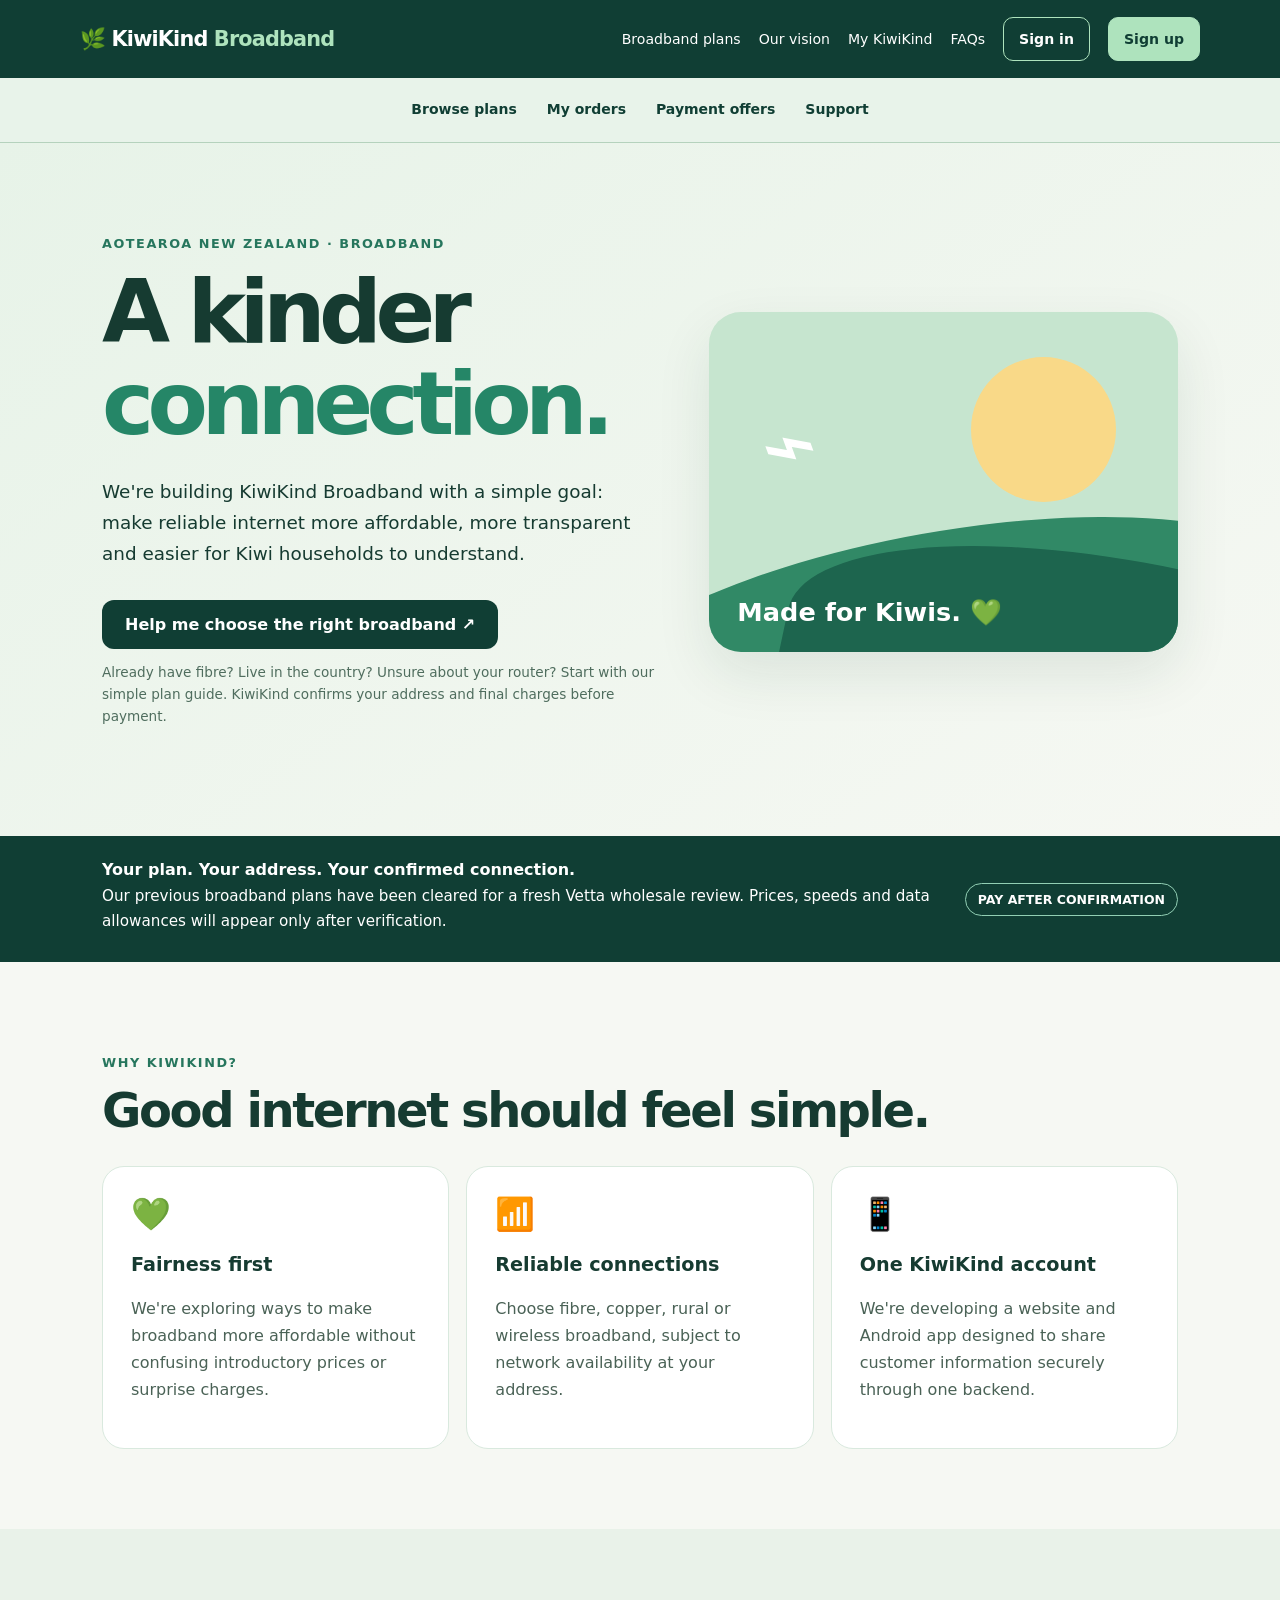
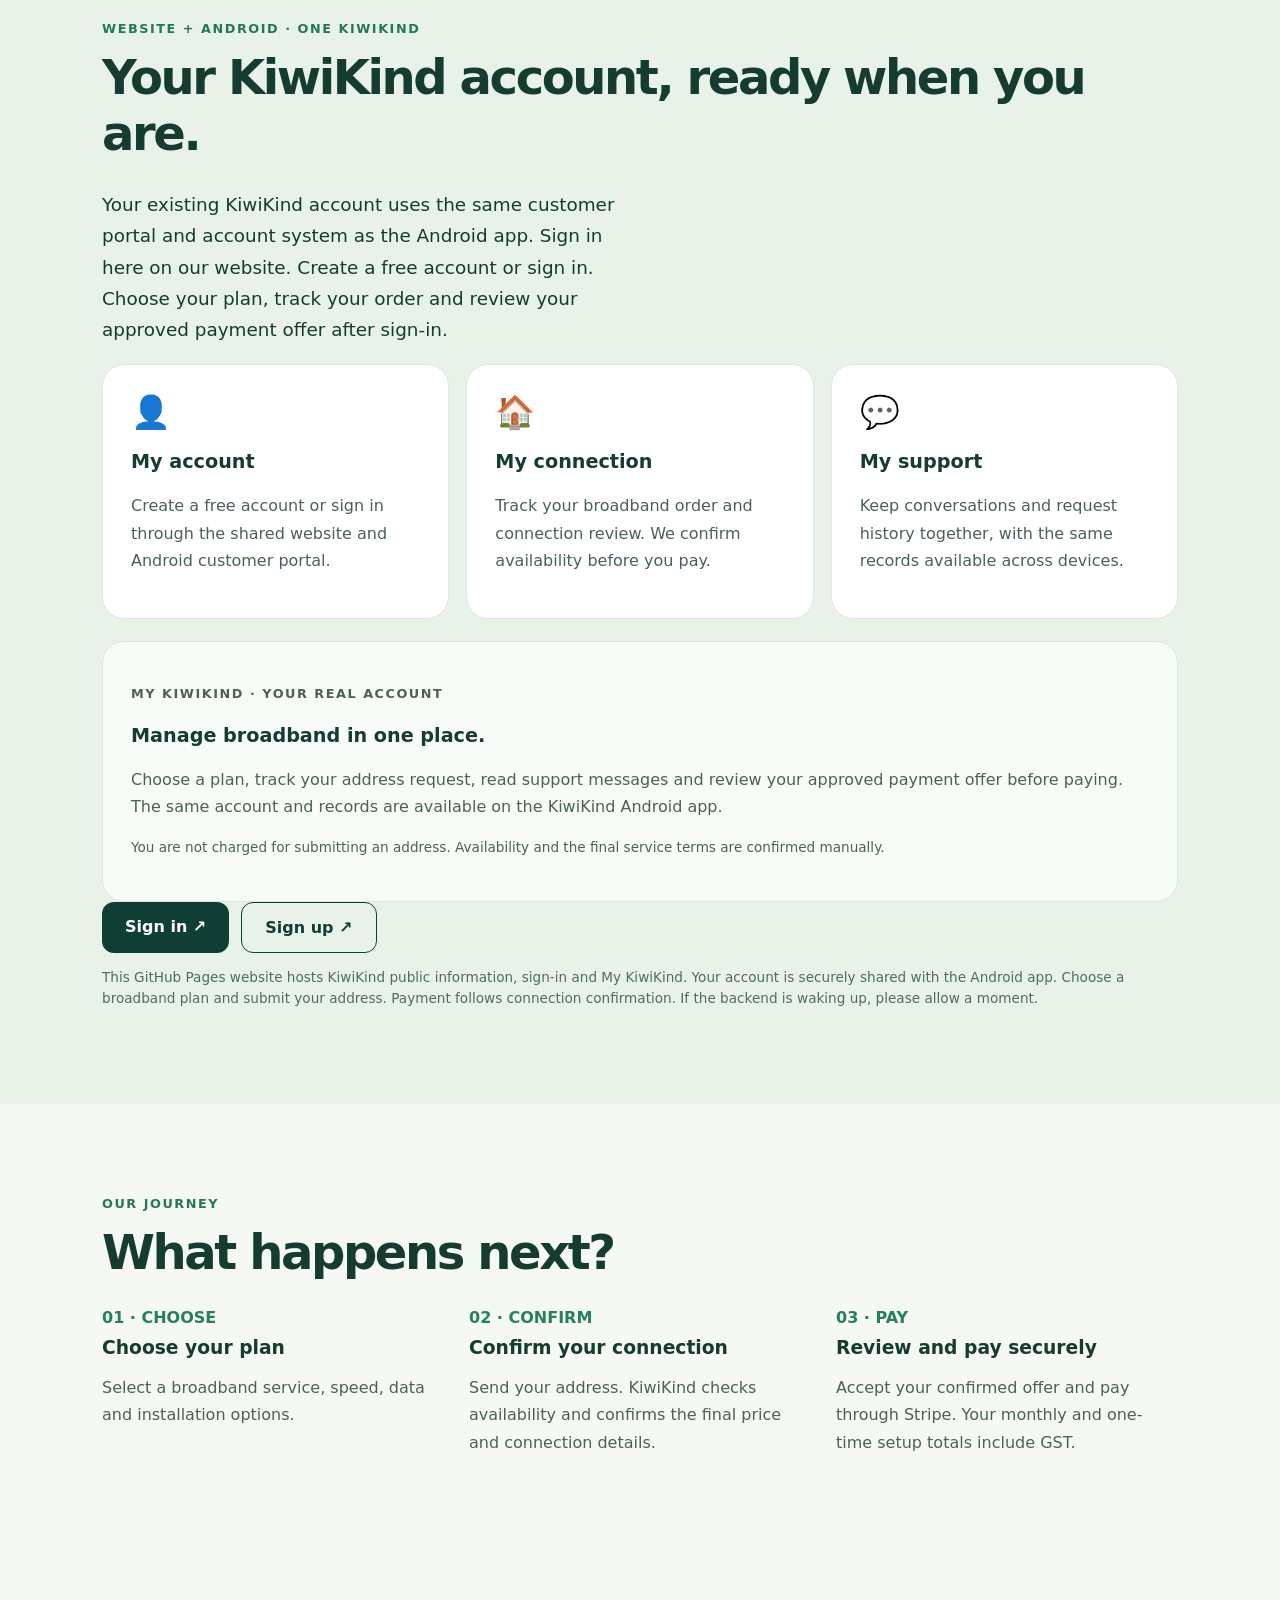
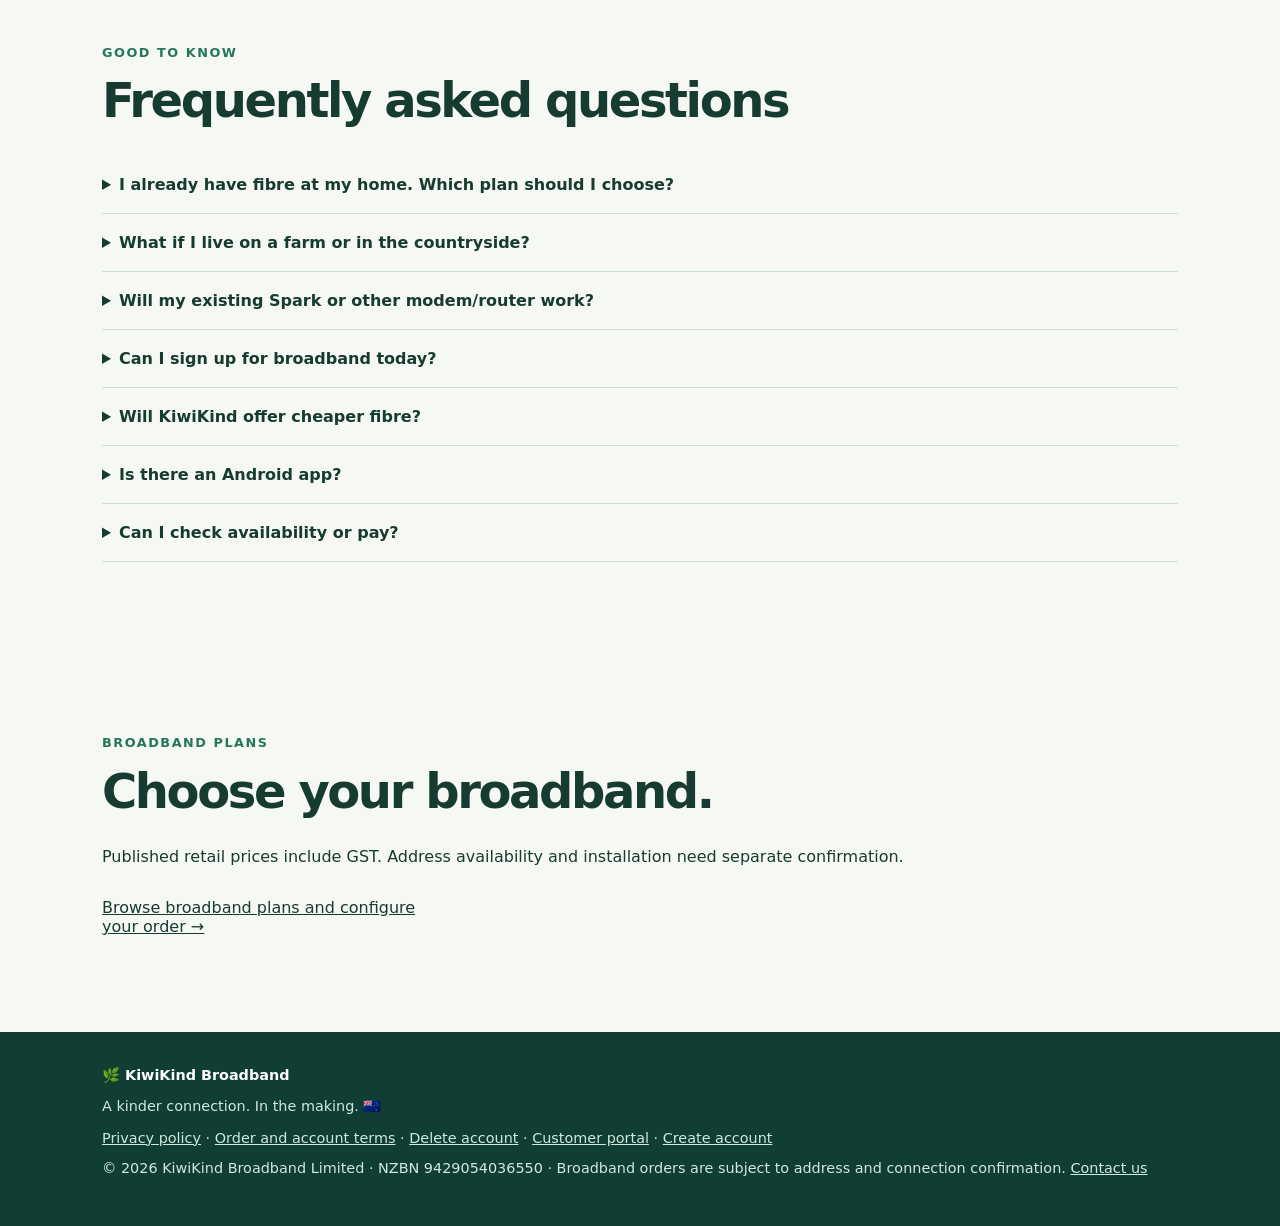
==== commit f9d8a436: "Remove unverified plan speeds and prices: index.html" ====
--- a/index.html
+++ b/index.html
@@ -2,4 +2,4 @@
 :root{font-family:system-ui,-apple-system,Segoe UI,sans-serif;color:#163b31;background:#f6f8f3}*{box-sizing:border-box}html{scroll-behavior:smooth}body{margin:0}a{color:inherit}header{background:#103e34;color:white;padding:17px max(20px,calc((100% - 1120px)/2));display:flex;align-items:center;justify-content:space-between;gap:12px}.logo{font-weight:850;font-size:1.3rem;letter-spacing:-.04em;text-decoration:none}.logo span{color:#aee3bd}nav{display:flex;gap:18px;font-size:.88rem}nav a{text-decoration:none}nav a:hover{text-decoration:underline}.wrap{max-width:1120px;margin:auto;padding:0 22px}.hero{background:linear-gradient(145deg,#e7f3e8,#f6f8f3);padding:80px 0 95px}.hero-grid{display:grid;grid-template-columns:1.2fr 1fr;gap:45px;align-items:center}.eyebrow{font-size:.8rem;font-weight:800;letter-spacing:.12em;color:#26765d;text-transform:uppercase}.hero h1{font-size:clamp(3rem,7vw,5.5rem);letter-spacing:-.075em;line-height:1.05;margin:15px 0 25px}.hero h1 em{color:#258667;font-style:normal}.lead{font-size:1.15rem;line-height:1.7;max-width:540px}.cta{display:inline-block;background:#103e34;color:white;padding:15px 23px;border-radius:12px;text-decoration:none;font-weight:750;margin-top:12px}.small{font-size:.85rem;color:#4f6d5e;line-height:1.6}.illustration{min-height:340px;background:#c6e5cf;border-radius:32px;position:relative;overflow:hidden;box-shadow:0 22px 55px #123b2c19}.sun{position:absolute;width:145px;height:145px;background:#f9d988;border-radius:50%;top:45px;right:62px}.hill{position:absolute;width:160%;height:240px;border-radius:50% 50% 0 0;left:-30%;bottom:-120px;background:#318966;transform:rotate(-10deg)}.hill.two{background:#1d654e;left:15%;bottom:-155px;transform:rotate(12deg)}.wifi{position:absolute;top:80px;left:52px;font-size:90px;color:#fff;transform:rotate(-20deg)}.art-label{position:absolute;bottom:25px;left:28px;color:white;font-size:1.6rem;font-weight:850;z-index:2}.notice{background:#103e34;color:white;padding:24px 0}.notice .wrap{display:flex;gap:18px;align-items:center;justify-content:space-between}.notice p{margin:5px 0;font-size:.95rem;line-height:1.6}.chip{border:1px solid #92cfb4;padding:8px 12px;border-radius:30px;white-space:nowrap;font-size:.78rem;font-weight:800}.section{padding:80px 0}.section h2{font-size:clamp(2rem,5vw,3rem);letter-spacing:-.05em;margin:8px 0 28px}.cards{display:grid;grid-template-columns:repeat(3,1fr);gap:17px}.card{background:white;border:1px solid #d9e9de;border-radius:22px;padding:28px;min-height:220px}.card .icon{font-size:2rem}.card h3{font-size:1.2rem}.card p{line-height:1.7;color:#4a6256}.muted{background:#e9f2e9}.steps{display:grid;grid-template-columns:repeat(3,1fr);gap:25px}.step b{color:#277e60}.step h3{margin:10px 0}.step p{line-height:1.7;color:#4a6256}.faq details{border-bottom:1px solid #ccddd2;padding:19px 0}.faq summary{cursor:pointer;font-weight:750}.faq details p{line-height:1.7;color:#4a6256}footer{background:#103e34;color:white;padding:35px 0;font-size:.9rem}footer p{color:#d2e8dc}@media(max-width:750px){.hero{padding:45px 0 60px}.hero-grid{grid-template-columns:1fr;gap:26px}.illustration{min-height:240px}.cards,.steps{grid-template-columns:1fr}.notice .wrap{align-items:flex-start;flex-direction:column}.section{padding:55px 0}nav{gap:10px;font-size:.8rem}header{padding:16px 20px}}
 /* Keep the public landing page usable on narrow phones. */html,body{max-width:100%;overflow-x:clip}.hero-grid,.hero-grid>*,.wrap{min-width:0}@media(max-width:600px){.hero h1{font-size:clamp(38px,10vw,58px);letter-spacing:-.045em;overflow-wrap:anywhere}.eyebrow{letter-spacing:.06em;overflow-wrap:anywhere}.lead{font-size:1rem}.hero{padding:35px 0 45px}header{flex-wrap:wrap;gap:10px}nav{flex-wrap:wrap;gap:10px}.wrap{padding-left:18px;padding-right:18px}}/* Account links use the existing Django portal and its shared account system. */
 header{flex-wrap:wrap}nav{align-items:center;flex-wrap:wrap}.account-link{display:inline-flex;align-items:center;justify-content:center;min-height:44px;padding:8px 15px;border:1px solid #aee3bd;border-radius:10px;font-weight:750;white-space:nowrap}nav .account-link:hover{text-decoration:none;background:#235748}.account-link.signup{background:#aee3bd;color:#103e34}nav .account-link.signup:hover{background:#c6edcf}.account-actions{display:flex;flex-wrap:wrap;gap:12px}.account-actions .cta{margin-top:0}.cta.secondary{background:transparent;color:#103e34;border:1px solid #103e34}a:focus-visible{outline:3px solid #d88c25;outline-offset:4px}@media(max-width:600px){nav{width:100%}}
-</style><link rel="stylesheet" href="./navigation.css"><script src="./navigation.js" defer></script></head><body><header><a class="logo" href="#home">🌿 KiwiKind <span>Broadband</span></a><nav aria-label="Main navigation"><a href="./broadband.html">Broadband plans</a><a href="#why">Our vision</a><a href="#mykiwikind">My KiwiKind</a><a href="#questions">FAQs</a><a class="account-link" href="./account.html#signin">Sign in</a><a class="account-link signup" href="./account.html#signup">Sign up</a></nav></header><main><section class="hero" id="home"><div class="wrap hero-grid"><div><p class="eyebrow">Aotearoa New Zealand · Broadband</p><h1>A kinder <em>connection.</em></h1><p class="lead">We're building KiwiKind Broadband with a simple goal: make reliable internet more affordable, more transparent and easier for Kiwi households to understand.</p><a class="cta" href="./broadband.html#plan-finder">Help me choose the right broadband ↗</a><p class="small">Already have fibre? Live in the country? Unsure about your router? Start with our simple plan guide. KiwiKind confirms your address and final charges before payment.</p></div><div class="illustration" role="img" aria-label="Illustration of green hills and sunshine"><div class="sun"></div><div class="wifi">⌁</div><div class="hill"></div><div class="hill two"></div><div class="art-label">Made for Kiwis. 💚</div></div></div></section><div class="notice"><div class="wrap"><div><strong>Your plan. Your address. Your confirmed connection.</strong><p>Browse GST-inclusive prices, submit your connection details and review your final offer before paying. Availability and installation dates are confirmed for each address.</p></div><span class="chip">PAY AFTER CONFIRMATION</span></div></div><section class="section" id="why"><div class="wrap"><p class="eyebrow">Why KiwiKind?</p><h2>Good internet should feel simple.</h2><div class="cards"><article class="card"><div class="icon">💚</div><h3>Fairness first</h3><p>We're exploring ways to make broadband more affordable without confusing introductory prices or surprise charges.</p></article><article class="card"><div class="icon">📶</div><h3>Reliable connections</h3><p>Choose fibre, copper, rural or wireless broadband, subject to network availability at your address.</p></article><article class="card"><div class="icon">📱</div><h3>One KiwiKind account</h3><p>We're developing a website and Android app designed to share customer information securely through one backend.</p></article></div></div></section><section class="section muted" id="mykiwikind"><div class="wrap"><p class="eyebrow">Website + Android · One KiwiKind</p><h2>Your KiwiKind account, ready when you are.</h2><p class="lead">Your existing KiwiKind account uses the same customer portal and account system as the Android app. Sign in here on our website. Create a free account or sign in. Choose your plan, track your order and review your approved payment offer after sign-in.</p><div class="cards"><article class="card"><div class="icon">👤</div><h3>My account</h3><p>Create a free account or sign in through the shared website and Android customer portal.</p></article><article class="card"><div class="icon">🏠</div><h3>My connection</h3><p>Track your broadband order and connection review. We confirm availability before you pay.</p></article><article class="card"><div class="icon">💬</div><h3>My support</h3><p>Keep conversations and request history together, with the same records available across devices.</p></article></div><div class="card" style="margin-top:22px;min-height:0;background:#f8fcf9"><p class="eyebrow">My KiwiKind · Your real account</p><h3>Manage broadband in one place.</h3><p>Choose a plan, track your address request, read support messages and review your approved payment offer before paying. The same account and records are available on the KiwiKind Android app.</p><p class="small">You are not charged for submitting an address. Availability and the final service terms are confirmed manually.</p></div><div class="account-actions" aria-label="Customer account"><a class="cta" href="./account.html#signin">Sign in ↗</a><a class="cta secondary" href="./account.html#signup">Sign up ↗</a></div><p class="small">This GitHub Pages website hosts KiwiKind public information, sign-in and My KiwiKind. Your account is securely shared with the Android app. Choose a broadband plan and submit your address. Payment follows connection confirmation. If the backend is waking up, please allow a moment.</p></div></section><section class="section" id="progress"><div class="wrap"><p class="eyebrow">Our journey</p><h2>What happens next?</h2><div class="steps"><div class="step"><b>01 · CHOOSE</b><h3>Choose your plan</h3><p>Select a broadband service, speed, data and installation options.</p></div><div class="step"><b>02 · CONFIRM</b><h3>Confirm your connection</h3><p>Send your address. KiwiKind checks availability and confirms the final price and connection details.</p></div><div class="step"><b>03 · PAY</b><h3>Review and pay securely</h3><p>Accept your confirmed offer and pay through Stripe. Your monthly and one-time setup totals include GST.</p></div></div></div></section><section class="section faq" id="questions"><div class="wrap"><p class="eyebrow">Good to know</p><h2>Frequently asked questions</h2><details><summary>I already have fibre at my home. Which plan should I choose?</summary><p>Start with a normal Fibre (UFB) plan if KiwiKind can serve your address. 500/100 Mbps is a useful starting point for a busy home; other speeds may suit your needs. <a href="./broadband.html#plan-finder">Use our easy plan guide →</a></p></details><details><summary>What if I live on a farm or in the countryside?</summary><p>Rural addresses sometimes have fibre too. Check the property first. Where fibre cannot be supplied, ask about RBI Rural or Fixed Wireless depending on coverage, equipment and data needs. The address is confirmed before payment.</p></details><details><summary>Will my existing Spark or other modem/router work?</summary><p>Not always. Fibre usually needs an Ethernet-WAN router connected to the fibre wall box (ONT), and some older or provider-locked modems are unsuitable. Please ask us to check your exact model and the required settings before relying on it. <a href="./broadband.html#understand-broadband">Read the compatibility guide →</a></p></details><details><summary>Can I sign up for broadband today?</summary><p>Yes. Choose a plan and submit your address and connection details. We confirm availability and the final offer before you pay.</p></details><details><summary>Will KiwiKind offer cheaper fibre?</summary><p>Our broadband catalogue shows monthly and setup totals including GST. Compare the options and review your confirmed offer before payment.</p></details><details><summary>Is there an Android app?</summary><p>The Android app is available to existing closed testers. It is not a public Play Store release.</p></details><details><summary>Can I check availability or pay?</summary><p>Submit your address with your chosen plan. We check availability manually; after confirmation, your payment offer appears under Billing on the website and app.</p></details></div></section><section class="section" id="plans"><div class="wrap"><p class="eyebrow">Broadband plans</p><h2>Choose your broadband.</h2><p>Published retail prices include GST. Address availability and installation need separate confirmation.</p><div id="public-plans" class="cards" aria-live="polite"><p><a href="./broadband.html">Browse broadband plans and configure your order →</a></p></div></div></section></main><footer><div class="wrap"><strong>🌿 KiwiKind Broadband</strong><p>A kinder connection. In the making. 🇳🇿</p><p><a href="./privacy.html">Privacy policy</a> · <a href="./terms.html">Order and account terms</a> · <a href="./account-deletion.html">Delete account</a> · <a href="./account.html#signin">Customer portal</a> · <a href="./account.html#signup">Create account</a></p><p>© 2026 KiwiKind Broadband Limited · NZBN 9429054036550 · Broadband orders are subject to address and connection confirmation. <a href="mailto:kiwikindbroadband@gmail.com">Contact us</a></p></div></footer><script src="plans.js" defer></script></body></html>+</style><link rel="stylesheet" href="./navigation.css"><script src="./navigation.js" defer></script></head><body><header><a class="logo" href="#home">🌿 KiwiKind <span>Broadband</span></a><nav aria-label="Main navigation"><a href="./broadband.html">Broadband plans</a><a href="#why">Our vision</a><a href="#mykiwikind">My KiwiKind</a><a href="#questions">FAQs</a><a class="account-link" href="./account.html#signin">Sign in</a><a class="account-link signup" href="./account.html#signup">Sign up</a></nav></header><main><section class="hero" id="home"><div class="wrap hero-grid"><div><p class="eyebrow">Aotearoa New Zealand · Broadband</p><h1>A kinder <em>connection.</em></h1><p class="lead">We're building KiwiKind Broadband with a simple goal: make reliable internet more affordable, more transparent and easier for Kiwi households to understand.</p><a class="cta" href="./broadband.html#plan-finder">Help me choose the right broadband ↗</a><p class="small">Already have fibre? Live in the country? Unsure about your router? Start with our simple plan guide. KiwiKind confirms your address and final charges before payment.</p></div><div class="illustration" role="img" aria-label="Illustration of green hills and sunshine"><div class="sun"></div><div class="wifi">⌁</div><div class="hill"></div><div class="hill two"></div><div class="art-label">Made for Kiwis. 💚</div></div></div></section><div class="notice"><div class="wrap"><div><strong>Your plan. Your address. Your confirmed connection.</strong><p>Our previous broadband plans have been cleared for a fresh Vetta wholesale review. Prices, speeds and data allowances will appear only after verification.</p></div><span class="chip">PAY AFTER CONFIRMATION</span></div></div><section class="section" id="why"><div class="wrap"><p class="eyebrow">Why KiwiKind?</p><h2>Good internet should feel simple.</h2><div class="cards"><article class="card"><div class="icon">💚</div><h3>Fairness first</h3><p>We're exploring ways to make broadband more affordable without confusing introductory prices or surprise charges.</p></article><article class="card"><div class="icon">📶</div><h3>Reliable connections</h3><p>Choose fibre, copper, rural or wireless broadband, subject to network availability at your address.</p></article><article class="card"><div class="icon">📱</div><h3>One KiwiKind account</h3><p>We're developing a website and Android app designed to share customer information securely through one backend.</p></article></div></div></section><section class="section muted" id="mykiwikind"><div class="wrap"><p class="eyebrow">Website + Android · One KiwiKind</p><h2>Your KiwiKind account, ready when you are.</h2><p class="lead">Your existing KiwiKind account uses the same customer portal and account system as the Android app. Sign in here on our website. Create a free account or sign in. Choose your plan, track your order and review your approved payment offer after sign-in.</p><div class="cards"><article class="card"><div class="icon">👤</div><h3>My account</h3><p>Create a free account or sign in through the shared website and Android customer portal.</p></article><article class="card"><div class="icon">🏠</div><h3>My connection</h3><p>Track your broadband order and connection review. We confirm availability before you pay.</p></article><article class="card"><div class="icon">💬</div><h3>My support</h3><p>Keep conversations and request history together, with the same records available across devices.</p></article></div><div class="card" style="margin-top:22px;min-height:0;background:#f8fcf9"><p class="eyebrow">My KiwiKind · Your real account</p><h3>Manage broadband in one place.</h3><p>Choose a plan, track your address request, read support messages and review your approved payment offer before paying. The same account and records are available on the KiwiKind Android app.</p><p class="small">You are not charged for submitting an address. Availability and the final service terms are confirmed manually.</p></div><div class="account-actions" aria-label="Customer account"><a class="cta" href="./account.html#signin">Sign in ↗</a><a class="cta secondary" href="./account.html#signup">Sign up ↗</a></div><p class="small">This GitHub Pages website hosts KiwiKind public information, sign-in and My KiwiKind. Your account is securely shared with the Android app. Choose a broadband plan and submit your address. Payment follows connection confirmation. If the backend is waking up, please allow a moment.</p></div></section><section class="section" id="progress"><div class="wrap"><p class="eyebrow">Our journey</p><h2>What happens next?</h2><div class="steps"><div class="step"><b>01 · CHOOSE</b><h3>Choose your plan</h3><p>Select a broadband service, speed, data and installation options.</p></div><div class="step"><b>02 · CONFIRM</b><h3>Confirm your connection</h3><p>Send your address. KiwiKind checks availability and confirms the final price and connection details.</p></div><div class="step"><b>03 · PAY</b><h3>Review and pay securely</h3><p>Accept your confirmed offer and pay through Stripe. Your monthly and one-time setup totals include GST.</p></div></div></div></section><section class="section faq" id="questions"><div class="wrap"><p class="eyebrow">Good to know</p><h2>Frequently asked questions</h2><details><summary>I already have fibre at my home. Which plan should I choose?</summary><p>Start with a normal Fibre (UFB) plan if KiwiKind can serve your address. No speed will be recommended until it has been verified against the current wholesale catalogue. <a href="./broadband.html#plan-finder">Use our easy plan guide →</a></p></details><details><summary>What if I live on a farm or in the countryside?</summary><p>Rural addresses sometimes have fibre too. Check the property first. Where fibre cannot be supplied, ask about RBI Rural or Fixed Wireless depending on coverage, equipment and data needs. The address is confirmed before payment.</p></details><details><summary>Will my existing Spark or other modem/router work?</summary><p>Not always. Fibre usually needs an Ethernet-WAN router connected to the fibre wall box (ONT), and some older or provider-locked modems are unsuitable. Please ask us to check your exact model and the required settings before relying on it. <a href="./broadband.html#understand-broadband">Read the compatibility guide →</a></p></details><details><summary>Can I sign up for broadband today?</summary><p>Not yet. All previous plan listings have been cleared while KiwiKind checks the current Vetta catalogue. Existing customer accounts and request history remain available.</p></details><details><summary>Will KiwiKind offer cheaper fibre?</summary><p>No pricing is currently available. After Vetta details are verified, any new retail prices will be shown with GST included and setup charges explained separately.</p></details><details><summary>Is there an Android app?</summary><p>The Android app is available to existing closed testers. It is not a public Play Store release.</p></details><details><summary>Can I check availability or pay?</summary><p>New plan requests are paused while the wholesale catalogue is rebuilt. Existing customer account, request and billing records remain accessible securely.</p></details></div></section><section class="section" id="plans"><div class="wrap"><p class="eyebrow">Broadband plans</p><h2>Choose your broadband.</h2><p>Published retail prices include GST. Address availability and installation need separate confirmation.</p><div id="public-plans" class="cards" aria-live="polite"><p><a href="./broadband.html">Browse broadband plans and configure your order →</a></p></div></div></section></main><footer><div class="wrap"><strong>🌿 KiwiKind Broadband</strong><p>A kinder connection. In the making. 🇳🇿</p><p><a href="./privacy.html">Privacy policy</a> · <a href="./terms.html">Order and account terms</a> · <a href="./account-deletion.html">Delete account</a> · <a href="./account.html#signin">Customer portal</a> · <a href="./account.html#signup">Create account</a></p><p>© 2026 KiwiKind Broadband Limited · NZBN 9429054036550 · Broadband orders are subject to address and connection confirmation. <a href="mailto:kiwikindbroadband@gmail.com">Contact us</a></p></div></footer><script src="plans.js" defer></script></body></html>
